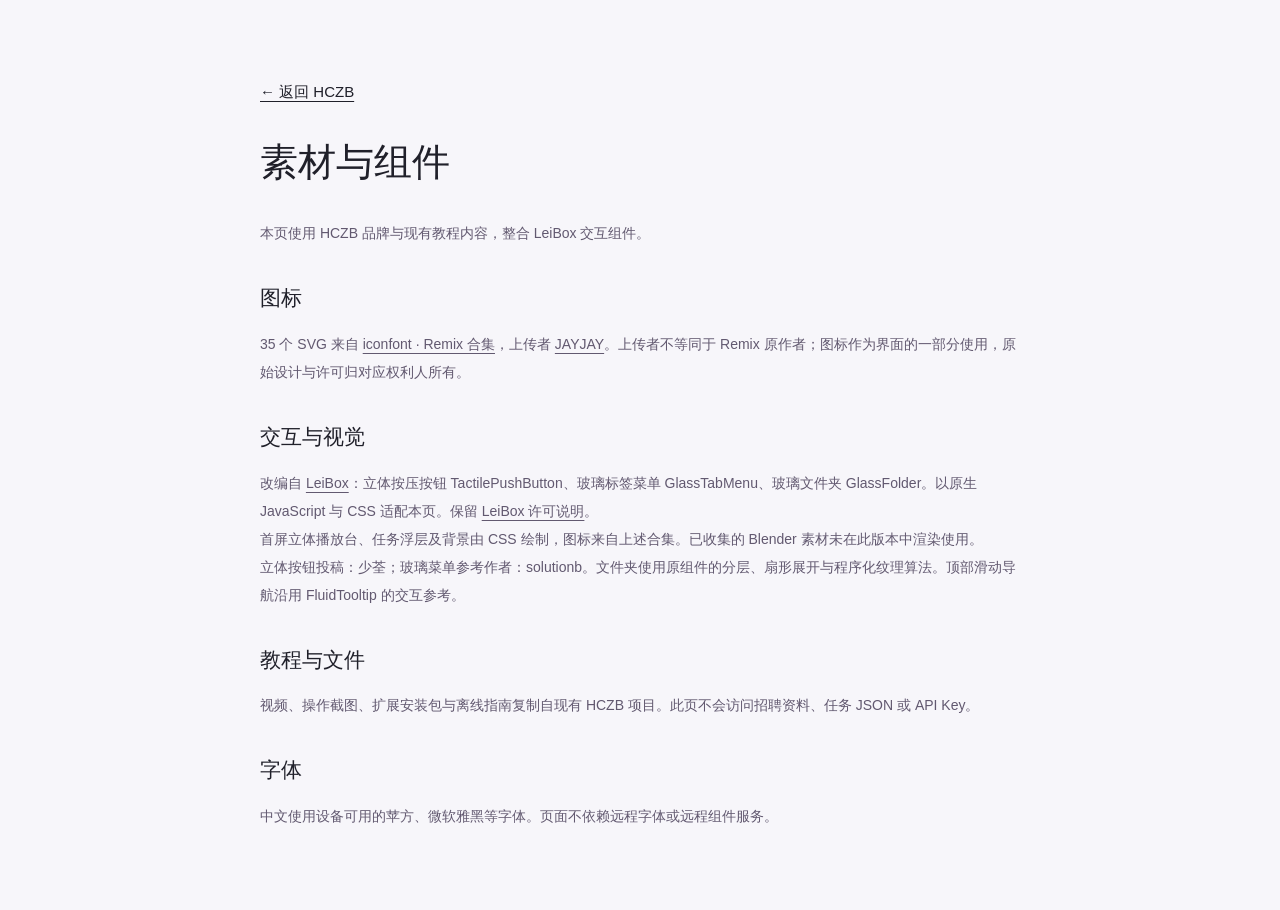
==== credits.html @ dc7f9986 "Prepare HCZB v1.11.0 website assets" ====
<!doctype html><html lang="zh-CN"><head><meta charset="UTF-8"><meta name="viewport" content="width=device-width,initial-scale=1"><title>素材与组件 · HCZB</title><style>.credits{max-width:760px;padding:80px 0}.credits h1{font-size:38px;margin:26px 0}.credits h2{font-size:21px;margin:34px 0 14px}.credits p,.credits li{font-size:14px;line-height:2;color:#625970}.credits a{text-decoration:underline;text-underline-offset:4px}.credits ul{padding-left:20px}</style><link rel="stylesheet" href="hczb-ee7df3ef2aad.css"></head><body><main class="wrap credits"><a href="index.html">← 返回 HCZB</a><h1>素材与组件</h1><p>本页使用 HCZB 品牌与现有教程内容，整合 LeiBox 交互组件。</p><h2>图标</h2><p>35 个 SVG 来自 <a href="https://www.iconfont.cn/collections/detail?cid=40425">iconfont · Remix 合集</a>，上传者 <a href="https://www.iconfont.cn/user/detail?uid=6152475&nid=8RVc7WVyLvCp">JAYJAY</a>。上传者不等同于 Remix 原作者；图标作为界面的一部分使用，原始设计与许可归对应权利人所有。</p><h2>交互与视觉</h2><p>改编自 <a href="https://leibox.pantoria.cn/">LeiBox</a>：立体按压按钮 TactilePushButton、玻璃标签菜单 GlassTabMenu、玻璃文件夹 GlassFolder。以原生 JavaScript 与 CSS 适配本页。保留 <a href="LEIBOX-LICENSE.txt">LeiBox 许可说明</a>。</p><p>首屏立体播放台、任务浮层及背景由 CSS 绘制，图标来自上述合集。已收集的 Blender 素材未在此版本中渲染使用。</p><p>立体按钮投稿：少荃；玻璃菜单参考作者：solutionb。文件夹使用原组件的分层、扇形展开与程序化纹理算法。顶部滑动导航沿用 FluidTooltip 的交互参考。</p><h2>教程与文件</h2><p>视频、操作截图、扩展安装包与离线指南复制自现有 HCZB 项目。此页不会访问招聘资料、任务 JSON 或 API Key。</p><h2>字体</h2><p>中文使用设备可用的苹方、微软雅黑等字体。页面不依赖远程字体或远程组件服务。</p></main></body></html>
---- hczb-ee7df3ef2aad.css ----
/* Shallow tactile buttons and sliding navigation adapted from LeiBox; see LEIBOX-LICENSE.txt. */
:root{--bg:#f7f6fa;--ink:#20202a;--muted:#777582;--purple:#7d70c6;--purple-deep:#6558ad;--line:#e6e4ee;--green:#2a8e79;--ease:cubic-bezier(.22,1,.36,1);font-family:"DM Sans","PingFang SC","Microsoft YaHei",sans-serif;color:var(--ink);font-synthesis:none;scroll-behavior:smooth;scroll-padding-top:110px}*{box-sizing:border-box}body{margin:0;background:var(--bg);font-size:15px;line-height:1.65;-webkit-font-smoothing:antialiased}button,a,input{-webkit-tap-highlight-color:transparent}button,input{font:inherit}button,a{touch-action:manipulation}button{cursor:pointer}a{color:inherit;text-decoration:none}button{color:inherit;border:0;background:none}button:disabled{opacity:.35;cursor:not-allowed}img{max-width:100%}button:focus-visible,a:focus-visible,input:focus-visible,[tabindex]:focus-visible,summary:focus-visible{outline:3px solid #8979db;outline-offset:5px;border-radius:8px}h1,h2,h3,p{margin:0}h1,h2,h3{font-weight:650}i[data-icon]{display:inline-flex;flex-shrink:0;width:20px;height:20px;align-items:center;justify-content:center;font-style:normal}i[data-icon] svg{display:block;width:100%;height:100%;fill:currentColor}svg [fill]:not([fill="none"]){fill:currentColor}[hidden]{display:none!important}.wrap{width:min(1160px,calc(100% - 80px));margin-inline:auto}.section{padding-block:100px}section[id]{scroll-margin-top:12px}.header{position:sticky;top:0;z-index:30;background:#f7f6fae8;backdrop-filter:blur(20px);border-bottom:1px solid #e7e5ef99}.nav-shell{width:min(1240px,calc(100% - 64px));margin:auto;height:88px;display:flex;align-items:center;justify-content:space-between;gap:28px}.brand{display:flex;align-items:center;gap:18px}.brand img{object-fit:contain;display:block}.brand-divider{height:21px;width:1px;background:#d6d3df}.brand-caption{font-size:12px;color:#777381;letter-spacing:1px}.nav{display:flex;align-items:center;padding:5px;gap:3px;position:relative;background:#eeecf3;border:1px solid #e9e7ef;border-radius:28px}.nav a{font-size:13px;position:relative;padding:9px 22px;color:#777280;z-index:1;transition:color .2s}.nav a.active,.nav a:hover{color:var(--ink)}.nav-pill{position:absolute;top:5px;height:calc(100% - 10px);left:5px;border-radius:25px;background:#fff;box-shadow:0 2px 6px #2320350b;transition:transform .35s var(--ease),width .35s var(--ease)}.button{display:inline-flex;align-items:center;justify-content:center;gap:10px;line-height:1.1;font-size:14px;font-weight:550;border-radius:12px;padding:15px 21px;transition:transform .25s var(--ease),box-shadow .25s,background .2s;border:1px solid #ffffff18;position:relative}.button-dark{background:linear-gradient(175deg,#2a2931,#18171e);color:#fff;box-shadow:0 3px 0 #0c0a13,0 8px 16px #18142010,inset 0 1px 0 #ffffff24}.button-dark:hover{transform:translateY(-2px);box-shadow:0 5px 0 #0c0a13,0 12px 22px #18142020,inset 0 1px 0 #ffffff24}.button-dark:active{transform:translateY(2px);box-shadow:0 0 0 #0c0a13,inset 0 1px 0 #ffffff24}.button i{width:17px;height:17px}.button-large{padding:19px 25px;min-width:172px;border-radius:13px}.button-arrow{font-weight:400;font-size:19px;margin-left:18px}.icon-button{width:44px;height:44px;display:inline-flex;align-items:center;justify-content:center;border-radius:11px;flex-shrink:0;transition:background .2s,transform .2s}.icon-button:hover{background:#7d70c610}.icon-button:active{transform:scale(.94)}.icon-button i{width:19px;height:19px}.menu-toggle{display:none}.eyebrow{display:flex;align-items:center;gap:10px;font-size:12px;color:#716c7d;letter-spacing:.5px}.green-dot,.purple-dot{display:inline-block;width:6px;height:6px;border-radius:50%;background:#429d83;box-shadow:0 0 0 4px #429d830c;flex-shrink:0}.purple-dot{background:#8b7ad1}.hero{display:grid;grid-template-columns: .95fr 1.2fr;gap:22px;align-items:center;min-height:650px;padding-block:70px 55px;position:relative}.hero-copy{z-index:2;animation:rise-in .85s var(--ease) both}.hero h1{font-size:clamp(48px,4.55vw,68px);line-height:1.26;letter-spacing:-2px;margin:24px 0 22px;font-weight:650}.hero h1>span{color:#77718e}.hero-lead{font-size:16px;color:#7a7685;line-height:1.95}.hero-actions{display:flex;align-items:center;gap:28px;margin-top:34px}.watch-link{display:inline-flex;align-items:center;gap:9px;font-size:13px;color:#5d576d;white-space:nowrap}.watch-icon{width:34px;height:34px;border-radius:50%;border:1px solid #d9d5e6;display:grid;place-items:center;transition:background .2s,transform .3s}.watch-icon i{width:16px;height:16px}.watch-link:hover .watch-icon{background:#e8e1fc;transform:scale(1.08)}.hero-meta{display:flex;gap:12px;align-items:center;margin-top:26px;color:#9993a2;font-size:11px}.hero-meta>span{display:flex;gap:5px;align-items:center}.hero-meta i{height:13px;width:13px;color:#9299a2}.hero-art{position:relative;height:520px;isolation:isolate;--rx:0deg;--ry:0deg;animation:art-enter 1.2s var(--ease) both}.art-aura{position:absolute;inset:20px -55px -20px -50px;background:radial-gradient(ellipse at 50% 50%,#c1bbf57a 0,#d3dafb60 35%,#e9dff62e 55%,transparent 72%);filter:blur(16px);z-index:-2}.art-orbit{position:absolute;border:1px solid #b7afd82e;border-radius:50%;width:490px;height:240px;transform:rotate(-22deg);top:180px;left:30px;z-index:-1}.orbit-two{transform:rotate(26deg);width:560px;height:320px;top:135px;left:0;border-color:#b7afd81c}.stage-scene{position:absolute;width:420px;height:380px;left:62px;top:92px;transform:perspective(900px) rotateX(var(--rx)) rotateY(var(--ry));transition:transform .6s var(--ease)}.stage-floor{position:absolute;width:285px;height:230px;left:60px;top:138px;transform:rotateX(57deg) rotateZ(-35deg);border-radius:26px;border:1px solid #ffffffcf;box-shadow:10px 17px 0 #c8c2e1,20px 33px 45px #7466aa24,inset 0 0 45px #fff9;background:linear-gradient(130deg,#f7f5ff,#e0dcf6 60%,#cac3ee)}.floor-back{top:158px;width:310px;height:245px;left:49px;opacity:.5;box-shadow:10px 17px 0 #c7c4e2,22px 42px 50px #7466aa21}.floor-mid{top:125px;width:260px;height:208px;left:73px;background:linear-gradient(130deg,#f7f5ff,#d4ccef);box-shadow:8px 14px 0 #bcb2e0,16px 26px 36px #75679b20}.floor-front{top:86px;left:115px;width:180px;height:160px;border-radius:22px;box-shadow:6px 11px 0 #b1a5dc,15px 20px 28px #75679b22}.glass-cube{position:absolute;left:125px;top:30px;width:160px;height:180px;transform:rotate(-7deg);animation:float-core 7s ease-in-out infinite;filter:drop-shadow(0 22px 18px #6a57b32e)}.cube-front{position:absolute;inset:20px 5px 10px 0;border-radius:25px;background:linear-gradient(135deg,#f0eaffef,#d9ceffcd 43%,#b6a5e9e0);border:1.5px solid #ffffffed;box-shadow:inset 2px 2px 4px #fff,inset -3px -4px 10px #8b75ca40,0 0 2px #7d65b9;display:grid;place-items:center;overflow:hidden;transition:transform .4s var(--ease)}.cube-front:hover{transform:translateY(-5px)}.cube-front i{width:77px;height:77px;color:#ffffff;filter:drop-shadow(1px 5px 0 #a394d6);transform:translateX(5px)}.cube-side{position:absolute;right:-12px;top:17px;width:38px;height:153px;background:linear-gradient(90deg,#a295d5,#dcd0f4);border-radius:10px 22px 20px 5px;transform:skewY(-28deg);border:1px solid #ddd3f3}.cube-top{position:absolute;top:3px;left:8px;width:154px;height:45px;transform:skewX(-31deg);background:linear-gradient(130deg,#fff,#dcd2ff);border-radius:18px 20px 0 0}.cube-shine{position:absolute;inset:-30%;background:linear-gradient(120deg,transparent 35%,#ffffff7a 43%,transparent 53%);transform:translateX(-120%);animation:sheen 8s ease-in-out infinite}.float-card{position:absolute;background:linear-gradient(125deg,#ffffffef,#ffffffbf);border:1px solid #fff;border-radius:16px;box-shadow:0 10px 35px #68618111,0 2px 3px #ffffff80,inset 0 1px 0 white;backdrop-filter:blur(15px);z-index:3;animation:float-card 8s ease-in-out infinite}.file-float{left:0;top:45px;width:285px;padding:15px 13px;display:flex;align-items:center;gap:10px;transform:rotate(-5deg);animation-delay:-2s}.tile-icon{display:grid;place-items:center;border-radius:12px;width:42px;height:42px;background:#eae7f7;color:#8272ba;flex-shrink:0}.tile-icon i{width:23px;height:23px}.tile-green{background:#e5f4ee;color:#398875}.tile-purple{background:#eee8fc;color:#8e7ac4}.float-card small{font-size:9px;color:#99919e;display:block;letter-spacing:.2px}.float-card strong{display:block;font-size:12px;font-weight:550;margin:2px 0 4px;white-space:nowrap}.file-ready{font-size:9px;color:#43927b;display:flex;align-items:center;gap:6px}.file-ready .green-dot{width:4px;height:4px}.file-badge{align-self:flex-start;margin-top:2px;margin-left:auto;color:#9d95a8;font-size:8px;letter-spacing:1px}.nodes-float{right:-12px;top:164px;width:226px;padding:17px 16px 10px;transform:rotate(4deg);animation-delay:-4s}.float-label{display:flex;justify-content:space-between;align-items:center;gap:8px;font-size:10px;margin-bottom:10px}.float-label>span:first-child{display:flex;align-items:center;gap:5px}.float-label i{width:13px;height:13px}.purple-label{font-size:8px;color:#9582c5;background:#f0eafb;border-radius:5px;padding:3px 5px}.node-line{display:flex;align-items:center;gap:9px;padding:9px 0;font-size:10px}.node-line b{font-size:8px;color:#9990ad;font-weight:400;width:22px;height:22px;border-radius:7px;background:#f3f0f7;display:grid;place-items:center}.node-line-title{font-size:10px;flex:1}.node-line-title small{font-size:8px;margin-top:1px}.node-line>i{width:13px;height:13px;color:#81ad9a}.node-line.current{background:#eeeafa;border-radius:9px;margin-inline:-6px;padding-inline:6px}.node-line.current b{background:#8e7ec8;color:#fff}.node-line.current .node-line-title{color:#6d5aab}.node-line.next{color:#aaa1b7;font-size:9px}.tiny-dot{width:4px;height:4px;border-radius:50%;background:#ccc5d9;margin-left:auto}.mini-equalizer{height:16px;display:flex;align-items:center;gap:2px;margin-right:3px}.mini-equalizer i{height:10px;width:2px;background:#a497d4;animation:equalizer .8s alternate infinite}.mini-equalizer i:nth-child(2){animation-delay:-.2s;height:15px}.mini-equalizer i:nth-child(3){animation-delay:-.5s}.schedule-float{left:35px;bottom:44px;width:245px;padding:14px 16px;display:flex;align-items:center;gap:12px;transform:rotate(-3deg);animation-delay:-1s}.schedule-float strong{font-size:19px;letter-spacing:.2px;margin:0}.schedule-float strong>span{font-size:10px;letter-spacing:0;color:#7d728a;font-weight:400;margin-left:6px}.schedule-check{margin-left:auto;color:#aa9acb}.schedule-check i{width:16px;height:16px}.art-caption{position:absolute;bottom:0;left:70px;right:40px;display:flex;align-items:center;justify-content:center;gap:15px;color:#aaa0b8;font-size:10px;letter-spacing:2px}.art-caption>span{height:1px;width:32px;background:#c8bfd680}.art-caption small{position:absolute;right:-28px;font-size:8px;letter-spacing:0;color:#aaa3b5}.stage-spark{position:absolute;font-family:serif;color:#b6a4e7;font-size:27px;text-shadow:0 2px 2px #fff}.spark-one{left:35px;top:110px;animation:float-core 6s ease-in-out infinite}.spark-two{right:15px;top:20px;font-size:37px;color:#cfbfea}.stage-dot{width:8px;height:8px;background:linear-gradient(140deg,white,#baa8ee);position:absolute;border-radius:50%;box-shadow:0 3px 7px #7863b22b}.dot-one{top:270px;left:20px}.dot-two{right:0;top:220px;width:13px;height:13px}.benefit-strip{display:flex;justify-content:space-between;align-items:center;border-block:1px solid var(--line);padding-block:25px;font-size:12px;color:#797381;gap:18px}.benefit-strip>span,.benefit-strip>a{display:flex;align-items:center;gap:9px}.benefit-strip i{width:17px;height:17px;color:#9890a6}.benefit-strip>a{font-size:11px;color:#92879f}.benefit-strip>a:hover{color:var(--purple-deep)}.section-heading{display:flex;justify-content:space-between;gap:30px;align-items:flex-end;margin-bottom:36px}.section-kicker{font-size:10px;letter-spacing:2px;color:#a49bad;margin-bottom:16px}.section-heading h2,.guide-intro h2,.faq-section h2,.closing h2{font-size:36px;line-height:1.4;letter-spacing:-.7px}.section-heading p{color:#918999;font-size:13px;line-height:1.9}.feature-grid{display:grid;grid-template-columns:1.18fr 1fr;gap:20px}.feature-card{border:1px solid #eeebf4;background:#fff;border-radius:22px;position:relative;overflow:hidden;padding:30px 32px;transition:box-shadow .4s,border-color .4s}.feature-card:hover{box-shadow:0 14px 40px #77638a09;border-color:#dcd4e9}.feature-primary{grid-row:span 2;background:radial-gradient(ellipse at 85% 110%,#e9e4fa8f,transparent 70%),#fff;padding:32px}.feature-top{display:flex;justify-content:space-between;align-items:center;margin-bottom:21px}.feature-top .tile-icon{width:34px;height:34px;border-radius:10px;background:#f4f1fa}.feature-top .tile-icon i{width:19px;height:19px}.caps{color:#b7afc1;font-size:8px;letter-spacing:2px}.feature-card h3{font-size:22px;letter-spacing:-.5px;margin-bottom:8px}.feature-card p{font-size:12px;color:#928a9c;line-height:1.9}.pipeline-demo{margin-top:36px;background:#ffffffd6;border:1px solid #e5e0ed;border-radius:13px;box-shadow:0 13px 24px #74638208;transform:rotate(-2deg);position:relative}.demo-window-head{height:37px;display:flex;align-items:center;justify-content:space-between;padding:0 13px;border-bottom:1px solid #efecf5;font-size:8px;color:#a49bad}.demo-window-head>span:first-child{display:flex;gap:4px}.demo-window-head>span:first-child i{width:4px;height:4px;background:#ded8e7;border-radius:50%}.demo-ready{display:flex;align-items:center;gap:3px;color:#6caa90}.demo-ready i{width:9px;height:9px}.pipeline-main{padding:25px 18px 25px;display:flex;align-items:center;justify-content:center;gap:12px}.excel-sheet{display:flex;flex-direction:column;align-items:center;width:118px;flex-shrink:0;border:1px solid #e6ece8;background:linear-gradient(145deg,#fff,#f0f6f2);border-radius:9px;padding:13px 12px 10px;box-shadow:0 8px 17px #65827309;position:relative}.excel-logo{background:#e2f0e8;padding:8px 9px;display:flex;border-radius:8px;color:#358c6c;margin-bottom:7px}.excel-logo i{width:23px;height:23px}.excel-sheet b{font-size:10px;font-weight:500}.sheet-grid{display:block;width:72px;height:31px;background:repeating-linear-gradient(0deg,transparent,transparent 8px,#e2e9e2 9px),repeating-linear-gradient(90deg,transparent,transparent 23px,#e2e9e2 24px);margin:6px 0}.excel-sheet small{font-size:7px;color:#a5b0a5}.pipeline-path{display:flex;align-items:center;gap:0;color:#bfb1d9;flex:1;max-width:55px}.pipeline-path span{height:1px;flex:1;background:#d9cbea}.pipeline-path i{width:13px;height:13px;animation:path-flow 2s infinite}.pipeline-results{display:grid;gap:10px;min-width:145px}.pipeline-results>div{border:1px solid #e9e3f1;border-radius:8px;display:flex;gap:8px;align-items:center;padding:11px 10px;background:linear-gradient(100deg,#fff,#faf8ff)}.pipeline-results span{font-size:8px;background:#f0eafa;color:#ae9bc9;border-radius:4px;padding:2px 4px}.pipeline-results b{font-size:9px;font-weight:500;color:#88808e}.pipeline-results i{width:11px;height:11px;color:#a699c1;margin-left:auto}.pipeline-footer{display:flex;justify-content:space-between;align-items:center;padding:12px 13px;border-top:1px solid #efecf5;color:#a49baa;font-size:8px}.pipeline-footer>span:first-child{display:flex;gap:5px;align-items:center}.pipeline-footer .green-dot{height:4px;width:4px}.feature-primary>.text-link{margin-top:30px}.text-link{display:inline-flex;align-items:center;gap:12px;font-size:12px;color:#8b7ba5;transition:color .2s}.text-link i{width:16px;height:16px;transition:transform .2s}.text-link:hover{color:#5e4e85}.text-link:hover i{transform:translateX(3px)}.feature-transfer{padding:25px 30px 20px;min-height:260px;background:radial-gradient(ellipse at 85% 120%,#ebe9ff80,transparent 70%),#fff}.feature-control{padding:25px 30px 24px;min-height:278px;background:radial-gradient(ellipse at 0% 120%,#eae6f96b,transparent 75%),#fff}.feature-transfer .feature-top,.feature-control .feature-top{margin-bottom:13px}.feature-transfer h3,.feature-control h3{font-size:20px}.transfer-demo{display:flex;align-items:center;justify-content:center;gap:17px;max-width:345px;margin:21px auto 0}.computer{position:relative;display:flex;flex-direction:column;align-items:center;gap:0;color:#ab9fc5}.computer>i{width:41px;height:41px}.computer small{font-size:8px;color:#a49aaf;white-space:nowrap}.json-file{padding:10px 9px 7px;background:linear-gradient(135deg,#eee9fc,#dfd6f4);border:1px solid #fff;border-radius:9px;color:#a493c9;box-shadow:3px 6px 0 #ece6f6;display:flex;flex-direction:column;align-items:center;transform:rotate(-9deg)}.json-file i{width:23px;height:23px}.json-file b{font-size:7px;letter-spacing:1px;margin-top:2px}.transfer-line{width:42px;height:1px;position:relative;background:#dbd3e9}.transfer-line:after{content:"";position:absolute;left:0;top:-1px;width:15px;height:2px;background:#ad9ed4;animation:travel 2.6s infinite}.control-demo{margin-top:20px;background:#fbfaff;border:1px solid #ece7f5;border-radius:12px;padding:13px 15px 10px}.control-demo-head{display:flex;align-items:center;justify-content:space-between}.control-demo-head>span{display:flex;align-items:center;gap:7px}.control-demo-head b{font-size:9px;font-weight:500;color:#9584b1}.control-demo-head .green-dot{width:4px;height:4px}.control-demo-head .icon-button{height:24px;width:28px;border:1px solid #e3ddef;border-radius:6px}.control-demo-head .icon-button i{width:11px;height:11px}.demo-track{margin:15px 8px 8px;position:relative;display:flex;justify-content:space-between;align-items:center;height:21px}.demo-track:before,.demo-track>span{content:"";position:absolute;left:0;right:0;top:10px;height:2px;background:#e7e0f3}.demo-track>span{right:auto;width:33.333%;background:#ac9cda;transition:width .4s var(--ease)}.demo-track button{position:relative;background:#f8f5fc;border:2px solid #e2daef;width:23px;height:23px;padding:0;border-radius:50%;font-size:7px;color:#c0b3d4;transition:all .3s}.demo-track button:before{content:"";position:absolute;inset:-8px;border-radius:50%}.demo-track button.active{background:#aa98d4;border-color:#aa98d4;color:#fff;box-shadow:0 0 0 4px #d9ceef4d}.control-demo>small{font-size:8px;color:#b5a7c7}.tutorial-section{background:linear-gradient(180deg,#eeebf5,#f1eef7 75%,#eeebf5);border-block:1px solid #eae6f2}.tutorial-section .section-heading{margin-bottom:45px}.theater{display:grid;grid-template-columns:1fr 340px 1fr;gap:55px;align-items:start;padding-top:8px}.scene-description{padding-top:34px;max-width:240px}.current-eyebrow{font-size:11px;color:#9f91b1;display:flex;align-items:center;gap:8px}.scene-numeral{font-variant-numeric:tabular-nums;line-height:1;margin:30px 0 24px;display:flex;gap:12px;align-items:baseline}.scene-numeral>span{font-size:82px;color:#b8acd1;font-weight:400;letter-spacing:-4px}.scene-numeral small{color:#bfb4cc;font-size:13px;letter-spacing:1px}.scene-description h3{font-size:24px;margin-bottom:14px;line-height:1.5}.scene-description p{font-size:13px;color:#93879e;line-height:1.9;min-height:72px}.scene-description>.text-link{margin-top:22px}.theater-note{display:flex;align-items:center;gap:11px;margin-top:70px;padding-top:20px;border-top:1px solid #dcd4e6;color:#b1a4c0;font-size:10px;line-height:1.8}.theater-note i{width:19px;height:19px}.film-spec{font-size:7px;color:#b9adc4;letter-spacing:1px;display:block;margin-top:30px}.video-shell{position:relative;width:340px;min-width:0;border-radius:20px;overflow:hidden;background:#1e202b;box-shadow:0 22px 55px #453c6c20,0 4px 10px #453c6c10;border:1px solid #fff7}.player-top{display:flex;justify-content:space-between;align-items:center;height:36px;padding:0 14px;color:#9795a5;font-size:8px}.player-top>span{display:flex;gap:6px;align-items:center}.player-top b{font-size:7px;font-weight:400;letter-spacing:1.2px}.player-top .green-dot{width:4px;height:4px}.video-frame{position:relative;aspect-ratio:9/16;width:100%;background:radial-gradient(ellipse at 65% 15%,#36444a,#141e26 65%,#142026);overflow:hidden}.video-frame video{display:block;width:100%;height:100%;object-fit:contain}.big-play{position:absolute;inset:0;display:flex;flex-direction:column;align-items:center;justify-content:center;gap:16px;background:linear-gradient(0deg,#10132135,#10132100);color:white}.big-play>i{width:66px;height:66px;border-radius:50%;background:#ffffff18;backdrop-filter:blur(15px);border:1px solid #fff4;padding:20px;box-shadow:0 5px 25px #0002;transition:background .25s,transform .25s}.big-play:hover>i{background:#ffffff30;transform:scale(1.06)}.big-play>span{font-size:10px;letter-spacing:2px}.video-controls{padding:11px 12px 8px;color:#b6b2c3;background:#22232d}.video-controls input{display:block;width:100%;height:3px;appearance:none;background:linear-gradient(to right,#b2a0e3 var(--progress,0%),#ffffff1a var(--progress,0%));border-radius:3px;cursor:pointer;margin:0 0 9px}.video-controls input::-webkit-slider-thumb{appearance:none;width:9px;height:9px;border-radius:50%;background:#d6caef;transition:scale .2s}.video-controls input:hover::-webkit-slider-thumb{scale:1.3}.control-row{display:flex;align-items:center;gap:3px}.video-controls .icon-button{height:32px;width:28px}.video-controls .icon-button:hover{background:#fff1}.video-controls .icon-button i{width:14px;height:14px}.time-label{font-size:8px;font-variant-numeric:tabular-nums;padding-left:5px;white-space:nowrap;color:#817e90}.time-label b{font-weight:400;color:#b6b2c3}.control-spacer{flex:1}.speed-button{font-size:10px;height:32px;padding:0 7px;min-width:34px}.video-error{position:absolute;inset:36px 0 75px;background:#22232df5;display:flex;flex-direction:column;align-items:center;justify-content:center;gap:15px;color:#eee;font-size:14px}.video-error a{font-size:12px;color:#c8b8ec}.video-shell:fullscreen{width:auto;max-width:none;border-radius:0;display:flex;flex-direction:column;align-items:center}.video-shell:fullscreen .video-frame{flex:1;min-height:0;width:auto;aspect-ratio:9/16}.video-shell:fullscreen .player-top,.video-shell:fullscreen .video-controls{width:min(100%,520px)}.chapter-panel{padding-top:24px;min-width:0}.chapter-panel-title{display:flex;justify-content:space-between;font-size:11px;color:#8e829d;padding:0 10px 16px;border-bottom:1px solid #ddd6e8;margin-bottom:9px}.chapter-panel-title small{font-size:7px;color:#b7abc2;letter-spacing:1px}.chapter{display:flex;align-items:center;text-align:left;gap:13px;padding:13px 12px;width:100%;border-radius:10px;color:#9b8ca9;margin-bottom:4px;transition:background .2s,color .2s}.chapter>span:first-child{font-size:10px;color:#b7abc3;min-width:17px;font-variant-numeric:tabular-nums}.chapter strong{font-size:11px;flex:1;font-weight:400;white-space:nowrap}.chapter small{font-size:9px;opacity:.7;font-variant-numeric:tabular-nums}.chapter.active{background:#e2dcef;color:#79629d;box-shadow:inset 0 1px 0 #fff5}.chapter.active>span:first-child{color:#9074b4}.chapter:hover{background:#e5dff0}.replay-button{display:flex;justify-content:center;align-items:center;gap:7px;width:100%;font-size:10px;color:#9c8cb0;border-top:1px solid #ddd6e8;padding-top:20px;margin-top:14px}.replay-button i{width:13px;height:13px}.guide-section{display:grid;grid-template-columns:240px 1fr;gap:65px}.guide-intro h2{font-size:38px}.guide-intro>p{font-size:13px;color:#a197ab;line-height:1.9;margin-top:18px}.guide-counter{display:flex;align-items:baseline;gap:10px;margin:40px 0 26px;font-variant-numeric:tabular-nums}.guide-counter>span{font-size:58px;color:#b7a7ce;line-height:1;letter-spacing:-2px}.guide-counter small{font-size:12px;color:#b6a9c3}.guide-main{min-width:0}.guide-tabs{padding:5px;display:flex;gap:3px;border:1px solid #e7e1ee;border-radius:12px;background:#eeeaf4;overflow:auto;scrollbar-width:thin;margin-bottom:22px}.guide-tabs button{white-space:nowrap;border-radius:8px;font-size:10px;padding:12px 13px;flex:1;color:#9a8daa;transition:background .3s,box-shadow .3s}.guide-tabs button[aria-selected=true]{background:#fff;color:#76608e;box-shadow:0 3px 7px #5b447b09}.guide-tabs button:hover{color:#665175}.guide-content{background:white;border:1px solid #ece7f1;border-radius:18px;padding:29px;min-height:570px}.guide-content h3{font-size:21px;line-height:1.5;max-width:550px;margin-top:12px}.guide-tag{display:flex;align-items:center;gap:8px;font-size:9px;color:#b09bc5}.guide-tag i{width:15px;height:15px}.guide-description{font-size:12px;color:#9c8da7;line-height:1.9;margin:12px 0 20px}.guide-body{display:grid;grid-template-columns:1fr 1.05fr;gap:25px;align-items:start}.guide-list{padding:0;margin:0;list-style:none;display:grid;gap:14px}.guide-list li{display:flex;gap:9px;font-size:11px;color:#897991;line-height:1.9}.guide-list li>span{min-width:18px;height:18px;background:#f4eef9;color:#b9a5cd;border-radius:50%;display:grid;place-items:center;font-size:8px;margin-top:2px}.guide-figure{margin:0;min-width:0;border:1px solid #ece5f3;border-radius:9px;overflow:hidden;background:#f9f7fc}.figure-head{padding:8px 10px;display:flex;justify-content:space-between;font-size:7px;color:#b7a9c3;border-bottom:1px solid #ebe4f2;letter-spacing:1px}.figure-head i{width:10px;height:10px}.photo-button{display:block;width:100%;padding:14px;position:relative;min-height:150px}.photo-button img{display:block;width:100%;max-height:230px;object-fit:contain;border-radius:4px;transition:transform .35s var(--ease)}.photo-button:hover img{transform:scale(1.02)}.photo-button>span{position:absolute;bottom:9px;right:9px;font-size:7px;background:#ffffffeb;padding:4px 8px;border-radius:5px;color:#a28cb5;display:flex;gap:4px;align-items:center;box-shadow:0 1px 4px #0001}.photo-button>span i{width:10px;height:10px}.guide-figure figcaption{padding:7px 10px;background:#f4eff8;font-size:7px;color:#ac9cb9}.guide-tip{font-size:10px;line-height:1.8;background:#f7f3fb;color:#a08cb2;padding:12px 14px;border-radius:9px;display:flex;gap:9px;margin-top:20px}.guide-tip i{width:14px;height:14px;margin-top:3px}.copy-row{display:flex;gap:9px;align-items:center;flex-wrap:wrap;margin-top:14px}.copy-button{display:flex;align-items:center;gap:8px;font-size:9px;border:1px solid #e8dfef;background:#fff;border-radius:7px;padding:8px 9px;color:#a08bb0;min-height:36px}.copy-button code{font:inherit}.copy-button i{width:12px;height:12px}.guide-watch{display:flex;align-items:center;gap:6px;font-size:10px;color:#9c80b5;padding:13px 0 0}.guide-watch i{width:13px;height:13px}.guide-pagination{display:flex;justify-content:space-between;align-items:center;margin-top:20px;color:#afa0bc;font-size:9px}.guide-pagination>div{display:flex;align-items:center;gap:8px}.guide-pagination .icon-button{width:36px;height:36px;border:1px solid #e7deef;background:#fff;border-radius:9px}.guide-pagination .icon-button i{width:13px;height:13px}.next-step{display:flex;align-items:center;gap:15px;border:1px solid #e7deef;background:#fff;padding:8px 14px;border-radius:9px;font-size:10px;height:36px}.next-step i{height:13px;width:13px}.faq-section{display:grid;grid-template-columns:330px 1fr;gap:70px;padding-top:40px;padding-bottom:110px}.faq-section h2{font-size:33px}.faq-section h2 span{color:#9988a8}.faq-section>div>p{font-size:12px;color:#ad9bb8;margin-top:18px}.faq-list{border-top:1px solid #e5dceb}.faq-item{border-bottom:1px solid #e5dceb}.faq-item summary{list-style:none;cursor:pointer;display:flex;align-items:center;gap:16px;padding:22px 0;font-size:12px;color:#8f7d9d;min-height:64px}.faq-item summary::-webkit-details-marker{display:none}.faq-number{color:#c6b7d1;font-size:9px}.faq-item summary>i{margin-left:auto;width:15px;height:15px;color:#b3a0c3;transition:transform .25s}.faq-item[open] summary>i{transform:rotate(180deg)}.faq-item p{font-size:12px;line-height:1.95;color:#a08ba9;padding:0 34px 22px}.faq-item[open] p{animation:rise-in .3s var(--ease)}.closing{display:grid;grid-template-columns:1fr 380px;gap:55px;position:relative;isolation:isolate;padding:60px 65px 65px;background:linear-gradient(120deg,#f0eaf6,#e9e4f3);border:1px solid #e7dff0;border-radius:24px;overflow:visible;margin-bottom:70px}.closing-glow{position:absolute;inset:0;border-radius:24px;background:radial-gradient(ellipse at 80% 80%,#d3c3ed6b,transparent 65%);z-index:-1}.closing h2{font-size:34px}.closing p{color:#a28daf;font-size:12px;margin:10px 0 25px}.closing>div>small{display:block;color:#b49fc3;font-size:9px;margin-top:18px}.download-toolbox{position:relative;align-self:center;justify-self:center}.folder-toggle{position:relative;width:270px;height:210px;display:block;perspective:700px}.folder-back{position:absolute;left:12px;top:25px;width:245px;height:165px;border-radius:18px;background:linear-gradient(140deg,#ddd3f2,#bca5dc);border:1px solid #ffffffab;box-shadow:0 20px 40px #9b7bbf30}.folder-back:before{content:"";position:absolute;left:-1px;top:-20px;width:110px;height:37px;border-radius:15px 20px 0 0;background:linear-gradient(140deg,#ded4f2,#ccb7e4);border:1px solid #ffffffab;border-bottom:0}.folder-paper{display:block;position:absolute;top:28px;left:30px;width:210px;height:145px;border-radius:9px;background:#f9f7fe;border:1px solid #fff;box-shadow:0 2px 6px #9c86b91a;transition:transform .55s var(--ease)}.paper-one{transform:rotate(-6deg)}.paper-two{transform:rotate(5deg);background:#ece5f6}.folder-front{position:absolute;inset:62px 0 10px;border-radius:18px;background:linear-gradient(120deg,#dcd1efbe,#c5b2e6da);border:1px solid #fff9;box-shadow:inset 0 1px 2px #fff9,0 10px 18px #9e85bf10;backdrop-filter:blur(8px);transform-origin:bottom;transition:transform .5s var(--ease);display:flex;flex-direction:column;align-items:flex-start;padding:25px;color:#8c70ad;text-align:left}.folder-front>i{width:25px;height:25px;margin-bottom:6px}.folder-front b{font-size:16px;font-weight:500}.folder-front small{font-size:8px;margin-top:2px;opacity:.7}.folder-round{position:absolute;right:15px;bottom:24px;width:34px;height:34px;background:#e9def8c9;border:1px solid #fff8;border-radius:50%;display:grid;place-items:center;box-shadow:0 4px 8px #a88bc028}.folder-round i{width:15px;height:15px;color:#a087bb}.folder-toggle:hover .paper-one,.folder-toggle[aria-expanded=true] .paper-one{transform:translateY(-22px) rotate(-8deg)}.folder-toggle:hover .paper-two,.folder-toggle[aria-expanded=true] .paper-two{transform:translateY(-32px) rotate(7deg)}.folder-toggle:hover .folder-front,.folder-toggle[aria-expanded=true] .folder-front{transform:rotateX(-18deg)}.toolbox-files{position:absolute;z-index:10;right:-15px;bottom:200px;width:285px;background:#fffffffa;border:1px solid #e8dff1;box-shadow:0 15px 50px #66507920;padding:6px;border-radius:14px;animation:rise-in .3s var(--ease)}.toolbox-files a{display:flex;align-items:center;gap:12px;padding:12px;border-radius:9px;color:#957baa;font-size:11px}.toolbox-files a:hover{background:#f4eef9}.toolbox-files a>span:first-of-type{flex:1}.toolbox-files small{display:block;color:#bba8c9;font-size:8px}.toolbox-files a>i{width:19px;height:19px}.footer{display:flex;justify-content:space-between;align-items:center;padding-bottom:38px;font-size:10px;color:#b09fbc}.footer .brand{gap:24px}.footer .brand>span{font-size:10px}.footer>div{display:flex;gap:25px;align-items:center}.footer a:hover{color:#6e557f}.to-top{height:32px;width:32px;border-radius:50%;border:1px solid #e6ddeb;display:grid;place-items:center}.to-top i{width:15px;height:15px}.toast{position:fixed;bottom:24px;left:50%;transform:translateX(-50%);display:flex;align-items:center;gap:12px;padding:9px 12px 9px 18px;border-radius:14px;background:#fff;box-shadow:0 10px 50px #392e5529;border:1px solid #e8def2;z-index:70;font-size:12px;color:#81708c;max-width:calc(100% - 32px);width:max-content}.toast>i{color:#69a58c;width:18px;height:18px}.toast .icon-button{height:32px;width:32px}.toast .icon-button i{height:14px;width:14px}.skip-link{position:fixed;top:-100px;left:20px;z-index:100;background:#fff;padding:12px;box-shadow:0 5px 20px #0002}.skip-link:focus{top:10px}dialog{border:1px solid #e5ddec;border-radius:18px;background:#f7f4fa;padding:48px 25px 20px;width:min(1100px,92vw);max-height:90vh;box-shadow:0 30px 90px #30254140}dialog::backdrop{background:#21162b80;backdrop-filter:blur(7px)}dialog>img{width:100%;max-height:72vh;object-fit:contain;display:block}dialog>p{text-align:center;font-size:12px;color:#a089b0;margin-top:12px}.dialog-close{position:absolute;right:6px;top:3px}.content-enter{animation:rise-in .35s var(--ease)}.pause-ambient *,body.reduced-motion *{animation-play-state:paused!important}
@keyframes rise-in{from{opacity:0;transform:translateY(16px)}to{opacity:1;transform:translateY(0)}}@keyframes art-enter{from{opacity:0;transform:translateY(26px) scale(.95)}to{opacity:1;transform:translateY(0) scale(1)}}@keyframes float-card{0%,100%{translate:0 0}50%{translate:0 -7px}}@keyframes float-core{0%,100%{translate:0 0}50%{translate:0 -10px}}@keyframes equalizer{to{height:4px}}@keyframes sheen{0%,65%{transform:translateX(-120%)}90%,100%{transform:translateX(120%)}}@keyframes path-flow{0%,100%{opacity:.4;translate:-2px 0}50%{opacity:1;translate:2px 0}}@keyframes travel{0%{translate:0 0;opacity:0}20%{opacity:1}90%{translate:32px 0;opacity:1}100%{translate:32px 0;opacity:0}}
@media(min-width:1500px){.hero{min-height:690px}.hero-art{scale:1.04}.hero h1{font-size:70px}}
@media(max-width:1150px){.wrap{width:calc(100% - 64px)}.hero{gap:0}.hero-art{transform:scale(.88);transform-origin:center right}.file-float{left:-18px}.nodes-float{right:-25px}.theater{grid-template-columns:1fr 320px 1fr;gap:28px}.video-shell{width:320px}.guide-section{grid-template-columns:210px 1fr;gap:32px}.guide-tabs button{padding:11px 9px}.guide-content{padding:23px}.guide-body{gap:16px}.feature-card{padding-inline:25px}.pipeline-results{min-width:125px}.pipeline-main{gap:7px;padding-inline:12px}.excel-sheet{width:100px}.faq-section{grid-template-columns:280px 1fr;gap:40px}.closing{padding:50px;grid-template-columns:1fr 300px}}
@media(max-width:940px){.brand-caption,.brand-divider{display:none}.nav-shell{height:78px}.nav a{padding:8px 16px}.hero{grid-template-columns:1fr 1fr;min-height:610px;padding-top:55px;padding-bottom:40px}.hero h1{font-size:51px}.hero-art{scale:.82;transform:none;width:540px;justify-self:end;margin-left:-110px}.hero-actions{gap:17px}.button-large{padding:17px 19px;min-width:145px}.button-arrow{margin-left:7px}.hero-lead{font-size:14px}.hero-meta{font-size:9px;gap:8px}.hero-actions .watch-link{font-size:11px;gap:6px}.benefit-strip>a{display:none}.benefit-strip{font-size:11px}.section{padding-block:75px}.feature-card h3{font-size:19px}.feature-card p{font-size:11px}.feature-primary{padding:24px 20px}.pipeline-main{flex-direction:column;gap:16px;padding:20px}.pipeline-path{display:none}.excel-sheet{width:160px;padding:10px}.sheet-grid{display:none}.excel-sheet small{margin-top:4px}.pipeline-results{width:100%;gap:7px}.pipeline-results>div{padding:8px}.pipeline-demo{margin-top:25px}.transfer-demo{gap:10px}.transfer-line{width:24px}.theater{grid-template-columns:1fr 320px;gap:35px}.scene-description{grid-column:1;grid-row:1;padding-top:15px}.video-shell{grid-column:2;grid-row:span 2}.chapter-panel{grid-column:1;grid-row:2;padding-top:0;margin-top:-15px}.chapter{padding:8px 10px}.theater-note,.film-spec{display:none}.scene-numeral{margin:18px 0}.scene-description p{min-height:0}.scene-description>.text-link{margin-top:14px}.chapter-panel-title{padding-bottom:12px}.guide-section{grid-template-columns:1fr;gap:25px}.guide-intro{display:grid;grid-template-columns:1fr 1fr;gap:5px 20px;align-items:center}.guide-intro .eyebrow{grid-column:1/-1}.guide-intro h2{font-size:32px}.guide-intro h2 br{display:none}.guide-intro>p{margin:0;font-size:12px}.guide-counter{display:none}.guide-intro>.text-link{margin-top:10px}.guide-tabs button{font-size:11px}.guide-content{min-height:460px}.guide-body{gap:25px}.guide-list li{font-size:12px}.guide-figure .photo-button{min-height:200px}.faq-section{grid-template-columns:240px 1fr;gap:30px;padding-top:20px}.closing{grid-template-columns:1fr 230px;gap:20px;padding:40px}.closing h2{font-size:29px}.folder-toggle{scale:.85;transform-origin:center}.footer .brand>span{display:none}.footer>div{gap:20px}}
@media(max-width:700px){:root{scroll-padding-top:90px}.wrap{width:calc(100% - 40px)}.section{padding-block:58px}.nav-shell{width:calc(100% - 36px);height:72px;gap:10px}.brand img{width:107px;height:34px}.nav-download{margin-left:auto;font-size:11px;padding:12px 14px;border-radius:9px;gap:8px}.nav-download i{width:14px;height:14px}.menu-toggle{display:flex;width:34px;height:36px}.nav{display:none;position:absolute;right:20px;top:80px;padding:7px;border-radius:14px;flex-direction:column;background:#fffffff5;box-shadow:0 10px 40px #3024431c;min-width:160px;align-items:stretch}.nav.open{display:flex}.nav a{font-size:13px;padding:12px 24px}.nav-pill{display:none}.nav a.active{background:#f0eaf8;border-radius:9px}.hero{display:flex;flex-direction:column;gap:0;padding-top:46px;padding-bottom:18px;min-height:0}.hero-copy{text-align:center;width:100%}.hero-copy>.eyebrow{justify-content:center;font-size:10px;gap:8px}.hero h1{font-size:49px;letter-spacing:-1px;line-height:1.24;margin:22px 0 18px}.hero-lead{font-size:13px;line-height:1.95}.hero-actions{justify-content:center;gap:24px;margin-top:26px}.hero-actions .button-large{font-size:13px;min-width:148px;padding:17px}.hero-actions .watch-link{font-size:11px}.hero-meta{justify-content:center;font-size:9px;gap:10px;margin-top:23px}.hero-art{height:400px;min-height:400px;width:510px;scale:.73;transform:none;transform-origin:center top;justify-self:auto;margin:35px -80px -105px;align-self:center}.art-aura{inset:0 0 0}.file-float{left:0}.nodes-float{right:-5px}.art-caption{bottom:-6px}.benefit-strip{padding:18px 0;gap:14px;font-size:9px;justify-content:center;flex-wrap:wrap}.benefit-strip>span{gap:5px}.benefit-strip i{width:13px;height:13px}.benefit-strip>span:last-of-type{display:none}.section-heading{display:block;margin-bottom:26px}.section-heading h2{font-size:28px;letter-spacing:-.6px}.section-heading p{font-size:11px;margin-top:12px}.section-kicker{font-size:8px;letter-spacing:1.6px;margin-bottom:12px}.feature-grid{grid-template-columns:1fr;gap:16px}.feature-primary{grid-row:auto;padding:25px 23px}.feature-top{margin-bottom:17px}.feature-card h3{font-size:20px}.feature-card p{font-size:12px}.feature-primary p br{display:none}.pipeline-demo{margin-top:27px;transform:rotate(-1.5deg)}.pipeline-main{flex-direction:row;padding:20px 12px;gap:10px}.excel-sheet{width:99px;flex-shrink:0}.sheet-grid{display:block;width:62px;height:23px}.pipeline-results{min-width:130px;width:auto;flex:1}.pipeline-results>div{gap:5px;padding:9px 7px}.pipeline-path{display:flex;max-width:25px}.pipeline-results b{font-size:8px}.excel-sheet small{font-size:6px}.feature-primary>.text-link{margin-top:24px}.feature-transfer,.feature-control{min-height:0;padding:25px 23px}.feature-transfer p,.feature-control p{font-size:11px}.transfer-demo{margin:22px auto 5px;gap:20px}.transfer-line{width:35px}.feature-control .control-demo{margin-top:22px}.control-demo{padding:16px}.demo-track{margin-block:20px 12px}.control-demo>small{font-size:9px}.control-demo-head b{font-size:10px}.demo-track button{width:26px;height:26px;font-size:8px}.demo-track:before,.demo-track>span{top:12px}.demo-track{height:26px}.tutorial-section .section-heading{display:flex;gap:12px;align-items:start;margin-bottom:30px}.tutorial-section .section-heading>.text-link{font-size:0;gap:0;margin-top:35px;padding:10px}.tutorial-section .section-heading>.text-link i{width:18px;height:18px}.theater{display:flex;flex-direction:column;align-items:center;gap:26px;padding-top:0}.scene-description{max-width:none;width:100%;display:grid;grid-template-columns:48px 1fr;gap:4px 13px;padding-top:0}.current-eyebrow{grid-column:1/-1;font-size:9px;margin-bottom:5px}.scene-numeral{grid-column:1;grid-row:2 / span 2;margin:0;align-items:flex-start}.scene-numeral>span{font-size:46px;letter-spacing:-2px}.scene-numeral small{display:none}.scene-description h3{font-size:18px;margin:0;align-self:center}.scene-description p{grid-column:2;font-size:10px;line-height:1.75}.scene-description>.text-link{grid-column:2;font-size:10px;margin-top:3px}.scene-description>.text-link i{width:13px;height:13px}.video-shell{width:min(100%,320px);align-self:center;border-radius:16px}.chapter-panel{width:100%;margin:0;padding:0}.chapter-panel-title{padding:0 2px 12px}.chapter-panel-title>small{font-size:8px}#chapters{display:grid;grid-template-columns:1fr 1fr;gap:4px}.chapter{padding:10px 8px;gap:8px;margin:0}.chapter strong{font-size:10px}.chapter small{font-size:8px}.chapter>span:first-child{font-size:8px;min-width:14px}.replay-button{padding-top:17px;margin-top:14px;font-size:11px}.guide-section{gap:22px}.guide-intro{display:block}.guide-intro h2{font-size:29px}.guide-intro>p{font-size:11px;margin-top:8px}.guide-intro>p br{display:none}.guide-intro>.text-link{display:none}.guide-tabs{margin-bottom:15px;gap:2px}.guide-tabs button{font-size:10px;flex:none;padding:10px 12px}.guide-content{padding:22px 18px;min-height:0;border-radius:14px}.guide-tag{font-size:8px}.guide-content h3{font-size:20px;line-height:1.5}.guide-description{font-size:11px;margin-bottom:18px}.guide-body{grid-template-columns:1fr;gap:22px}.guide-list li{font-size:11px;gap:9px}.guide-list{gap:12px}.guide-figure .photo-button{min-height:150px;max-height:280px}.guide-figure .photo-button img{max-height:240px}.guide-figure figcaption{font-size:8px}.guide-tip{font-size:10px}.copy-button{font-size:9px}.guide-pagination{font-size:8px;margin-top:15px}.guide-pagination>span{max-width:125px}.guide-pagination .icon-button{height:36px;width:36px}.guide-watch{font-size:11px;padding-top:15px}.faq-section{grid-template-columns:1fr;gap:24px;padding-top:5px}.faq-section h2{font-size:28px}.faq-section h2 br{display:none}.faq-section>div>p{font-size:11px;margin-top:9px}.faq-item summary{font-size:12px;padding-block:19px;gap:12px}.faq-item p{font-size:11px;padding-left:27px;padding-right:12px}.closing{grid-template-columns:1fr;text-align:center;gap:10px;padding:35px 22px 25px;border-radius:20px;margin-bottom:35px}.closing .eyebrow{justify-content:center}.closing h2{font-size:28px}.closing p{font-size:11px}.closing .button{font-size:12px;padding:17px 20px}.closing>div>small{font-size:8px}.download-toolbox{margin-top:0}.folder-toggle{scale:.8;margin:-13px auto -16px;transform-origin:center}.toolbox-files{bottom:155px;right:-5px;width:280px;text-align:left}.footer{padding-block:0 28px;gap:15px;align-items:center;flex-wrap:wrap}.footer .brand img{width:86px}.footer>div{gap:15px;font-size:9px}.footer>div>span{display:none}.to-top{height:28px;width:28px}.toast{font-size:11px;padding-left:13px;gap:8px;bottom:14px}.toast>span{max-width:240px}.toast .icon-button{width:25px}.hero-art{max-width:none}.hero{overflow:clip;overflow-clip-margin:12px}.video-shell .player-top{font-size:8px}}
@media(prefers-reduced-motion:reduce){:root{scroll-behavior:auto}*,*:before,*:after{animation:none!important;transition:none!important}.hero-art,.hero-copy{opacity:1}video{animation:none}.nav-pill{transition:none}}

/* Final readable detail layer. */
.chapter>span:nth-child(2){display:grid;gap:3px;flex:1;min-width:0}.chapter time{font-size:9px;font-variant-numeric:tabular-nums;color:#766d84}.guide-tabs button>span{font-size:8px;margin-right:5px;opacity:.65}.figure-head{justify-content:flex-start;gap:3px}.figure-head>span{width:4px;height:4px;border-radius:50%;background:#c8bed6;align-self:center}.figure-head>small{margin-left:auto}.nav-pill{will-change:transform}.section-kicker{color:#776b86}.hero-meta{color:#777080}.hero-lead{color:#67616f}.section-heading p{color:#706779}.feature-card p{color:#706779}.guide-description,.guide-list li{color:#706079}.guide-tip{color:#786389}.scene-description p{color:#746580}.faq-item p{color:#746580}.chapter{color:#776584}.chapter>span:first-child{color:#94839e}.guide-tabs button{color:#766383}.footer{color:#82718d}.footer .brand>span{color:#82718d}.feature-card .caps{color:#8a7a9c}.toolbox-files small{color:#887098}.control-demo.paused .demo-track>span{transition:none}
/* Reading sizes for the practical guide, kept separate from decorative labels. */
.guide-tabs button{font-size:12px;padding-inline:10px}.guide-list li{font-size:13px;line-height:1.85}.guide-description{font-size:13px}.guide-tip{font-size:12px}.guide-figure figcaption{font-size:10px}.copy-button{font-size:11px}.guide-watch{font-size:12px}.chapter strong{font-size:13px}.chapter small{font-size:10px}.scene-description p{font-size:14px}.faq-item p{font-size:13px}.faq-item summary{color:#51455c}.chapter.active{color:#634880}.chapter time{color:#6e5c7e}.feature-card p{font-size:13px}.guide-content{min-height:570px}.toolbox-files a{font-size:13px}.toolbox-files small{font-size:10px}
@media(max-width:940px){.guide-tabs button{font-size:11px}.guide-list li{font-size:12px}.chapter strong{font-size:12px}}
@media(max-width:700px){.guide-tabs button{font-size:12px;padding:12px}.guide-content h3{font-size:21px}.guide-list li{font-size:13px}.guide-description{font-size:13px}.guide-tip{font-size:12px}.guide-content{min-height:0}.chapter strong{font-size:12px}.chapter small{font-size:9px}.scene-description p{font-size:12px}.chapter time{font-size:9px}.faq-item p{font-size:13px}.faq-item summary{font-size:13px}.hero-lead{font-size:14px}.feature-card p{font-size:13px}.footer{font-size:11px}.hero-art .float-card small{color:#776d84}.float-card strong{color:#51475f}}

body.film-expanded{overflow:hidden}.video-shell.is-expanded{position:fixed;inset:0;width:100vw;height:100dvh;max-width:none;z-index:90;border-radius:0;display:flex;flex-direction:column;align-items:center;background:#151720}.video-shell.is-expanded .video-frame{flex:1;min-height:0;width:auto;max-width:100vw;aspect-ratio:9/16}.video-shell.is-expanded .player-top,.video-shell.is-expanded .video-controls{width:min(100%,520px);flex-shrink:0}

/* LeiBox GlassFolder and TactilePushButton adaptations. See LEIBOX-LICENSE.txt. */
.gf-root {
  --gf-px: 0;
  --gf-py: 0;
  --gf-ease: cubic-bezier(.2, .8, .2, 1);
  --gf-spring: cubic-bezier(.34, 1.36, .5, 1);
  --gf-hinge: 0deg;
  --gf-lift: 42px;
  --gf-spread: 0px;
  --gf-fan: 0deg;
  --gf-stack: 15px;
  --gf-ink: #141416;
  --gf-ink-soft: rgba(20, 20, 22, .55);
  position: relative;
  display: inline-block;
  flex: none;
  vertical-align: top;
  font-family: ui-sans-serif, system-ui, -apple-system, "SF Pro Text", "Segoe UI", Roboto, "Helvetica Neue", Arial, sans-serif;
  -webkit-font-smoothing: antialiased;
  -webkit-tap-highlight-color: transparent;
  isolation: isolate;
}
.gf-root[data-tone="dark"] { --gf-ink: #f5f5f7; --gf-ink-soft: rgba(245, 245, 247, .58); }
.gf-root:hover, .gf-root:focus-within { --gf-hinge: -11deg; --gf-lift: -34px; --gf-spread: 8px; --gf-fan: 1.4deg; --gf-stack: 10px; }
.gf-root[data-open] { --gf-hinge: -24deg; --gf-lift: -96px; --gf-spread: 40px; --gf-fan: 5deg; --gf-stack: 30px; }

.gf-stage {
  position: absolute;
  left: 0;
  top: 0;
  width: 340px;
  height: 272px;
  transform-origin: 0 0;
}
.gf-tilt {
  position: absolute;
  inset: 0;
  transform: perspective(1400px) rotateX(calc(var(--gf-py) * -3deg)) rotateY(calc(var(--gf-px) * 4deg));
  transition: transform .9s var(--gf-ease);
}

.gf-shadow {
  position: absolute;
  left: 18px;
  right: 18px;
  bottom: -6px;
  height: 60px;
  border-radius: 40px;
  background: rgba(16, 18, 24, .34);
  filter: blur(22px);
  transform: translateX(calc(var(--gf-px) * -8px));
  transition: transform .9s var(--gf-ease), opacity .9s var(--gf-ease);
}
.gf-root[data-tone="dark"] .gf-shadow { background: rgba(0, 0, 0, .62); }

.gf-back {
  position: absolute;
  inset: 0;
  overflow: hidden;
  background: linear-gradient(180deg, #f3f3f4 0%, #e3e3e6 100%);
}
.gf-root[data-tone="dark"] .gf-back { background: linear-gradient(180deg, #2a2a2e 0%, #121214 100%); }
.gf-art {
  position: absolute;
  left: -12px;
  top: -12px;
  max-width: none;
  object-fit: cover;
  transform: translate(calc(var(--gf-px) * -7px), calc(var(--gf-py) * -6px)) scale(1.02);
  transition: transform 1.1s var(--gf-ease), opacity 1.2s var(--gf-ease), filter 1.2s var(--gf-ease);
}
canvas.gf-art { opacity: 0; filter: blur(14px) saturate(.6); }
canvas.gf-art[data-ready] { opacity: 1; filter: none; }
.gf-back-sheen {
  position: absolute;
  inset: 0;
  background:
    linear-gradient(180deg, rgba(255, 255, 255, .22) 0%, rgba(255, 255, 255, 0) 22%),
    radial-gradient(120% 80% at 80% 0%, rgba(255, 255, 255, .16), rgba(255, 255, 255, 0) 60%);
  pointer-events: none;
}

.gf-rim {
  position: absolute;
  left: 0;
  top: 0;
  max-width: none;
  overflow: visible;
  pointer-events: none;
  fill: none;
}
.gf-back-rim { width: 340px; height: 272px; }
.gf-back-rim path { stroke: rgba(255, 255, 255, .45); stroke-width: 1; }
.gf-root[data-tone="dark"] .gf-back-rim path { stroke: rgba(255, 255, 255, .16); }

/* ---- files ---------------------------------------------------------------- */
.gf-files {
  position: absolute;
  inset: 0;
  z-index: 5;
  pointer-events: none;
  /* nothing hangs out of the bottom of the pocket, however tall the stack */
  clip-path: inset(-400px -400px 10px -400px);
}
.gf-sheet-slot { display: contents; }
.gf-sheet {
  all: unset;
  box-sizing: border-box;
  position: absolute;
  left: 34px;
  top: 96px;
  width: 272px;
  height: 184px;
  border-radius: 16px;
  overflow: hidden;
  cursor: pointer;
  pointer-events: auto;
  background: linear-gradient(180deg, #ffffff 0%, #f2f2f0 100%);
  box-shadow:
    inset 0 1px 0 rgba(255, 255, 255, .9),
    0 0 0 .5px rgba(0, 0, 0, .1),
    0 10px 26px -8px rgba(10, 12, 20, .28);
  transform-origin: 50% 100%;
  transform:
    translate(calc(var(--gf-jx) + var(--gf-slot) * var(--gf-spread)), calc(var(--gf-lift) + var(--gf-depth) * var(--gf-stack) * -1))
    rotate(calc(var(--gf-jr) + var(--gf-slot) * var(--gf-fan)));
  transition:
    transform .75s var(--gf-spring) calc(var(--gf-depth) * 40ms),
    box-shadow .4s var(--gf-ease),
    translate .9s var(--gf-ease),
    opacity .9s var(--gf-ease);
}
.gf-root[data-tone="dark"] .gf-sheet { background: linear-gradient(180deg, #2c2c30 0%, #1c1c1f 100%); box-shadow: inset 0 1px 0 rgba(255, 255, 255, .14), 0 0 0 .5px rgba(255, 255, 255, .08), 0 12px 28px -8px rgba(0, 0, 0, .7); }
.gf-sheet--art { background: #1a1a1d; }
.gf-root[data-open] .gf-sheet:hover,
.gf-root[data-open] .gf-sheet:focus-visible {
  transform:
    translate(calc(var(--gf-jx) + var(--gf-slot) * var(--gf-spread)), calc(var(--gf-lift) + var(--gf-depth) * var(--gf-stack) * -1 - 18px))
    rotate(calc(var(--gf-slot) * var(--gf-fan) * .6));
  box-shadow: inset 0 1px 0 rgba(255, 255, 255, .9), 0 0 0 .5px rgba(0, 0, 0, .1), 0 22px 40px -12px rgba(10, 12, 20, .42);
  transition-delay: 0s;
}
.gf-sheet:focus-visible { outline: 2px solid #4c8dff; outline-offset: 2px; }
.gf-sheet-art {
  position: absolute;
  left: 0;
  top: 0;
  width: 272px;
  height: 184px;
  max-width: none;
  object-fit: cover;
  transition: opacity .9s var(--gf-ease), filter .9s var(--gf-ease);
}
canvas.gf-sheet-art { opacity: 0; filter: blur(10px); }
canvas.gf-sheet-art[data-ready] { opacity: 1; filter: none; }
.gf-sheet--art::after {
  content: "";
  position: absolute;
  inset: 0;
  border-radius: inherit;
  background: linear-gradient(180deg, rgba(0, 0, 0, .42) 0%, rgba(0, 0, 0, 0) 34%);
  box-shadow: inset 0 0 0 1px rgba(255, 255, 255, .2);
  pointer-events: none;
}
.gf-sheet-head {
  position: absolute;
  left: 14px;
  right: 14px;
  top: 11px;
  z-index: 1;
  display: flex;
  align-items: baseline;
  justify-content: space-between;
  gap: 10px;
  white-space: nowrap;
}
.gf-sheet-name {
  overflow: hidden;
  text-overflow: ellipsis;
  font-size: 12.5px;
  font-weight: 560;
  letter-spacing: -.005em;
  color: #18181b;
}
.gf-sheet-meta {
  flex: none;
  font-family: ui-monospace, "SF Mono", SFMono-Regular, Menlo, Consolas, monospace;
  font-size: 10px;
  letter-spacing: .02em;
  color: rgba(24, 24, 27, .5);
}
.gf-root[data-tone="dark"] .gf-sheet-name, .gf-sheet--art .gf-sheet-name { color: #fafafa; }
.gf-root[data-tone="dark"] .gf-sheet-meta, .gf-sheet--art .gf-sheet-meta { color: rgba(250, 250, 250, .66); }
.gf-lines {
  position: absolute;
  left: 14px;
  right: 14px;
  top: 40px;
  display: flex;
  flex-direction: column;
  gap: 9px;
}
.gf-lines i {
  display: block;
  height: 5px;
  border-radius: 3px;
  background: rgba(24, 24, 27, .08);
}
.gf-lines i:first-child { height: 9px; margin-bottom: 4px; background: rgba(24, 24, 27, .14); }
.gf-root[data-tone="dark"] .gf-lines i { background: rgba(255, 255, 255, .08); }
.gf-root[data-tone="dark"] .gf-lines i:first-child { background: rgba(255, 255, 255, .16); }

.gf-sheet--drop { animation: gf-drop .85s var(--gf-ease) both; }
@keyframes gf-drop {
  0% { translate: 0 -190px; rotate: -9deg; opacity: 0; }
  35% { opacity: 1; }
  72% { translate: 0 10px; rotate: 1deg; }
  100% { translate: 0 0; rotate: 0deg; opacity: 1; }
}

/* ---- front glass ----------------------------------------------------------- */
.gf-front {
  position: absolute;
  left: 0;
  top: 74px;
  width: 340px;
  height: 198px;
  z-index: 10;
  -webkit-backdrop-filter: blur(22px) saturate(1.5);
  backdrop-filter: blur(22px) saturate(1.5);
  transform-origin: 50% 100%;
  transform: perspective(760px) rotateX(var(--gf-hinge));
  transition: transform .8s var(--gf-spring), translate 1s var(--gf-ease), opacity 1s var(--gf-ease);
}
.gf-front--bump { animation: gf-bump .7s var(--gf-ease) .38s both; }
@keyframes gf-bump {
  0% { scale: 1; }
  35% { scale: 1.018 .975; }
  70% { scale: .996 1.006; }
  100% { scale: 1; }
}
.gf-tint {
  position: absolute;
  inset: 0;
  background:
    linear-gradient(180deg, rgba(255, 255, 255, .16) 0%, rgba(255, 255, 255, .5) 42%, rgba(252, 252, 252, .93) 100%);
}
.gf-root[data-tone="dark"] .gf-tint {
  background: linear-gradient(180deg, rgba(18, 18, 20, .18) 0%, rgba(14, 14, 16, .62) 46%, rgba(8, 8, 10, .94) 100%);
}
.gf-spec {
  position: absolute;
  inset: 0;
  background: radial-gradient(260px 200px at calc(50% + var(--gf-px) * 46%) calc(30% + var(--gf-py) * 40%), rgba(255, 255, 255, .5), rgba(255, 255, 255, 0) 70%);
  mix-blend-mode: soft-light;
  opacity: .9;
  transition: background-position .6s var(--gf-ease);
  pointer-events: none;
}
.gf-root[data-tone="dark"] .gf-spec { mix-blend-mode: screen; opacity: .16; }
.gf-front-rim { width: 340px; height: 198px; }
.gf-front-rim path { stroke-width: 2.4; transition: stroke-width .3s var(--gf-ease); }
.gf-root[data-tone="dark"] .gf-front-rim { opacity: .55; }

.gf-hit {
  all: unset;
  position: absolute;
  inset: 0;
  z-index: 1;
  cursor: pointer;
}
.gf-hit:focus-visible ~ .gf-label .gf-title { text-decoration: underline; text-decoration-thickness: 1.5px; text-underline-offset: 4px; }
.gf-front:has(.gf-hit:focus-visible) .gf-front-rim path { stroke-width: 5; }

.gf-label {
  position: absolute;
  z-index: 2;
  display: flex;
  flex-direction: column;
  gap: 4px;
  max-width: 200px;
  pointer-events: none;
  color: var(--gf-ink);
}
.gf-root[data-place="bottom-left"] .gf-label { left: 28px; bottom: 32px; }
.gf-root[data-place="top-left"] .gf-label { left: 28px; top: 34px; }
.gf-root[data-place="top-right"] .gf-label { right: 32px; top: 52px; align-items: flex-start; }
.gf-title {
  font-size: 18px;
  font-weight: 500;
  line-height: 1.15;
  letter-spacing: -.012em;
  overflow: hidden;
  text-overflow: ellipsis;
  white-space: nowrap;
}
.gf-meta {
  font-family: ui-monospace, "SF Mono", SFMono-Regular, Menlo, Consolas, monospace;
  font-size: 12px;
  letter-spacing: .03em;
  color: var(--gf-ink-soft);
  white-space: nowrap;
  animation: gf-roll .5s var(--gf-ease) both;
}
@keyframes gf-roll {
  from { opacity: 0; translate: 0 7px; filter: blur(3px); }
  to { opacity: 1; translate: 0 0; filter: blur(0); }
}

/* ---- the key: + or ··· ------------------------------------------------------ */
.gf-key {
  all: unset;
  box-sizing: border-box;
  position: absolute;
  right: 22px;
  bottom: 22px;
  z-index: 12;
  width: 58px;
  height: 58px;
  border-radius: 18px;
  display: grid;
  place-items: center;
  cursor: pointer;
  transition: transform .35s var(--gf-spring), box-shadow .35s var(--gf-ease), background .35s var(--gf-ease);
}
.gf-key:hover { transform: translateY(-2px); }
.gf-key:active { transform: translateY(0) scale(.93); transition-duration: .12s; }
.gf-key:focus-visible { outline: 2px solid #4c8dff; outline-offset: 3px; }
.gf-key--add {
  color: #fff;
  background: radial-gradient(120% 90% at 50% 0%, #3a3a3f 0%, #121214 55%, #050506 100%);
  box-shadow:
    inset 0 1px 0 rgba(255, 255, 255, .22),
    inset 0 -3px 8px rgba(0, 0, 0, .7),
    0 0 0 1px rgba(0, 0, 0, .75),
    0 14px 22px -8px rgba(0, 0, 0, .55),
    0 3px 6px -2px rgba(0, 0, 0, .35);
}
.gf-root[data-tone="dark"] .gf-key--add {
  color: #111113;
  background: radial-gradient(120% 90% at 50% 0%, #ffffff 0%, #ececee 55%, #d2d2d6 100%);
  box-shadow: inset 0 1px 0 #fff, inset 0 -3px 8px rgba(0, 0, 0, .14), 0 0 0 1px rgba(0, 0, 0, .4), 0 14px 22px -8px rgba(0, 0, 0, .7);
}
.gf-key--more {
  color: #111113;
  background: linear-gradient(180deg, rgba(255, 255, 255, .92) 0%, rgba(226, 226, 230, .82) 100%);
  -webkit-backdrop-filter: blur(10px);
  backdrop-filter: blur(10px);
  box-shadow:
    inset 0 1px 0 #fff,
    inset 0 -2px 4px rgba(0, 0, 0, .06),
    0 0 0 1px rgba(0, 0, 0, .16),
    0 10px 18px -8px rgba(0, 0, 0, .3);
}
.gf-root[data-tone="dark"] .gf-key--more {
  color: #f5f5f7;
  background: linear-gradient(180deg, rgba(255, 255, 255, .16) 0%, rgba(255, 255, 255, .06) 100%);
  box-shadow: inset 0 1px 0 rgba(255, 255, 255, .22), 0 0 0 1px rgba(255, 255, 255, .1), 0 10px 18px -8px rgba(0, 0, 0, .6);
}
.gf-key--more[aria-expanded="true"] { transform: scale(.96); }
.gf-glyph { display: block; max-width: none; fill: none; stroke: currentColor; stroke-linecap: round; }
.gf-glyph--plus { width: 26px; height: 26px; stroke-width: 1.6; animation: gf-turn .6s var(--gf-spring); }
.gf-glyph--more { width: 30px; height: 12px; stroke-width: 1.7; }
@keyframes gf-turn { from { rotate: -90deg; } to { rotate: 0deg; } }



/*! Tactile Push Button · Community submission by 少荃 (Douyin: 宝龙体育优品小铺). */
.tactile-button {
  /* 外观参数：字号和内边距使用有效 CSS 尺寸，颜色使用有效 CSS 颜色值。 */
  --button-font-size: 48px; /* 按钮字号，也是 em 尺寸的缩放基准 */
  --button-padding-x: 1.5em; /* 文字左右两侧的留白 */
  --button-padding-y: 1em; /* 文字上下两侧的留白 */
  --button-surface-start: #e6e6e6; /* 按钮表面渐变的起始色，位于左上方向 */
  --button-surface-end: #b4b4b4; /* 按钮表面渐变的结束色，位于右下方向 */
  --button-text-start: #191919; /* 文字渐变的起始色 */
  --button-text-end: #4b4b4b; /* 文字渐变的结束色 */

  /*
   * 动画参数：两项缩放倍率均限制在 0.8～1.05，速度倍率限制在 0.25～3。
   * 使用参数时由 clamp() 将越界数值限制到最近的端点。
   * 速度为 1 时，阴影过渡为 300ms，裁剪与缩放过渡为 250ms。
   */
  --button-press-scale: 0.93; /* 按下时整个表面层的缩放倍率，包含文字 */
  --button-hover-text-scale: 0.975; /* 悬停时仅文字层的缩放倍率 */
  --button-motion-speed: 1; /* 动画速度倍率；数值越大，过渡时间越短 */

  /* 清除原生按钮外观，再设置本组件的字体、形状与指针样式。 */
  all: unset;
  font-size: var(--button-font-size);
  font-family: inherit;
  cursor: pointer;
  -webkit-tap-highlight-color: rgba(0, 0, 0, 0);
  position: relative;
  border-radius: 999vw;
  background-color: rgba(0, 0, 0, 0.75);
  box-shadow: -0.15em -0.15em 0.15em -0.075em rgba(5, 5, 5, 0.25),
    0.0375em 0.0375em 0.0675em 0 rgba(5, 5, 5, 0.1);
}

/*
 * 底座周围的柔化暗边：向四周扩展 0.15em，并用正片叠底融入页面背景。
 * 此层仅负责装饰，鼠标与触摸事件交由按钮接收。
 */
.tactile-button::after {
  pointer-events: none;
  content: "";
  position: absolute;
  z-index: 0;
  width: calc(100% + 0.3em);
  height: calc(100% + 0.3em);
  top: -0.15em;
  left: -0.15em;
  border-radius: inherit;
  background: linear-gradient(
    -135deg,
    rgba(5, 5, 5, 0.5),
    transparent 20%,
    transparent 100%
  );
  filter: blur(0.0125em);
  opacity: 0.25;
  mix-blend-mode: multiply;
}

/* 外层：用贴近底部的细阴影与右下方投影，表现按钮表面的抬起高度。 */
.tactile-button .button-outer {
  display: block;
  position: relative;
  z-index: 1;
  border-radius: inherit;
  transition: box-shadow calc(300ms / clamp(0.25, var(--button-motion-speed), 3)) ease;
  will-change: box-shadow;
  box-shadow: 0 0.05em 0.05em -0.01em rgba(5, 5, 5, 1),
    0 0.01em 0.01em -0.01em rgba(5, 5, 5, 0.5),
    0.15em 0.3em 0.1em -0.01em rgba(5, 5, 5, 0.25);
}

/* 悬停时将外层投影收至零，配合内层暗部形成下沉效果。 */
.tactile-button:hover .button-outer {
  box-shadow: 0 0 0 0 rgba(5, 5, 5, 1), 0 0 0 0 rgba(5, 5, 5, 0.5),
    0 0 0 0 rgba(5, 5, 5, 0.25);
}

/* 内层：承载表面渐变、文字留白、内阴影，以及按下时的整体缩放。 */
.tactile-button .button-inner {
  display: block;
  position: relative;
  z-index: 1;
  border-radius: inherit;
  padding: var(--button-padding-y) var(--button-padding-x);
  background-image: linear-gradient(
    135deg,
    var(--button-surface-start),
    var(--button-surface-end)
  );
  transition: box-shadow calc(300ms / clamp(0.25, var(--button-motion-speed), 3)) ease, clip-path calc(250ms / clamp(0.25, var(--button-motion-speed), 3)) ease,
    background-image calc(250ms / clamp(0.25, var(--button-motion-speed), 3)) ease, transform calc(250ms / clamp(0.25, var(--button-motion-speed), 3)) ease;
  will-change: box-shadow, clip-path, background-image, transform;
  overflow: clip;
  /* 初始裁剪沿胶囊外缘展开；悬停时从四边向内收缩。 */
  clip-path: inset(0 0 0 0 round 999vw);
  /*
   * 七层内阴影共同构成表面质感；悬停前后保持相同的层数、顺序和 inset 类型，
   * 让浏览器逐层计算阴影过渡。初始尺寸为零的层用于衔接悬停时出现的暗部。
   */
  box-shadow:
        /* 第一层：左上近缘暗部的初始零尺寸 */ 0 0 0 0 inset rgba(5, 5, 5, 0.1),
    /* 第二层：右下边缘的细窄暗部 */ -0.05em -0.05em 0.05em 0 inset rgba(5, 5, 5, 0.25),
    /* 第三层：左上宽暗部的初始零尺寸 */ 0 0 0 0 inset rgba(5, 5, 5, 0.1),
    /* 第四层：沿内缘扩散的柔和亮边 */ 0 0 0.05em 0.2em inset rgba(255, 255, 255, 0.25),
    /* 第五层：左上边缘的明亮高光 */ 0.025em 0.05em 0.1em 0 inset rgba(255, 255, 255, 1),
    /* 第六层：左上区域的柔和补光 */ 0.12em 0.12em 0.12em inset rgba(255, 255, 255, 0.25),
    /* 第七层：右下区域的宽暗部 */ -0.075em -0.25em 0.25em 0.1em inset rgba(5, 5, 5, 0.25);
}

/* 悬停时四边各向内裁剪 1～2px，同时调整内阴影，露出深色底座。 */
.tactile-button:hover .button-inner {
  clip-path: inset(
    clamp(1px, 0.0625em, 2px) clamp(1px, 0.0625em, 2px)
    clamp(1px, 0.0625em, 2px) clamp(1px, 0.0625em, 2px) round 999vw
  );

  box-shadow:
    /* 第一层：增强左上近缘暗部 */ 0.1em 0.15em 0.05em 0 inset rgba(5, 5, 5, 0.75),
    /* 第二层：调整右下细暗边的偏移与宽度 */ -0.025em -0.03em 0.05em 0.025em inset rgba(5, 5, 5, 0.5),
    /* 第三层：展开左上宽暗部，形成凹陷感 */ 0.25em 0.25em 0.2em 0 inset rgba(5, 5, 5, 0.5),
    /* 第四层：扩大内缘亮边并降低不透明度 */ 0 0 0.05em 0.5em inset rgba(255, 255, 255, 0.15),
    /* 第五层：将左上明亮高光收至零 */ 0 0 0 0 inset rgba(255, 255, 255, 1),
    /* 第六层：保留左上柔和补光 */ 0.12em 0.12em 0.12em inset rgba(255, 255, 255, 0.25),
    /* 第七层：收紧右下宽暗部 */ -0.075em -0.12em 0.2em 0.1em inset rgba(5, 5, 5, 0.25);
}

/* 文字层：居中显示多行内容，并将渐变背景裁剪成文字形状。 */
.tactile-button .button-inner .button-label {
  /* 保留文本中的换行与空格；可在最内层 span 中直接换行或插入 <br>。 */
  white-space: pre-wrap;
  text-align: center;
  position: relative;
  z-index: 4;
  font-family: inherit;
  letter-spacing: -0.05em;
  font-weight: 500;
  /* 将字色设为透明，使下方的文字渐变可见。 */
  color: rgba(0, 0, 0, 0);
  background-image: linear-gradient(
    135deg,
    var(--button-text-start),
    var(--button-text-end)
  );
  -webkit-background-clip: text;
  background-clip: text;
  transition: transform calc(250ms / clamp(0.25, var(--button-motion-speed), 3)) ease;
  display: block;
  will-change: transform;
  text-shadow: rgba(0, 0, 0, 0.1) 0 0 0.1em;
  -webkit-user-select: none;
  -moz-user-select: none;
  -ms-user-select: none;
  user-select: none;
}

/* 悬停时缩放文字，表面层继续由内阴影和裁剪表现下沉。 */
.tactile-button:hover .button-inner .button-label {
  transform: scale(clamp(0.8, var(--button-hover-text-scale), 1.05));
}

/*
 * 激活期间缩放整个表面层，默认倍率为 0.93。
 * 鼠标同时处于悬停状态时，文字层还会叠加自身的悬停缩放。
 */
.tactile-button:active .button-inner {
  transform: scale(clamp(0.8, var(--button-press-scale), 1.05));
}

/* 显示键盘操作所需的焦点轮廓，便于定位当前按钮。 */
.tactile-button:focus-visible {
  outline: 3px solid #23785c;
  outline-offset: 0.2em;
}

/* 系统启用“减少动态效果”时，状态样式立即切换，关闭过渡动画。 */
@media (prefers-reduced-motion: reduce) {
  .tactile-button .button-outer,
  .tactile-button .button-inner,
  .tactile-button .button-inner .button-label {
    transition: none;
  }
}
  
/* HCZB palette and layout overrides for the embedded LeiBox components. */
.tactile-button.button-dark{--button-font-size:14px;--button-padding-x:21px;--button-padding-y:15px;--button-surface-start:#33313c;--button-surface-end:#1a1920;--button-motion-speed:1.35;--button-press-scale:.95;box-sizing:border-box;padding:0;display:inline-block;min-width:0;border:0;border-radius:13px;background:#18151e;color:#fff;line-height:1.1;transform:none;box-shadow:0 2px 0 #15121b,0 5px 12px #21172b16;vertical-align:middle;flex-shrink:0}
.tactile-button.button-dark:hover,.tactile-button.button-dark:active{transform:none;background:#18151e;box-shadow:0 2px 0 #15121b,0 5px 12px #21172b16}
.tactile-button .button-outer{border-radius:inherit;box-shadow:0 .05em .05em -.01em #050505,0 .01em .01em -.01em #05050580,.15em .3em .35em -.01em #05050522}
.tactile-button .button-inner{border-radius:inherit;clip-path:inset(0 round 13px);box-shadow:0 0 0 0 inset #0505051a,-.05em -.05em .05em 0 inset #05050540,0 0 0 0 inset #0505051a,0 0 .05em .1em inset #ffffff0d,.025em .05em .1em 0 inset #ffffff45,.12em .12em .12em inset #ffffff0a,-.075em -.25em .25em .1em inset #05050530}
.tactile-button:hover .button-inner{clip-path:inset(1px round 13px)}
.tactile-button .button-inner .button-label{display:flex;align-items:center;justify-content:center;gap:10px;color:#fff;background:none;-webkit-text-fill-color:currentColor;letter-spacing:0;line-height:1.2;font-weight:550;white-space:nowrap;text-shadow:none}
.tactile-button.button-large{--button-padding-x:25px;--button-padding-y:19px;min-width:172px}.tactile-button.nav-download{--button-font-size:13px}.tactile-button:focus-visible{outline-color:#8979db}
.nav{background:linear-gradient(135deg,#ede9f4cf,#e9e7f1a6);box-shadow:inset 0 1px #fff9,inset 0 0 10px #fff3,0 5px 20px #66547a05;backdrop-filter:blur(18px)}.nav-pill{border:1px solid #fff;box-shadow:inset 0 1px #fff,0 3px 10px #79629316;background:linear-gradient(135deg,#fff,#f9f7fd);transition:transform .48s cubic-bezier(.34,1.36,.5,1),width .48s cubic-bezier(.34,1.36,.5,1)}
.glass-guide-menu{display:flex;align-items:start;gap:10px;position:relative;margin-bottom:22px;min-width:0}
.lg-panel{--opening:0;position:relative;flex:1;min-width:0;height:calc(54px + 206px * var(--opening));border:1px solid #d7cee6;border-radius:25px;background:linear-gradient(135deg,#ffffffc9,#e9e3f0b3);box-shadow:inset 0 1px #fff,inset 0 0 16px #fff5,0 9px 26px -14px #6c54852e;backdrop-filter:blur(24px) saturate(1.1);overflow:hidden}
.lg-shortcuts{position:absolute;inset:5px;display:flex;align-items:center;gap:4px;height:42px;opacity:clamp(0,calc(1 - var(--opening)*3),1);transform:scale(calc(1 - var(--opening)*.1));transform-origin:top center}
.lg-shortcuts button{display:flex;align-items:center;justify-content:center;gap:8px;flex:1;min-width:0;white-space:nowrap;font-size:12px;height:42px;border-radius:22px;color:#766186;border:1px solid transparent;padding:0 8px;transition:background .2s,box-shadow .2s}.lg-shortcuts i{width:17px;height:17px}
.lg-shortcuts [aria-selected=true]{color:#5d4380;background:linear-gradient(140deg,#fff,#f3eef9);border-color:#fff;box-shadow:inset 0 1px #fff,0 3px 10px #79629312}.lg-shortcuts button:hover{background:#fff9;color:#5d4380}
.lg-menu{position:absolute;inset:12px;display:grid;grid-template-columns:repeat(3,minmax(0,1fr));grid-template-rows:repeat(2,1fr);gap:9px;opacity:clamp(0,calc((var(--opening) - .28)*1.5),1);transform:translateY(calc((1 - var(--opening))*15px)) scale(calc(.95 + var(--opening)*.05));transform-origin:center top}
.lg-action{display:flex;position:relative;flex-direction:column;align-items:center;justify-content:center;gap:5px;min-width:0;border:1px solid #dad0e92e;border-radius:16px;background:linear-gradient(140deg,#ede7f469,#e7e0f130);box-shadow:inset 0 1px #fffa;color:#6c557e;transition:background .2s,border-color .2s,transform .25s}.lg-action:hover{background:#fff9;border-color:#b7a2cf;transform:translateY(-2px)}.lg-action[aria-pressed=true]{background:#e8ddf8a6;border-color:#bba5d4}.lg-action-icon{color:#9a80b7;margin-bottom:3px}.lg-action-icon i{width:23px;height:23px}.lg-action b{font-size:12px;font-weight:550}.lg-action small{font-size:9px;color:#857191}.lg-check{position:absolute;right:8px;top:8px;color:#8367a7}.lg-check i{width:14px;height:14px}
.lg-toggle{display:flex;align-items:center;justify-content:center;gap:8px;height:54px;padding:0 16px;flex:none;border:1px solid #d6cbe4;border-radius:25px;background:linear-gradient(140deg,#fff,#eee8f6);box-shadow:inset 0 1px #fff,0 6px 13px #7a5b9410;color:#776087;font-size:12px}.lg-toggle b{font-weight:500}.lg-toggle>span{display:flex;transition:transform .5s cubic-bezier(.34,1.36,.5,1)}.lg-toggle i{width:18px;height:18px}.glass-guide-menu[data-open=true] .lg-toggle>span{transform:rotate(90deg)}.lg-toggle:hover{background:#fff}
.download-toolbox{width:340px;justify-self:center;margin:0;position:relative;min-width:0;text-align:left}.gf-root{width:340px;height:272px;font-family:inherit;--gf-ink:#5d4676;--gf-ink-soft:#7d678e}.gf-root .gf-shadow{background:#654a7a26;filter:blur(22px)}.gf-root .gf-back{background:linear-gradient(135deg,#eee7f8,#cdc1e4)}.gf-root .gf-art{width:364px;height:296px}.gf-root .gf-tint{background:linear-gradient(180deg,#fff3,#e7dff480 42%,#e2d7eeed)}.gf-root .gf-front-rim path{stroke:#ffffffe6;stroke-width:2}.gf-root .gf-back-rim path{stroke:#ffffffc9}.gf-root .gf-sheet{background:linear-gradient(180deg,#fff,#f4eff8);box-shadow:inset 0 1px #fff,0 0 0 .5px #856b9b21,0 10px 26px -8px #6d53813b}.gf-root .gf-sheet-name{color:#5c4671;font-size:13px}.gf-root .gf-sheet-meta{font-size:9px;color:#9683a4}.gf-root .gf-lines{top:60px;left:82px;right:28px;gap:9px}.gf-root .gf-lines i{background:#d9cde43d;height:4px}.gf-root .gf-lines i:first-child{height:6px;background:#d9cde499}.gf-sheet-symbol{position:absolute;top:54px;left:24px;color:#b29ac9}.gf-sheet-symbol i{width:35px;height:35px}.gf-root .gf-key--more{width:48px;height:48px;border-radius:15px;bottom:25px;color:#9472b0;background:linear-gradient(140deg,#ffffffeb,#eadff3d1);box-shadow:inset 0 1px #fff,0 0 0 1px #fff5,0 8px 14px #7b5a9920}.gf-root .gf-key i{width:22px;height:22px}.gf-root .gf-title{font-size:19px;letter-spacing:.01em}.gf-root .gf-meta{font-family:inherit;font-size:10px;letter-spacing:.05em}.gf-root:not([data-open]) .gf-sheet{pointer-events:none}.gf-root .gf-sheet-head{min-height:34px;align-items:center;top:7px;padding:0 1px;border-radius:6px}.gf-root .gf-sheet-head:focus-visible{outline:2px solid #8979db;outline-offset:1px}.gf-root .gf-sheet:has(a:focus-visible){translate:0 -10px}.gf-root .gf-hit:focus-visible{outline:0}.gf-root .gf-hit:focus-visible~.gf-label .gf-title{text-decoration:underline}.gf-root .gf-front:has(.gf-hit:focus-visible) .gf-front-rim path{stroke-width:5}.gf-root .gf-key:focus-visible{outline-color:#8979db}.folder-instruction{text-align:center;font-size:11px;color:#8a749b;margin:14px 0 0}.closing{overflow:visible;isolation:isolate}.closing-glow{border-radius:inherit;overflow:hidden}.closing:has(.gf-root[data-open]){z-index:2}.closing>div>small{margin-top:16px}.closing .download-toolbox{padding-top:22px}.gf-files{isolation:isolate}
@media(max-width:1150px){.closing{grid-template-columns:1fr 300px}.download-toolbox{width:300px}.gf-root{scale:.88;transform-origin:left bottom;margin-right:-40px;margin-bottom:-32px}.lg-shortcuts button{font-size:11px;gap:6px}.lg-shortcuts i{width:15px;height:15px}.lg-toggle{padding:0 14px}}
@media(max-width:940px){.closing{grid-template-columns:1fr 230px}.download-toolbox{width:230px}.gf-root{scale:.69;margin-right:-110px;margin-bottom:-84px}.folder-instruction{font-size:9px}.lg-action b{font-size:11px}.lg-shortcuts button{font-size:12px}}
@media(max-width:700px){.tactile-button.button-large{--button-font-size:13px;--button-padding-x:19px;--button-padding-y:17px;min-width:148px}.tactile-button.nav-download{--button-font-size:11px;--button-padding-x:14px;--button-padding-y:12px;border-radius:9px;margin-left:auto}.nav-download .button-inner{border-radius:9px;clip-path:inset(0 round 9px)}.nav-download:hover .button-inner{clip-path:inset(1px round 9px)}.hero-actions .tactile-button.button-large{padding:0}.closing .tactile-button.button-large{padding:0;--button-font-size:12px}.glass-guide-menu{gap:7px;margin-bottom:17px}.lg-panel{height:calc(50px + 200px * var(--opening));border-radius:24px}.lg-shortcuts{height:38px;gap:0}.lg-shortcuts button{font-size:10px;padding:0 4px;height:38px;gap:4px}.lg-shortcuts i{width:13px;height:13px}.lg-toggle{width:48px;height:50px;padding:0;gap:0}.lg-toggle b{display:none}.lg-menu{inset:9px;gap:6px}.lg-action b{font-size:10px}.lg-action small{font-size:8px}.lg-action-icon i{width:21px;height:21px}.lg-action{border-radius:14px}.closing{grid-template-columns:1fr;gap:38px;padding-bottom:30px}.download-toolbox{width:272px;max-width:100%;justify-self:center;margin:0 auto;text-align:left}.gf-root{scale:.8;margin-right:-68px;margin-bottom:-54px}.folder-instruction{font-size:10px;margin-top:19px}.closing .download-toolbox{padding-top:15px}.closing:has(.gf-root[data-open]){row-gap:85px}.closing{transition:row-gap .5s cubic-bezier(.22,1,.36,1)}}
@media(prefers-reduced-motion:reduce){.gf-tilt{transform:none!important}.gf-root *,.lg-panel *,.nav-pill,.tactile-button *,.closing{transition:none!important;animation:none!important}}
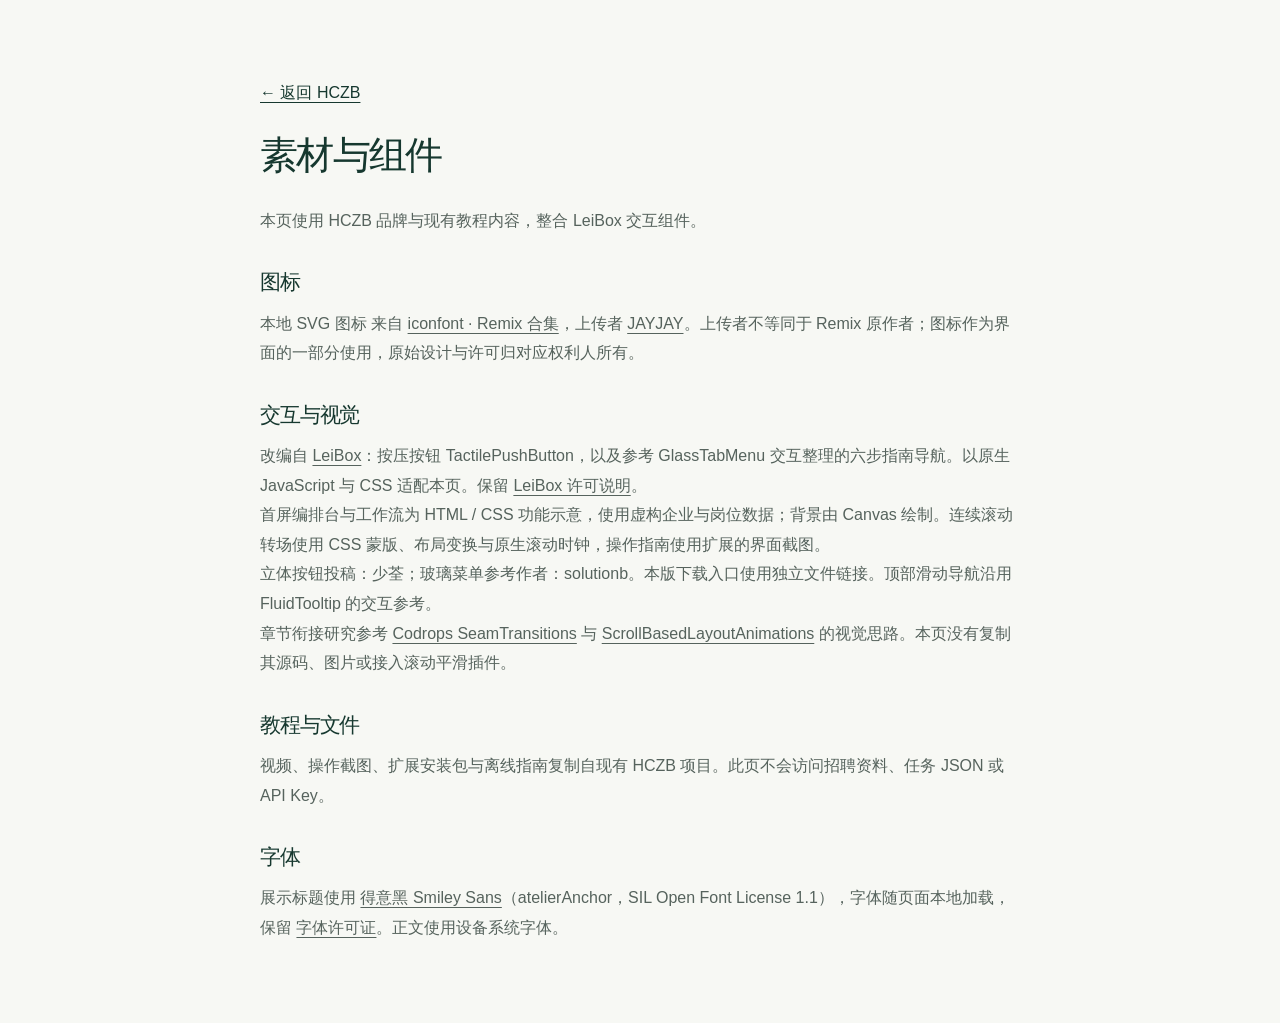
==== commit 6fc802bc: "Publish HCZB guide v1.11.1" ====
--- a/credits.html
+++ b/credits.html
@@ -1 +1 @@
-<!doctype html><html lang="zh-CN"><head><meta charset="UTF-8"><meta name="viewport" content="width=device-width,initial-scale=1"><title>素材与组件 · HCZB</title><style>.credits{max-width:760px;padding:80px 0}.credits h1{font-size:38px;margin:26px 0}.credits h2{font-size:21px;margin:34px 0 14px}.credits p,.credits li{font-size:14px;line-height:2;color:#625970}.credits a{text-decoration:underline;text-underline-offset:4px}.credits ul{padding-left:20px}</style><link rel="stylesheet" href="hczb-ee7df3ef2aad.css"></head><body><main class="wrap credits"><a href="index.html">← 返回 HCZB</a><h1>素材与组件</h1><p>本页使用 HCZB 品牌与现有教程内容，整合 LeiBox 交互组件。</p><h2>图标</h2><p>35 个 SVG 来自 <a href="https://www.iconfont.cn/collections/detail?cid=40425">iconfont · Remix 合集</a>，上传者 <a href="https://www.iconfont.cn/user/detail?uid=6152475&nid=8RVc7WVyLvCp">JAYJAY</a>。上传者不等同于 Remix 原作者；图标作为界面的一部分使用，原始设计与许可归对应权利人所有。</p><h2>交互与视觉</h2><p>改编自 <a href="https://leibox.pantoria.cn/">LeiBox</a>：立体按压按钮 TactilePushButton、玻璃标签菜单 GlassTabMenu、玻璃文件夹 GlassFolder。以原生 JavaScript 与 CSS 适配本页。保留 <a href="LEIBOX-LICENSE.txt">LeiBox 许可说明</a>。</p><p>首屏立体播放台、任务浮层及背景由 CSS 绘制，图标来自上述合集。已收集的 Blender 素材未在此版本中渲染使用。</p><p>立体按钮投稿：少荃；玻璃菜单参考作者：solutionb。文件夹使用原组件的分层、扇形展开与程序化纹理算法。顶部滑动导航沿用 FluidTooltip 的交互参考。</p><h2>教程与文件</h2><p>视频、操作截图、扩展安装包与离线指南复制自现有 HCZB 项目。此页不会访问招聘资料、任务 JSON 或 API Key。</p><h2>字体</h2><p>中文使用设备可用的苹方、微软雅黑等字体。页面不依赖远程字体或远程组件服务。</p></main></body></html>
+<!doctype html><html lang="zh-CN"><head><meta charset="UTF-8"><meta name="viewport" content="width=device-width,initial-scale=1"><title>素材与组件 · HCZB</title><style>.credits{max-width:760px;padding:80px 0}.credits h1{font-size:38px;margin:26px 0}.credits h2{font-size:21px;margin:34px 0 14px}.credits p,.credits li{font-size:16px;line-height:1.85;color:#56635d}.credits a{text-decoration:underline;text-underline-offset:4px}.credits ul{padding-left:20px}</style><link rel="stylesheet" href="hczb-a3cb4e9ac393.css"></head><body><main class="wrap credits"><a href="index.html">← 返回 HCZB</a><h1>素材与组件</h1><p>本页使用 HCZB 品牌与现有教程内容，整合 LeiBox 交互组件。</p><h2>图标</h2><p>本地 SVG 图标 来自 <a href="https://www.iconfont.cn/collections/detail?cid=40425">iconfont · Remix 合集</a>，上传者 <a href="https://www.iconfont.cn/user/detail?uid=6152475&nid=8RVc7WVyLvCp">JAYJAY</a>。上传者不等同于 Remix 原作者；图标作为界面的一部分使用，原始设计与许可归对应权利人所有。</p><h2>交互与视觉</h2><p>改编自 <a href="https://leibox.pantoria.cn/">LeiBox</a>：按压按钮 TactilePushButton，以及参考 GlassTabMenu 交互整理的六步指南导航。以原生 JavaScript 与 CSS 适配本页。保留 <a href="LEIBOX-LICENSE.txt">LeiBox 许可说明</a>。</p><p>首屏编排台与工作流为 HTML / CSS 功能示意，使用虚构企业与岗位数据；背景由 Canvas 绘制。连续滚动转场使用 CSS 蒙版、布局变换与原生滚动时钟，操作指南使用扩展的界面截图。</p><p>立体按钮投稿：少荃；玻璃菜单参考作者：solutionb。本版下载入口使用独立文件链接。顶部滑动导航沿用 FluidTooltip 的交互参考。</p><p>章节衔接研究参考 <a href="https://github.com/codrops/SeamTransitions">Codrops SeamTransitions</a> 与 <a href="https://github.com/codrops/ScrollBasedLayoutAnimations">ScrollBasedLayoutAnimations</a> 的视觉思路。本页没有复制其源码、图片或接入滚动平滑插件。</p><h2>教程与文件</h2><p>视频、操作截图、扩展安装包与离线指南复制自现有 HCZB 项目。此页不会访问招聘资料、任务 JSON 或 API Key。</p><h2>字体</h2><p>展示标题使用 <a href="https://github.com/atelier-anchor/smiley-sans">得意黑 Smiley Sans</a>（atelierAnchor，SIL Open Font License 1.1），字体随页面本地加载，保留 <a href="SmileySans-OFL.txt">字体许可证</a>。正文使用设备系统字体。</p></main></body></html>
--- a/hczb-a3cb4e9ac393.css
+++ b/hczb-a3cb4e9ac393.css
@@ -0,0 +1,258 @@
+/* HCZB — one readable, light system. */
+:root{color-scheme:light;--bg:#f6f7f5;--surface:#fff;--ink:#18231f;--muted:#56635d;--accent:#176b58;--accent-dark:#105342;--selected:#e7f1ec;--line:#dce3dd;--soft:#eef1ec;--radius:12px;--ease:cubic-bezier(.22,1,.36,1);font-family:Inter,-apple-system,BlinkMacSystemFont,"Segoe UI","PingFang SC","Microsoft YaHei",sans-serif;color:var(--ink);font-synthesis:none}
+*{box-sizing:border-box}html{scroll-behavior:smooth;scroll-padding-top:108px}body{margin:0;background:var(--bg);font-size:16px;line-height:1.65;-webkit-font-smoothing:antialiased}button,input{font:inherit}button,a,input{-webkit-tap-highlight-color:transparent}button{cursor:pointer}button{color:inherit}a{color:inherit;text-decoration:none}button{border:0}button:disabled{opacity:.4;cursor:default}img,video{display:block;max-width:100%}h1,h2,h3,p,figure{margin:0}h1,h2,h3{font-weight:650;line-height:1.25;letter-spacing:-.045em}h2{font-size:clamp(32px,3.2vw,44px)}h3{font-size:23px}p{color:var(--muted)}small{font-size:13px}b,strong{font-weight:600}i[data-icon]{display:inline-flex;align-items:center;justify-content:center;width:20px;height:20px;flex-shrink:0;font-style:normal}i[data-icon] svg{width:100%;height:100%;fill:currentColor}a,button,input{outline-offset:5px}a:focus-visible,button:focus-visible,input:focus-visible,[tabindex]:focus-visible{outline:3px solid #2a8a6f}::selection{background:#c5e4d5;color:#142a20}[hidden]{display:none!important}.wrap,.nav-shell{width:min(1240px,calc(100% - 96px));margin-inline:auto}.section{padding-block:104px}.section-heading{display:flex;justify-content:space-between;align-items:flex-end;gap:32px;margin-bottom:48px}.section-heading p{max-width:330px}.eyebrow{display:flex;align-items:center;gap:9px;color:var(--accent);font-size:14px;font-weight:550;letter-spacing:.02em;margin-bottom:22px}.section-kicker{font-size:13px;letter-spacing:.06em;margin-bottom:16px}.green-dot,.purple-dot{display:inline-block;flex-shrink:0;width:7px;height:7px;border-radius:50%;background:var(--accent)}.text-link{display:inline-flex;align-items:center;gap:10px;font-size:15px;font-weight:550;color:var(--accent);min-height:40px}.text-link i{transition:transform .2s var(--ease);width:18px;height:18px}.text-link:hover i{transform:translateX(4px)}.text-link:hover{text-decoration:underline;text-underline-offset:5px}.icon-button{display:inline-flex;align-items:center;justify-content:center;width:42px;height:42px;border:1px solid transparent;border-radius:9px;background:transparent;transition:background .18s,transform .18s}.icon-button:hover{background:var(--soft)}.icon-button:active{transform:scale(.94)}.button{display:inline-flex;align-items:center;justify-content:center;gap:12px;padding:13px 20px;border:1px solid var(--line);border-radius:10px;font-size:15px;font-weight:550;line-height:1.4;background:var(--surface)}.button-dark{background:var(--accent);color:#fff;border-color:var(--accent)}.button-large{padding:17px 24px}.skip-link{position:fixed;top:8px;left:12px;padding:10px 16px;z-index:100;background:white;transform:translateY(-150%);border:2px solid var(--accent);border-radius:8px}.skip-link:focus{transform:translateY(0)}
+/* Shared edges and a quiet moving navigation highlight. */
+.header{height:88px;position:sticky;top:0;z-index:25;background:#f6f7f5ed;backdrop-filter:blur(18px);border-bottom:1px solid #dce3dd80}.nav-shell{display:flex;align-items:center;height:100%;gap:28px}.brand{display:flex;align-items:center;gap:17px;flex-shrink:0}.brand img{width:112px;height:auto}.brand-divider{height:23px;width:1px;background:var(--line)}.brand-caption{color:var(--muted);font-size:14px}.nav{position:relative;display:flex;gap:4px;margin-left:auto;border:1px solid var(--line);padding:4px;background:#fff8;border-radius:12px;isolation:isolate}.nav a{font-size:14px;padding:8px 16px;z-index:1;position:relative;border-radius:8px;color:var(--muted)}.nav a.active{color:var(--ink)}.nav-pill{height:calc(100% - 8px);position:absolute;left:0;top:4px;border-radius:8px;background:var(--selected);transition:width .25s var(--ease),transform .3s var(--ease);z-index:0}.menu-toggle{display:none}
+/* Hero is the product, not a decorative play button. */
+.hero{min-height:680px;display:grid;grid-template-columns:.84fr 1.35fr;gap:60px;align-items:center;padding-block:68px 80px}.hero-copy{animation:arrive .7s var(--ease) both}.hero h1{font-size:clamp(42px,4vw,58px);line-height:1.18;letter-spacing:-.065em}.hero h1 span{color:var(--accent)}.hero-lead{font-size:17px;line-height:1.85;max-width:380px;margin-top:25px}.hero-actions{display:flex;align-items:center;gap:23px;flex-wrap:wrap;margin-top:32px}.hero-meta{margin-top:22px;font-size:13px;color:var(--muted);display:flex;flex-wrap:wrap;gap:10px}.workspace{min-width:0;overflow:hidden;border-radius:16px;background:var(--surface);border:1px solid #cdd8d0;box-shadow:0 25px 65px -35px #1b462e55,0 3px 8px #1b462e07;animation:arrive .85s .1s var(--ease) both}.workspace-chrome{height:46px;display:flex;align-items:center;gap:16px;padding:0 18px;border-bottom:1px solid var(--line);background:#f9fbf9;font-size:13px;color:var(--muted)}.window-dots{display:flex;gap:5px}.window-dots i{width:7px;height:7px;border:1px solid #b8c6bc;border-radius:50%}.preview-label{margin-left:auto;font-size:13px}.workspace-body{display:flex;min-height:390px}.workspace-sidebar{width:116px;flex-shrink:0;display:flex;flex-direction:column;gap:8px;background:#f8faf7;border-right:1px solid var(--line);padding:22px 10px 16px;font-size:13px;color:var(--muted)}.workspace-sidebar>img{margin:0 0 18px 12px}.workspace-sidebar>span{display:flex;align-items:center;gap:7px;padding:9px 8px;border-radius:7px;white-space:nowrap}.workspace-sidebar i{width:16px;height:16px}.workspace-sidebar .sidebar-active{color:var(--accent);background:var(--selected);font-weight:550}.sidebar-bottom{margin-top:auto;font-size:13px;display:flex;align-items:center;gap:6px;padding:0 8px}.workspace-main{flex:1;padding:24px;min-width:0}.workspace-title{display:flex;justify-content:space-between;align-items:center;gap:10px}.workspace-title small{color:var(--muted)}.workspace-title h2{font-size:21px;margin-top:4px;letter-spacing:-.02em}.status-tag{display:inline-flex;align-items:center;gap:5px;background:var(--selected);color:var(--accent);font-size:13px;border-radius:6px;padding:4px 8px;white-space:nowrap}.status-tag i{width:15px;height:15px}.workspace-stats{display:grid;grid-template-columns:1fr 1fr 1fr;margin:24px 0;border-block:1px solid var(--line);padding:15px 0}.workspace-stats>div{display:flex;flex-direction:column;padding-left:16px;border-right:1px solid var(--line)}.workspace-stats>div:first-child{padding-left:0}.workspace-stats>div:last-child{border:0}.workspace-stats b{font-size:24px;line-height:1.3;letter-spacing:-.03em}.workspace-stats b small{font-size:13px;letter-spacing:0;font-weight:400}.workspace-stats span{font-size:13px;color:var(--muted);margin-top:3px}.table-title{display:flex;justify-content:space-between;align-items:center;font-size:14px;margin-bottom:12px}.table-title>span{font-size:13px;color:var(--muted)}.table-row{display:grid;grid-template-columns:1.2fr 1.1fr .75fr;gap:10px;padding:11px 8px;font-size:13px;align-items:center;border-radius:5px}.table-row>span{min-width:0;white-space:nowrap}.table-row em{font-style:normal;font-size:13px;color:var(--muted);margin-right:9px;font-variant-numeric:tabular-nums}.table-row>strong{text-align:right;font-size:13px;color:var(--accent)}.table-head{color:var(--muted);padding-block:0 8px}.table-head>span:last-child{text-align:right}.table-row.selected{background:var(--selected)}.workspace-plan{margin-top:18px;border:1px solid var(--line);border-radius:9px;padding:10px;display:flex;gap:10px;align-items:center}.plan-icon{background:var(--soft);width:36px;height:36px;border-radius:7px;display:grid;place-items:center;color:var(--accent)}.workspace-plan>div{display:flex;flex-direction:column}.workspace-plan b{font-size:13px}.workspace-plan>div>span{font-size:13px;color:var(--muted)}.workspace-plan>a{display:grid;place-items:center;width:36px;height:36px;margin-left:auto;border-radius:6px;color:var(--accent)}.workspace-plan>a:hover{background:var(--selected)}.workspace-footer{display:flex;align-items:center;justify-content:space-between;border-top:1px solid var(--line);padding:12px 18px;color:var(--muted);font-size:13px;gap:12px}.workspace-footer>span,.workspace-footer>a{display:flex;align-items:center;gap:6px}.workspace-footer i{width:15px;height:15px}.workspace-footer>a{color:var(--accent)}.benefit-strip{display:flex;gap:28px;align-items:center;justify-content:space-between;padding:24px 0;border-block:1px solid var(--line);font-size:14px;color:var(--muted)}.benefit-strip>span,.benefit-strip>a{display:flex;align-items:center;gap:10px}.benefit-strip i{color:var(--accent);width:19px;height:19px}.benefit-strip>a{font-weight:550;color:var(--accent)}
+/* Two clear preparation routes, not three generic feature cards. */
+.preparation-paths{display:grid;grid-template-columns:1fr 1fr;border-top:1px solid var(--line);border-bottom:1px solid var(--line)}.preparation-path{display:flex;gap:24px;padding:38px 40px 38px 0}.preparation-path+.preparation-path{border-left:1px solid var(--line);padding-left:40px;padding-right:0}.path-number{font-size:48px;color:#b8c7bd;font-weight:400;line-height:1}.path-content{flex:1;min-width:0}.file-type{display:flex;gap:7px;align-items:center;font-size:13px;letter-spacing:.08em;color:var(--accent);margin-bottom:18px}.file-type i{width:18px;height:18px}.path-content h3{margin-bottom:14px}.path-content p{max-width:420px;font-size:16px}.path-steps{list-style:none;margin:28px 0 22px;padding:0;display:flex;flex-wrap:wrap;gap:8px;font-size:13px;color:var(--ink)}.path-steps li{display:flex;align-items:center;gap:8px}.path-steps li+li::before{content:'→';color:var(--accent)}.path-content>small{display:block;color:var(--muted);margin-top:8px}
+/* One purposeful interactive moment. */
+.live-section{background:#eaf0e9;border-block:1px solid #dae4d9}.live-layout{display:grid;grid-template-columns:.8fr 1.3fr;gap:80px;align-items:center}.live-copy h2{font-size:40px}.live-copy p{margin:22px 0;max-width:350px;font-size:16px;line-height:1.9}.control-demo{border:1px solid #c9d7ca;border-radius:16px;background:#fff;box-shadow:0 18px 40px -32px #21402c66;padding:28px;min-width:0}.demo-header{display:flex;align-items:center;justify-content:space-between;font-size:13px;color:var(--muted);padding-bottom:20px;border-bottom:1px solid var(--line);gap:10px}.demo-label{display:flex;align-items:center;gap:8px}.demo-label i{width:16px;height:16px}.demo-header>span:last-child{color:var(--accent)}.control-demo-head{display:flex;align-items:center;justify-content:space-between;gap:12px;margin-top:22px}.control-demo-head>div{display:flex;align-items:center;gap:8px;min-width:0}.control-demo-head b{font-size:18px;font-weight:550;letter-spacing:-.02em}.demo-pause{display:flex;align-items:center;justify-content:center;gap:6px;padding:8px 12px;border:1px solid var(--line);border-radius:8px;background:#fff;font-size:14px;white-space:nowrap;transition:background .18s,transform .18s}.demo-pause:hover{background:var(--soft)}.demo-pause:active{transform:scale(.96)}.demo-pause i{width:17px;height:17px}.demo-track{position:relative;display:flex;justify-content:space-between;margin:32px 14px 28px;isolation:isolate}.demo-track:before{content:'';position:absolute;left:0;right:0;height:2px;top:20px;background:var(--line);z-index:-2}.demo-track>span{position:absolute;left:0;height:2px;top:20px;background:var(--accent);z-index:-1;transition:width .45s var(--ease)}.demo-track>button{border:0;background:none;padding:0;display:flex;flex-direction:column;align-items:center;gap:10px;font-size:13px;color:var(--muted)}.demo-track>button b{display:grid;place-items:center;width:42px;height:42px;border-radius:50%;border:1px solid var(--line);background:#fff;font-size:14px;transition:color .2s,background .2s,box-shadow .2s,transform .2s}.demo-track>button:hover b{border-color:var(--accent);transform:translateY(-2px)}.demo-track>button.active b{color:#fff;background:var(--accent);border-color:var(--accent);box-shadow:0 0 0 5px #e5eee7}.demo-track>button.active{color:var(--accent)}.demo-detail{display:flex;justify-content:space-between;align-items:center;gap:16px;background:#f6f8f5;padding:15px 16px;border-radius:9px}.demo-detail>div{display:flex;flex-direction:column;gap:3px}.demo-detail small{color:var(--muted)}.demo-detail strong{font-size:15px;font-weight:550}.demo-feedback{display:flex;align-items:flex-start;gap:7px;font-size:13px;min-height:24px;margin-top:17px}.demo-feedback i{color:var(--accent);width:16px;height:16px;margin-top:3px}.paused .control-demo-head .green-dot{background:#7b806d}.paused #demo-status{background:#eeeede;color:#595e42}
+/* Keep the real film and make its controls readable. */
+.tutorial-section{background:var(--surface);border-bottom:1px solid var(--line)}.theater{display:grid;grid-template-columns:1fr 340px 1fr;gap:42px;align-items:center}.scene-description{align-self:stretch;display:flex;flex-direction:column;justify-content:center;padding-right:8px}.current-eyebrow{font-size:13px;display:flex;align-items:center;gap:8px;color:var(--muted)}.scene-numeral{display:flex;gap:10px;align-items:baseline;margin:25px 0}.scene-numeral>span{font-size:70px;line-height:1;color:var(--accent);font-weight:400;letter-spacing:-.06em;font-variant-numeric:tabular-nums}.scene-numeral>small{color:var(--muted)}.scene-description h3{font-size:26px;margin-bottom:15px}.scene-description p{line-height:1.8;font-size:16px}.scene-description .text-link{margin-top:16px}.theater-note{margin-top:44px;display:flex;gap:12px;align-items:flex-start;font-size:14px;color:var(--muted)}.theater-note i{margin-top:3px}.film-spec{margin-top:26px;font-size:13px;color:var(--muted)}.video-shell{position:relative;background:#11251f;color:#fff;border-radius:16px;padding:13px;min-width:0;box-shadow:0 24px 45px -30px #153c3266}.player-top{display:flex;align-items:center;justify-content:space-between;padding:0 2px 12px;font-size:13px;color:#d9e5df;gap:8px}.player-top>span{display:flex;align-items:center;gap:6px}.player-top .green-dot{background:#85c1a4}.player-top b{font-size:13px;font-weight:400}.video-frame{position:relative;overflow:hidden;border-radius:7px;aspect-ratio:9/16;background:#091018}.video-frame video{width:100%;height:100%;object-fit:contain}.big-play{position:absolute;inset:0;margin:auto;width:114px;height:114px;display:flex;align-items:center;justify-content:center;flex-direction:column;gap:7px;background:#fffffff2;color:var(--ink);border-radius:50%;box-shadow:0 5px 30px #0004;transition:transform .2s,background .2s;font-size:14px}.big-play i{width:30px;height:30px;margin-left:4px}.big-play:hover{transform:scale(1.05);background:white}.big-play:active{transform:scale(.97)}.video-controls{padding-top:10px}#seek{--progress:0%;display:block;width:100%;height:18px;appearance:none;background:transparent;margin:0;cursor:pointer}#seek::-webkit-slider-runnable-track{height:3px;border-radius:3px;background:linear-gradient(to right,#9bd6b6 var(--progress),#698476 var(--progress))}#seek::-webkit-slider-thumb{appearance:none;width:12px;height:12px;border-radius:50%;background:#fff;margin-top:-4.5px}#seek::-moz-range-track{background:#698476;height:3px}#seek::-moz-range-thumb{background:#fff;width:12px;height:12px;border:0;border-radius:50%}.control-row{display:flex;align-items:center;gap:3px}.control-row .icon-button{width:33px;height:35px;color:#fff}.control-row .icon-button:hover{background:#ffffff20}.control-row i{width:18px;height:18px}.time-label{font-size:13px;font-variant-numeric:tabular-nums;white-space:nowrap;margin-left:3px}.time-label b{font-weight:450}.time-label>span{color:#c9d7cf}.control-spacer{flex:1}.speed-button{color:#fff;background:none;font-size:13px;padding:8px 5px;min-width:38px;border-radius:6px}.speed-button:hover{background:#ffffff20}.video-error{position:absolute;inset:45px 13px 70px;background:#fff;color:var(--ink);display:flex;flex-direction:column;align-items:center;justify-content:center;gap:16px;border-radius:8px}.video-error p{color:var(--ink)}.video-error>a{color:var(--accent);font-size:14px}.chapter-panel{align-self:stretch;display:flex;flex-direction:column;justify-content:center}.chapter-panel-title{display:flex;justify-content:space-between;align-items:center;font-size:15px;margin-bottom:15px;padding-bottom:16px;border-bottom:1px solid var(--line)}.chapter-panel-title small{color:var(--muted)}.chapter{display:flex;align-items:center;gap:12px;width:100%;background:none;text-align:left;border-radius:8px;padding:10px;font-size:14px;transition:background .18s}.chapter:hover{background:var(--soft)}.chapter.active{background:var(--selected);color:var(--accent)}.chapter>span:first-child{font-size:13px;font-variant-numeric:tabular-nums;color:var(--muted);width:21px}.chapter>span:nth-child(2){display:flex;flex-direction:column;gap:2px;flex:1;min-width:0}.chapter strong{font-size:14px;font-weight:550}.chapter small{font-size:13px;color:var(--muted)}.chapter time{font-size:13px;color:var(--muted);font-variant-numeric:tabular-nums}.replay-button{display:flex;align-items:center;justify-content:center;gap:7px;padding:10px;border:1px solid var(--line);border-radius:8px;font-size:14px;background:white;margin-top:18px;color:var(--accent)}.replay-button:hover{background:var(--selected)}.replay-button i{width:17px;height:17px}.video-shell:fullscreen,.video-shell.is-expanded{position:fixed;inset:0;width:100%;height:100dvh;z-index:100;background:#091510;border-radius:0;display:flex;flex-direction:column;align-items:center;justify-content:center;padding:18px;box-shadow:none}.video-shell:fullscreen .video-frame,.video-shell.is-expanded .video-frame{height:calc(100dvh - 140px);width:auto;max-width:100%;flex-shrink:1}.video-shell:fullscreen .player-top,.video-shell.is-expanded .player-top,.video-shell:fullscreen .video-controls,.video-shell.is-expanded .video-controls{width:min(650px,100%)}body.film-expanded{overflow:hidden}
+/* Six visible steps, substantial screenshot and keyboard-friendly tabs. */
+.guide-intro{position:relative;margin-bottom:42px;display:grid;grid-template-columns:1fr 1fr;gap:12px 40px;align-items:end}.guide-intro>.eyebrow{grid-column:1/-1;margin-bottom:0}.guide-intro h2{grid-row:2/4}.guide-intro h2 br{display:none}.guide-intro>p{font-size:16px}.guide-intro>.text-link{justify-self:start}.guide-counter{position:absolute;right:0;bottom:8px;color:var(--muted);display:flex;align-items:baseline;gap:7px}.guide-counter>span{font-size:24px;color:var(--accent);font-variant-numeric:tabular-nums}.guide-main{display:grid;grid-template-columns:225px minmax(0,1fr);gap:0 32px;align-items:start}.guide-tabs{grid-column:1;grid-row:1/3;display:flex;flex-direction:column;gap:8px;position:sticky;top:115px}.guide-tabs>button{position:relative;display:flex;align-items:center;gap:10px;border:1px solid transparent;background:transparent;min-height:56px;border-radius:9px;padding:10px 12px;text-align:left;font-size:14px;color:var(--muted);transition:background .2s,color .2s,transform .18s,border-color .2s}.guide-tabs>button:hover{background:#eaf0e9}.guide-tabs>button:active{transform:scale(.98)}.guide-tabs>button[aria-selected="true"]{background:var(--surface);color:var(--accent);border-color:#cbd9ce;box-shadow:0 2px 5px #1c3a2507}.guide-tabs .step-index{font-size:13px;color:var(--muted);font-variant-numeric:tabular-nums}.guide-tabs i{width:17px;height:17px}.guide-tabs i:last-child{margin-left:auto;width:15px;height:15px;opacity:0}.guide-tabs>button[aria-selected="true"] i:last-child{opacity:1}.guide-content{grid-column:2;min-width:0;padding:32px;border:1px solid var(--line);border-radius:14px;background:white}.guide-content h3{font-size:27px;margin:12px 0 15px;letter-spacing:-.035em}.guide-tag{font-size:13px;color:var(--accent);letter-spacing:.04em}.guide-description{font-size:16px;line-height:1.85}.guide-body{display:grid;grid-template-columns:1fr 1.06fr;gap:26px;margin-top:27px;align-items:start}.guide-list{list-style:none;margin:0;padding:0;display:flex;flex-direction:column;gap:19px}.guide-list>li{display:flex;gap:10px;align-items:flex-start}.guide-list>li>span{display:grid;place-items:center;flex-shrink:0;width:24px;height:24px;border-radius:6px;background:var(--selected);color:var(--accent);font-size:13px;margin-top:2px}.guide-list p{font-size:16px;line-height:1.75;color:var(--ink)}.guide-figure{min-width:0;border:1px solid var(--line);border-radius:9px;overflow:hidden;background:#f7f9f6}.figure-head{display:flex;gap:4px;align-items:center;padding:9px 11px;border-bottom:1px solid var(--line)}.figure-head>span{width:5px;height:5px;background:#b7c5ba;border-radius:50%}.figure-head>small{margin-left:auto;font-size:13px;color:var(--muted)}.photo-button{width:100%;position:relative;padding:0;background:var(--soft);display:block;overflow:hidden;cursor:zoom-in}.photo-button img{width:100%;height:290px;object-fit:contain;padding:10px}.photo-button>span{position:absolute;bottom:9px;right:9px;display:flex;gap:5px;align-items:center;background:#fffffff5;padding:6px 9px;border:1px solid var(--line);border-radius:6px;font-size:13px;color:var(--accent);box-shadow:0 2px 8px #0001}.photo-button i{width:15px;height:15px}.guide-figure figcaption{padding:11px;font-size:13px;color:var(--muted);border-top:1px solid var(--line);line-height:1.6}.copy-row{display:flex;flex-wrap:wrap;gap:9px;margin-top:24px}.copy-button{display:flex;align-items:center;gap:10px;background:#f4f7f3;border:1px solid var(--line);padding:8px 12px;border-radius:7px;max-width:100%;font-size:13px}.copy-button code{font:inherit;overflow-wrap:anywhere}.copy-button:hover{border-color:var(--accent)}.copy-button i{width:16px;height:16px;color:var(--accent)}.guide-tip{display:flex;align-items:flex-start;gap:10px;margin-top:24px;padding:14px 16px;border-radius:8px;background:#f3f5ef;border:1px solid #e2e7d9}.guide-tip>i{width:18px;height:18px;margin-top:4px;color:#52683c}.guide-tip p{font-size:14px;line-height:1.8;color:#46583e}.guide-watch{display:flex;align-items:center;gap:8px;background:none;padding:12px 0 0;margin-top:10px;font-size:14px;color:var(--accent)}.guide-watch span{color:var(--muted);font-size:13px}.guide-watch i{width:17px;height:17px}.guide-watch i:last-child{margin-left:8px}.guide-watch:hover{text-decoration:underline;text-underline-offset:4px}.guide-pagination{grid-column:2;display:flex;justify-content:space-between;align-items:center;gap:12px;margin-top:20px;font-size:13px;color:var(--muted)}.guide-pagination>div{display:flex;gap:10px;align-items:center}.guide-pagination .icon-button{border-color:var(--line);background:white}.next-step{display:flex;align-items:center;gap:8px;background:#fff;border:1px solid var(--line);padding:10px 14px;font-size:14px;border-radius:8px;white-space:nowrap}.next-step:hover:not(:disabled){background:var(--selected)}.next-step i{width:17px;height:17px}.content-enter{animation:arrive .3s var(--ease) both}
+/* FAQs can grow. Downloads are real, non-overlapping links. */
+.faq-section{display:grid;grid-template-columns:.75fr 1.25fr;gap:80px;border-top:1px solid var(--line)}.faq-section>div:first-child>p{margin-top:20px}.faq-list{border-top:1px solid var(--line)}.faq-item{border-bottom:1px solid var(--line)}.faq-item summary{list-style:none;display:flex;align-items:center;gap:16px;cursor:pointer;padding:23px 0;font-size:16px;line-height:1.5}.faq-item summary::-webkit-details-marker{display:none}.faq-number{color:var(--muted);font-size:13px;font-variant-numeric:tabular-nums}.faq-item summary>span:nth-child(2){flex:1}.faq-item summary>i{color:var(--muted);transition:transform .2s}.faq-item[open] summary>i{transform:rotate(180deg)}.faq-item[open] summary{color:var(--accent)}.faq-item>p{padding:0 26px 24px 34px;font-size:16px;line-height:1.85}.closing{padding:58px 0 76px;border-top:1px solid var(--line)}.download-heading{display:flex;align-items:flex-end;justify-content:space-between;gap:25px;margin-bottom:36px}.download-heading h2{font-size:36px}.download-heading p{font-size:15px}.download-list{display:grid;grid-template-columns:repeat(3,1fr);gap:16px}.download-entry{position:relative;display:flex;align-items:flex-start;gap:15px;border:1px solid var(--line);border-radius:12px;background:#fff;padding:25px 22px;transition:border-color .2s,box-shadow .2s,transform .2s;min-width:0}.download-entry:hover{transform:translateY(-3px);border-color:#91b4a0;box-shadow:0 8px 22px -15px #1f573b55}.download-entry:active{transform:translateY(0)}.download-icon{width:40px;height:40px;flex-shrink:0;background:var(--selected);color:var(--accent);border-radius:9px;display:grid;place-items:center}.download-entry>div{min-width:0}.download-entry h3{font-size:18px;letter-spacing:-.02em}.download-entry p{font-size:14px;margin-top:6px}.download-entry small{display:block;color:var(--muted);font-size:13px;margin-top:9px}.download-entry>i{margin-left:auto;align-self:center;width:18px;height:18px;color:var(--accent)}.footer{display:flex;align-items:center;justify-content:space-between;border-top:1px solid var(--line);padding-block:30px;gap:25px}.footer .brand{gap:20px}.footer .brand img{width:92px}.footer .brand>span{font-size:13px;color:var(--muted)}.footer>div{display:flex;align-items:center;gap:24px;font-size:13px;color:var(--muted)}.footer a:hover{color:var(--accent)}.to-top{width:36px;height:36px;display:grid;place-items:center;border:1px solid var(--line);border-radius:8px}
+/* Dialog, toast and motion preferences. */
+#image-dialog{max-width:min(1100px,calc(100vw - 48px));max-height:92dvh;border:1px solid var(--line);border-radius:14px;padding:50px 20px 18px;box-shadow:0 20px 80px #06180c55;background:var(--surface);color:var(--ink)}#image-dialog::backdrop{background:#10281db3;backdrop-filter:blur(5px)}#dialog-image{margin:auto;max-height:calc(92dvh - 110px);width:auto;object-fit:contain;border-radius:6px}#dialog-caption{font-size:14px;text-align:center;padding-top:14px}.dialog-close{position:absolute;top:6px;right:8px}.toast{position:fixed;bottom:24px;left:50%;transform:translateX(-50%);z-index:110;display:flex;align-items:center;gap:10px;max-width:calc(100vw - 32px);width:max-content;border:1px solid #b8d1be;background:#fff;color:var(--ink);box-shadow:0 8px 30px #12332020;border-radius:11px;padding:10px 12px 10px 18px;font-size:14px}.toast>i{color:var(--accent)}.toast .icon-button{width:30px;height:30px;flex-shrink:0}.toast .icon-button i{width:17px;height:17px}@keyframes arrive{from{opacity:0;transform:translateY(15px)}to{opacity:1;transform:translateY(0)}}
+@media(min-width:1500px){.hero{min-height:730px;gap:80px}.hero h1{font-size:60px}.workspace-main{padding:28px}.workspace-body{min-height:420px}}
+@media(max-width:1150px){.wrap,.nav-shell{width:calc(100% - 64px)}.hero{gap:30px;grid-template-columns:.85fr 1.3fr;min-height:630px}.hero h1{font-size:44px}.hero-actions{gap:15px}.hero-actions>.text-link{font-size:14px}.workspace-sidebar{width:54px;padding:20px 8px}.workspace-sidebar>img{margin:0 auto 18px;width:28px;height:28px}.workspace-sidebar>span{justify-content:center;padding:10px 5px}.workspace-sidebar>span>span,.sidebar-bottom{display:none}.workspace-main{padding:20px}.live-layout{gap:40px;grid-template-columns:.8fr 1.2fr}.live-copy h2{font-size:34px}.control-demo{padding:22px}.theater{grid-template-columns:1fr 320px 1fr;gap:24px}.chapter{gap:8px;padding:9px 7px}.chapter small{display:none}.chapter-panel-title small{display:none}.scene-description h3{font-size:23px}.guide-main{grid-template-columns:195px minmax(0,1fr);gap:0 22px}.guide-tabs>button{padding:10px;gap:8px}.guide-tabs>button>i:first-of-type{display:none}.guide-content{padding:26px}.guide-body{grid-template-columns:1fr;gap:24px}.photo-button img{height:310px}.faq-section{gap:45px}.download-entry{padding:22px 18px;gap:12px}.download-entry>i{display:none}.download-heading h2{font-size:32px}.footer .brand>span{display:none}}
+@media(max-width:940px){.nav-shell{gap:20px}.brand-caption,.brand-divider{display:none}.hero{grid-template-columns:1fr 1.25fr;gap:28px;min-height:600px;padding-block:58px}.hero h1{font-size:38px}.hero-lead{font-size:16px}.hero-meta{gap:7px}.workspace-sidebar{display:none}.workspace-main{padding:18px}.workspace-chrome{gap:10px;padding:0 13px}.preview-label{display:none}.workspace-title h2{font-size:19px}.workspace-title>.status-tag{font-size:13px;padding:3px 6px}.workspace-table .table-title>span{display:none}.table-row{gap:6px;padding:10px 4px;grid-template-columns:1.2fr 1fr .65fr}.table-row em{margin-right:5px}.workspace-footer{padding:12px;font-size:13px}.workspace-footer>a{display:none}.hero-actions{align-items:flex-start;flex-direction:column;gap:12px}.hero-actions .button-large{--button-padding-y:15px}.benefit-strip{gap:18px;flex-wrap:wrap}.benefit-strip>span{font-size:13px}.benefit-strip>a{font-size:13px}.section{padding-block:80px}.section-heading{margin-bottom:34px}.section-heading p{font-size:15px}.preparation-path{gap:15px;padding:30px 26px 30px 0}.preparation-path+.preparation-path{padding-left:26px}.path-number{font-size:36px}.path-content h3{font-size:21px}.live-layout{grid-template-columns:1fr;gap:35px}.live-copy{display:grid;grid-template-columns:1fr 1fr;gap:8px 30px}.live-copy>.eyebrow{grid-column:1/-1}.live-copy>h2{grid-row:2/4}.live-copy p{margin:0;max-width:none}.live-copy .text-link{justify-self:start}.control-demo{max-width:none;padding:28px}.theater{grid-template-columns:1fr 330px;gap:35px}.chapter-panel{grid-column:1/-1;display:block}.chapter-panel-title small{display:inline}#chapters{display:grid;grid-template-columns:repeat(3,1fr);gap:7px}.chapter small{display:block}.replay-button{width:auto;margin-left:auto;padding-inline:20px}.guide-intro{grid-template-columns:1fr;gap:16px}.guide-intro h2{grid-row:auto}.guide-intro h2 br{display:none}.guide-counter{bottom:10px}.guide-tabs{top:108px}.guide-main{grid-template-columns:180px minmax(0,1fr);gap:0 20px}.guide-tabs>button{font-size:13px;gap:9px}.guide-tabs>button>i:last-child{display:none}.guide-content{padding:25px}.guide-content h3{font-size:24px}.guide-list p{font-size:16px}.guide-pagination>span{display:none}.guide-pagination{justify-content:flex-end}.faq-section{grid-template-columns:1fr;gap:30px}.faq-section h2 br{display:none}.download-list{grid-template-columns:1fr}.download-entry{padding:22px}.download-entry>i{display:inline-flex}.download-heading{align-items:flex-start;flex-direction:column;gap:12px}.download-entry small{margin-top:5px}.footer>div{gap:18px}.section-heading .text-link{font-size:14px}}
+@media(max-width:700px){html{scroll-padding-top:88px}.wrap,.nav-shell{width:calc(100% - 40px)}.header{height:72px}.nav-shell{gap:14px}.brand img{width:101px}.nav-download{margin-left:auto}.nav-download .button-label>span{display:none}.nav-download .button-label i{width:19px;height:19px}.nav-download.tactile-button{--button-padding-x:11px;--button-padding-y:10px}.menu-toggle{display:inline-flex;border-color:var(--line);width:38px;height:38px}.nav{display:none;position:absolute;top:calc(100% + 8px);left:20px;right:20px;margin:0;padding:8px;background:#fff;border:1px solid var(--line);box-shadow:0 15px 35px #1a3c2520;flex-direction:column;gap:4px;border-radius:10px}.nav.open{display:flex}.nav a{padding:11px 14px;font-size:15px}.nav-pill{display:none}.nav a.active{background:var(--selected)}.hero{display:flex;flex-direction:column;align-items:stretch;gap:40px;padding-block:48px 40px;min-height:0}.hero-copy{max-width:none}.eyebrow{margin-bottom:18px}.hero h1{font-size:clamp(38px,7.8vw,52px);line-height:1.2;letter-spacing:-.055em}.hero h1 br{display:block}.hero-lead{max-width:490px;line-height:1.85;margin-top:20px;font-size:16px}.hero-actions{flex-direction:row;align-items:center;gap:20px;margin-top:25px}.hero-actions>.text-link{font-size:14px}.hero-meta{font-size:13px;margin-top:19px;gap:8px}.workspace{border-radius:12px}.workspace-body{min-height:0}.workspace-chrome{height:40px;padding:0 14px;font-size:13px}.window-dots{gap:4px}.workspace-main{padding:21px}.workspace-title h2{font-size:21px}.workspace-stats{margin:20px 0;padding:13px 0}.workspace-stats b{font-size:23px}.table-title{margin-bottom:12px}.table-row{font-size:13px;padding:11px 6px;grid-template-columns:1.15fr 1.1fr .65fr}.table-row em{margin-right:8px}.workspace-plan{margin-top:16px}.workspace-footer{padding:12px 16px}.workspace-footer>a{display:flex}.workspace-footer>a i{display:none}.benefit-strip{display:grid;grid-template-columns:1fr 1fr;gap:18px 10px;padding-block:22px}.benefit-strip>span,.benefit-strip>a{font-size:13px;gap:8px}.benefit-strip i{width:17px;height:17px}.section{padding-block:64px}.section-heading{display:block;margin-bottom:30px}.section-heading>p{margin-top:18px;font-size:16px}.section-heading>.text-link{margin-top:16px}.section-kicker{font-size:13px;margin-bottom:13px}h2{font-size:32px;line-height:1.3;letter-spacing:-.045em}.preparation-paths{grid-template-columns:1fr}.preparation-path,.preparation-path+.preparation-path{padding:30px 0;gap:20px;border-left:0}.preparation-path+.preparation-path{border-top:1px solid var(--line)}.path-number{font-size:36px}.file-type{margin-bottom:12px}.path-content h3{font-size:22px}.path-content p{line-height:1.85;font-size:16px}.path-steps{margin:22px 0 16px;gap:7px;font-size:13px}.path-steps li{gap:7px}.path-content>small{font-size:13px;line-height:1.7}.live-copy{display:block}.live-copy h2{font-size:32px}.live-copy p{margin:20px 0 15px;font-size:16px}.live-layout{gap:27px}.control-demo{padding:20px 16px;border-radius:12px}.demo-header{gap:8px;padding-bottom:16px;align-items:flex-start}.demo-label{font-size:13px;gap:5px}.demo-label i{display:none}.demo-header>span:last-child{font-size:13px;white-space:nowrap}.control-demo-head{margin-top:18px;gap:7px}.control-demo-head b{font-size:17px}.demo-pause{font-size:13px;padding:7px 9px;gap:4px}.demo-pause i{width:15px;height:15px}.demo-track{margin:27px 8px 24px}.demo-track>button b{width:38px;height:38px;font-size:13px}.demo-track>button{font-size:13px;gap:10px}.demo-track:before,.demo-track>span{top:18px}.demo-detail{padding:13px 12px;gap:8px;align-items:flex-start;flex-direction:column}.demo-detail strong{font-size:15px}.demo-detail>.status-tag{padding:3px 7px}.demo-feedback{font-size:13px;line-height:1.7;min-height:44px;margin-top:14px}.theater{display:flex;flex-direction:column;gap:28px;align-items:stretch}.scene-description{display:grid;grid-template-columns:55px 1fr;column-gap:18px;padding:0}.current-eyebrow{grid-column:1/-1;margin-bottom:15px}.scene-numeral{grid-column:1;grid-row:2/4;flex-direction:column;align-items:flex-start;gap:3px;margin:0}.scene-numeral>span{font-size:48px}.scene-description h3{grid-column:2;font-size:24px;margin:0 0 8px}.scene-description p{grid-column:2;font-size:16px}.scene-description .text-link{grid-column:2;margin-top:8px;font-size:14px}.theater-note,.film-spec{display:none}.video-shell{width:min(100%,350px);align-self:center;border-radius:13px;padding:12px}.chapter-panel{align-self:stretch}#chapters{grid-template-columns:1fr 1fr;gap:5px}.chapter{padding:11px 8px;gap:9px;border:1px solid var(--line)}.chapter strong{font-size:14px}.chapter>span:first-child{width:18px}.chapter small{display:none}.chapter time{margin-left:auto}.chapter-panel-title{font-size:15px}.replay-button{width:100%;font-size:14px}.guide-intro{margin-bottom:28px;gap:12px;display:block}.guide-intro h2{font-size:32px;margin-top:13px}.guide-intro h2 br{display:block}.guide-intro>p{margin-top:15px;font-size:16px}.guide-intro>.text-link{margin-top:6px}.guide-counter{display:none}.guide-main{display:flex;flex-direction:column;gap:20px}.guide-tabs{position:static;display:grid;grid-template-columns:1fr 1fr;gap:7px;width:100%}.guide-tabs>button{padding:10px;min-height:49px;font-size:14px;gap:8px;border-color:var(--line);background:#f3f6f1;line-height:1.4}.guide-tabs .step-index{font-size:13px}.guide-tabs>button[aria-selected="true"]{background:var(--selected);border-color:#99b7a3;box-shadow:none}.guide-content{width:100%;padding:23px 20px;min-height:0;border-radius:10px}.guide-content h3{font-size:24px;line-height:1.35;margin:11px 0 14px}.guide-description{font-size:16px;line-height:1.85}.guide-body{margin-top:22px;gap:24px}.guide-list{gap:17px}.guide-list p{font-size:16px}.photo-button img{height:290px;padding:8px}.guide-tip{padding:13px 12px;margin-top:21px;gap:8px}.guide-tip p{font-size:14px}.guide-watch{font-size:14px;gap:6px}.guide-watch i:last-child{display:none}.guide-pagination{width:100%;margin-top:0;justify-content:space-between}.guide-pagination>span{display:block;font-size:13px;max-width:110px}.guide-pagination>div{gap:8px}.next-step{font-size:13px;padding:10px 11px}.copy-button{font-size:13px;padding:8px 10px}.faq-section{gap:28px}.faq-section h2{font-size:32px}.faq-section h2 br{display:none}.faq-section>div:first-child>p{font-size:16px;margin-top:14px}.faq-item summary{font-size:16px;padding-block:21px;gap:11px}.faq-item summary>i{width:18px;height:18px}.faq-item>p{padding:0 0 22px 27px;font-size:16px}.closing{padding:48px 0 54px}.download-heading h2{font-size:30px}.download-heading p{font-size:16px}.download-heading{margin-bottom:25px;gap:14px}.download-list{gap:12px}.download-entry{padding:21px 18px;gap:14px}.download-entry h3{font-size:18px}.download-entry p{font-size:14px}.download-entry small{font-size:13px}.download-entry>i{width:18px;height:18px}.footer{align-items:flex-start;gap:22px;flex-direction:column;padding-block:27px}.footer>div{width:100%;justify-content:space-between;gap:12px;font-size:13px}.footer .brand>span{display:block;font-size:13px}.footer .brand{gap:18px}.footer .brand img{width:83px}.to-top{width:30px;height:30px}.toast{bottom:14px;padding:10px 10px 10px 14px;font-size:13px;gap:8px}.toast>span{max-width:240px}#image-dialog{max-width:calc(100vw - 24px);padding:48px 12px 14px}#dialog-caption{font-size:13px}}
+@media(max-width:360px){.wrap,.nav-shell{width:calc(100% - 32px)}.hero h1{font-size:36px}.hero-actions{gap:15px}.hero-actions .button-large{--button-padding-x:18px}.hero-actions>.text-link{font-size:13px}.hero-meta{font-size:13px;gap:6px}.workspace-main{padding:16px}.workspace-chrome{font-size:13px;gap:8px}.workspace-title h2{font-size:19px}.workspace-stats b{font-size:21px}.table-row{gap:4px;grid-template-columns:1.18fr 1fr .6fr;padding-inline:3px}.table-row em{display:none}.workspace-footer>a{display:none}.path-number{font-size:30px}.preparation-path{gap:13px}.path-steps{flex-direction:column;gap:6px}.path-steps li+li:before{content:'↓';width:12px}.path-steps li:first-child{padding-left:19px}.demo-track{margin-inline:0}.demo-track>button{font-size:13px}.control-demo-head b{font-size:16px}.control-demo{padding:18px 12px}.demo-pause{padding:7px}.demo-header>span:last-child{font-size:13px}.guide-tabs>button{font-size:13px;padding:9px 8px;gap:7px}.guide-content{padding:21px 16px}.guide-content h3{font-size:23px}#chapters{grid-template-columns:1fr}.chapter small{display:block}.chapter time{font-size:13px}.footer .brand>span{font-size:13px}.footer>div{gap:8px}.footer>div>span{font-size:13px}.download-entry{padding:19px 15px;gap:12px}.download-entry>i{display:none}}
+@media(prefers-reduced-motion:reduce){html{scroll-behavior:auto}*,*:before,*:after{animation:none!important;transition:none!important;scroll-behavior:auto!important}}
+
+/* LeiBox TactilePushButton adaptation. See LEIBOX-LICENSE.txt. */
+/*! Tactile Push Button · Community submission by 少荃 (Douyin: 宝龙体育优品小铺). */
+.tactile-button {
+  /* 外观参数：字号和内边距使用有效 CSS 尺寸，颜色使用有效 CSS 颜色值。 */
+  --button-font-size: 48px; /* 按钮字号，也是 em 尺寸的缩放基准 */
+  --button-padding-x: 1.5em; /* 文字左右两侧的留白 */
+  --button-padding-y: 1em; /* 文字上下两侧的留白 */
+  --button-surface-start: #e6e6e6; /* 按钮表面渐变的起始色，位于左上方向 */
+  --button-surface-end: #b4b4b4; /* 按钮表面渐变的结束色，位于右下方向 */
+  --button-text-start: #191919; /* 文字渐变的起始色 */
+  --button-text-end: #4b4b4b; /* 文字渐变的结束色 */
+
+  /*
+   * 动画参数：两项缩放倍率均限制在 0.8～1.05，速度倍率限制在 0.25～3。
+   * 使用参数时由 clamp() 将越界数值限制到最近的端点。
+   * 速度为 1 时，阴影过渡为 300ms，裁剪与缩放过渡为 250ms。
+   */
+  --button-press-scale: 0.93; /* 按下时整个表面层的缩放倍率，包含文字 */
+  --button-hover-text-scale: 0.975; /* 悬停时仅文字层的缩放倍率 */
+  --button-motion-speed: 1; /* 动画速度倍率；数值越大，过渡时间越短 */
+
+  /* 清除原生按钮外观，再设置本组件的字体、形状与指针样式。 */
+  all: unset;
+  font-size: var(--button-font-size);
+  font-family: inherit;
+  cursor: pointer;
+  -webkit-tap-highlight-color: rgba(0, 0, 0, 0);
+  position: relative;
+  border-radius: 999vw;
+  background-color: rgba(0, 0, 0, 0.75);
+  box-shadow: -0.15em -0.15em 0.15em -0.075em rgba(5, 5, 5, 0.25),
+    0.0375em 0.0375em 0.0675em 0 rgba(5, 5, 5, 0.1);
+}
+
+/*
+ * 底座周围的柔化暗边：向四周扩展 0.15em，并用正片叠底融入页面背景。
+ * 此层仅负责装饰，鼠标与触摸事件交由按钮接收。
+ */
+.tactile-button::after {
+  pointer-events: none;
+  content: "";
+  position: absolute;
+  z-index: 0;
+  width: calc(100% + 0.3em);
+  height: calc(100% + 0.3em);
+  top: -0.15em;
+  left: -0.15em;
+  border-radius: inherit;
+  background: linear-gradient(
+    -135deg,
+    rgba(5, 5, 5, 0.5),
+    transparent 20%,
+    transparent 100%
+  );
+  filter: blur(0.0125em);
+  opacity: 0.25;
+  mix-blend-mode: multiply;
+}
+
+/* 外层：用贴近底部的细阴影与右下方投影，表现按钮表面的抬起高度。 */
+.tactile-button .button-outer {
+  display: block;
+  position: relative;
+  z-index: 1;
+  border-radius: inherit;
+  transition: box-shadow calc(300ms / clamp(0.25, var(--button-motion-speed), 3)) ease;
+  will-change: box-shadow;
+  box-shadow: 0 0.05em 0.05em -0.01em rgba(5, 5, 5, 1),
+    0 0.01em 0.01em -0.01em rgba(5, 5, 5, 0.5),
+    0.15em 0.3em 0.1em -0.01em rgba(5, 5, 5, 0.25);
+}
+
+/* 悬停时将外层投影收至零，配合内层暗部形成下沉效果。 */
+.tactile-button:hover .button-outer {
+  box-shadow: 0 0 0 0 rgba(5, 5, 5, 1), 0 0 0 0 rgba(5, 5, 5, 0.5),
+    0 0 0 0 rgba(5, 5, 5, 0.25);
+}
+
+/* 内层：承载表面渐变、文字留白、内阴影，以及按下时的整体缩放。 */
+.tactile-button .button-inner {
+  display: block;
+  position: relative;
+  z-index: 1;
+  border-radius: inherit;
+  padding: var(--button-padding-y) var(--button-padding-x);
+  background-image: linear-gradient(
+    135deg,
+    var(--button-surface-start),
+    var(--button-surface-end)
+  );
+  transition: box-shadow calc(300ms / clamp(0.25, var(--button-motion-speed), 3)) ease, clip-path calc(250ms / clamp(0.25, var(--button-motion-speed), 3)) ease,
+    background-image calc(250ms / clamp(0.25, var(--button-motion-speed), 3)) ease, transform calc(250ms / clamp(0.25, var(--button-motion-speed), 3)) ease;
+  will-change: box-shadow, clip-path, background-image, transform;
+  overflow: clip;
+  /* 初始裁剪沿胶囊外缘展开；悬停时从四边向内收缩。 */
+  clip-path: inset(0 0 0 0 round 999vw);
+  /*
+   * 七层内阴影共同构成表面质感；悬停前后保持相同的层数、顺序和 inset 类型，
+   * 让浏览器逐层计算阴影过渡。初始尺寸为零的层用于衔接悬停时出现的暗部。
+   */
+  box-shadow:
+        /* 第一层：左上近缘暗部的初始零尺寸 */ 0 0 0 0 inset rgba(5, 5, 5, 0.1),
+    /* 第二层：右下边缘的细窄暗部 */ -0.05em -0.05em 0.05em 0 inset rgba(5, 5, 5, 0.25),
+    /* 第三层：左上宽暗部的初始零尺寸 */ 0 0 0 0 inset rgba(5, 5, 5, 0.1),
+    /* 第四层：沿内缘扩散的柔和亮边 */ 0 0 0.05em 0.2em inset rgba(255, 255, 255, 0.25),
+    /* 第五层：左上边缘的明亮高光 */ 0.025em 0.05em 0.1em 0 inset rgba(255, 255, 255, 1),
+    /* 第六层：左上区域的柔和补光 */ 0.12em 0.12em 0.12em inset rgba(255, 255, 255, 0.25),
+    /* 第七层：右下区域的宽暗部 */ -0.075em -0.25em 0.25em 0.1em inset rgba(5, 5, 5, 0.25);
+}
+
+/* 悬停时四边各向内裁剪 1～2px，同时调整内阴影，露出深色底座。 */
+.tactile-button:hover .button-inner {
+  clip-path: inset(
+    clamp(1px, 0.0625em, 2px) clamp(1px, 0.0625em, 2px)
+    clamp(1px, 0.0625em, 2px) clamp(1px, 0.0625em, 2px) round 999vw
+  );
+
+  box-shadow:
+    /* 第一层：增强左上近缘暗部 */ 0.1em 0.15em 0.05em 0 inset rgba(5, 5, 5, 0.75),
+    /* 第二层：调整右下细暗边的偏移与宽度 */ -0.025em -0.03em 0.05em 0.025em inset rgba(5, 5, 5, 0.5),
+    /* 第三层：展开左上宽暗部，形成凹陷感 */ 0.25em 0.25em 0.2em 0 inset rgba(5, 5, 5, 0.5),
+    /* 第四层：扩大内缘亮边并降低不透明度 */ 0 0 0.05em 0.5em inset rgba(255, 255, 255, 0.15),
+    /* 第五层：将左上明亮高光收至零 */ 0 0 0 0 inset rgba(255, 255, 255, 1),
+    /* 第六层：保留左上柔和补光 */ 0.12em 0.12em 0.12em inset rgba(255, 255, 255, 0.25),
+    /* 第七层：收紧右下宽暗部 */ -0.075em -0.12em 0.2em 0.1em inset rgba(5, 5, 5, 0.25);
+}
+
+/* 文字层：居中显示多行内容，并将渐变背景裁剪成文字形状。 */
+.tactile-button .button-inner .button-label {
+  /* 保留文本中的换行与空格；可在最内层 span 中直接换行或插入 <br>。 */
+  white-space: pre-wrap;
+  text-align: center;
+  position: relative;
+  z-index: 4;
+  font-family: inherit;
+  letter-spacing: -0.05em;
+  font-weight: 500;
+  /* 将字色设为透明，使下方的文字渐变可见。 */
+  color: rgba(0, 0, 0, 0);
+  background-image: linear-gradient(
+    135deg,
+    var(--button-text-start),
+    var(--button-text-end)
+  );
+  -webkit-background-clip: text;
+  background-clip: text;
+  transition: transform calc(250ms / clamp(0.25, var(--button-motion-speed), 3)) ease;
+  display: block;
+  will-change: transform;
+  text-shadow: rgba(0, 0, 0, 0.1) 0 0 0.1em;
+  -webkit-user-select: none;
+  -moz-user-select: none;
+  -ms-user-select: none;
+  user-select: none;
+}
+
+/* 悬停时缩放文字，表面层继续由内阴影和裁剪表现下沉。 */
+.tactile-button:hover .button-inner .button-label {
+  transform: scale(clamp(0.8, var(--button-hover-text-scale), 1.05));
+}
+
+/*
+ * 激活期间缩放整个表面层，默认倍率为 0.93。
+ * 鼠标同时处于悬停状态时，文字层还会叠加自身的悬停缩放。
+ */
+.tactile-button:active .button-inner {
+  transform: scale(clamp(0.8, var(--button-press-scale), 1.05));
+}
+
+/* 显示键盘操作所需的焦点轮廓，便于定位当前按钮。 */
+.tactile-button:focus-visible {
+  outline: 3px solid #23785c;
+  outline-offset: 0.2em;
+}
+
+/* 系统启用“减少动态效果”时，状态样式立即切换，关闭过渡动画。 */
+@media (prefers-reduced-motion: reduce) {
+  .tactile-button .button-outer,
+  .tactile-button .button-inner,
+  .tactile-button .button-inner .button-label {
+    transition: none;
+  }
+}
+  
+/* HCZB adaptation of LeiBox TactilePushButton. Selection tabs live in style.css. */
+.tactile-button.button-dark{--button-font-size:15px;--button-padding-x:21px;--button-padding-y:14px;--button-surface-start:#217961;--button-surface-end:#17624f;--button-motion-speed:1.4;--button-press-scale:.97;box-sizing:border-box;padding:0;display:inline-block;min-width:0;border:0;border-radius:10px;background:#0c4637;color:#fff;line-height:1.2;transform:none;box-shadow:0 2px 0 #104b3a,0 3px 8px #153d2420;vertical-align:middle;flex-shrink:0}
+.tactile-button.button-large{--button-padding-x:23px;--button-padding-y:17px}
+.tactile-button.button-dark:after{display:none}
+.tactile-button.button-dark .button-outer{border-radius:inherit;box-shadow:none}
+.tactile-button.button-dark .button-inner{border-radius:inherit;clip-path:none;box-shadow:inset 0 1px #ffffff25,inset 0 -1px #0002;transition:transform .22s cubic-bezier(.2,.8,.2,1),box-shadow .22s}
+.tactile-button.button-dark .button-label{display:flex;align-items:center;justify-content:center;gap:11px;color:white;background:none;text-shadow:none;letter-spacing:0;font-size:var(--button-font-size);font-weight:550;white-space:normal;transform:none}
+.tactile-button.button-dark:hover .button-inner{clip-path:none;box-shadow:inset 0 1px #ffffff25,inset 0 -2px #0002;transform:translateY(-1px)}
+.tactile-button.button-dark:hover .button-label{transform:none}
+.tactile-button.button-dark:active .button-inner{transform:translateY(1px) scale(var(--button-press-scale))}
+.tactile-button.button-dark:focus-visible{outline:3px solid #2a8a6f;outline-offset:5px}
+@media(prefers-reduced-motion:reduce){.tactile-button *{transition:none!important}}
+
+/* HCZB — one continuous product story. Scroll is native; scenes are progressive enhancements. */
+:root{--bg:#f7f8f4;--ink:#16382f;--muted:#63766c;--accent:#176b58;--selected:#e6f0e7;--line:#dce4db;--soft:#edf2e9;--ease:cubic-bezier(.2,.8,.2,1)}
+html{scroll-padding-top:110px}body{background:var(--bg)}main{overflow:clip}.wrap{width:min(1200px,calc(100% - 96px))}.section{padding-block:130px}h2{font-size:clamp(38px,4.3vw,60px);font-weight:550;line-height:1.2;letter-spacing:-.055em}h2>span{color:#72917f}.eyebrow{font-size:12px;letter-spacing:.09em;font-weight:550}.eyebrow-line{display:inline-block;height:1px;width:25px;background:currentColor;vertical-align:middle;margin-right:10px}.text-link{font-size:14px}.section-number{display:none}
+.header{height:auto;position:fixed;inset:18px 0 auto;background:none;border:0;backdrop-filter:none;pointer-events:none;transition:transform .4s var(--ease)}.nav-shell{width:min(1040px,calc(100% - 56px));height:68px;padding:0 18px 0 24px;border:1px solid #fff9;border-radius:18px;background:#fffffff0;backdrop-filter:blur(24px);box-shadow:0 8px 36px #1947350b,0 1px 1px #143a2b08;pointer-events:auto}.brand img{width:103px;height:auto}.header .nav{background:transparent;border:0;gap:3px;padding:0}.nav>a{padding:9px 15px;font-size:13px;color:#64746a}.nav>a.active{color:#174b36}.nav-pill{background:#edf3e9;top:0;height:100%;border-radius:8px}.nav-download{min-height:41px;font-size:13px;padding-inline:17px;border-radius:10px}.nav-download i{width:16px}.menu-toggle{display:none}.button{border-radius:11px}.button-dark{background:#1e503c;color:#fff;border-color:#1e503c}.button-dark:hover{background:#143c2c}.button-large{min-height:54px;padding-inline:25px;gap:16px}.button:hover{transform:translateY(-2px)}.button:active{transform:translateY(1px) scale(.98)}
+.product-hero{position:relative;isolation:isolate;padding-top:160px;overflow:hidden;background:linear-gradient(#f7f8f4 4%,#ecf1e5 58%,#f7f8f4 100%)}.hero-atmosphere{position:absolute;inset:0;z-index:-1;pointer-events:none;background:radial-gradient(ellipse 55% 28% at 50% 61%,#b2dbc074,transparent),radial-gradient(ellipse 35% 34% at 80% 35%,#d9ead36b,transparent)}.ambient-canvas{width:100%;height:100%;opacity:.7}.hero-heading{text-align:center;position:relative}.hero-badge{display:inline-flex;align-items:center;gap:9px;border:1px solid #c8d8c8;border-radius:30px;padding:5px 6px 5px 13px;font-size:12px;background:#ffffff80;color:#46654e;animation:hero-soft .9s both}.badge-version{background:#e2eddf;border-radius:20px;padding:2px 8px;font-size:10px;letter-spacing:.03em;margin-left:5px}.green-dot{width:6px;height:6px;flex-shrink:0;background:#3d8d65;box-shadow:none}.hero-heading h1{font-size:clamp(58px,6.3vw,88px);font-weight:550;line-height:1.12;letter-spacing:-.065em;margin-top:28px}.title-mask{display:block;overflow:hidden;padding-bottom:.08em;margin-bottom:-.08em}.title-mask>span{display:block;animation:title-in 1.1s var(--ease) both}.title-mask:nth-child(2)>span{animation-delay:.1s;color:#3c7458}.hero-lead{font-size:17px;line-height:1.9;margin:26px auto 0;color:#667b6d;animation:hero-soft .9s .2s both}.hero-actions{display:flex;align-items:center;justify-content:center;gap:30px;margin-top:29px;animation:hero-soft .9s .3s both}.hero-watch{display:flex;align-items:center;gap:10px;font-size:14px;font-weight:550}.hero-watch>span{width:34px;height:34px;border:1px solid #b3c8b7;border-radius:50%;display:grid;place-items:center;transition:background .3s,transform .3s}.hero-watch>span i{width:15px;height:15px;margin-left:2px}.hero-watch:hover>span{background:#d9e9d7;transform:scale(1.08)}.hero-meta{justify-content:center;gap:0;font-size:11px;margin-top:22px;letter-spacing:.03em;color:#6d8072;animation:hero-soft .9s .4s both}.hero-meta>span{margin-inline:11px;color:#a1b09f}.hero-device-wrap{margin-top:65px;max-width:1060px;perspective:1600px;position:relative;padding-bottom:25px}.device-label{display:flex;justify-content:space-between;font-size:11px;letter-spacing:.04em;color:#6a8270;padding:0 9px 16px}.device-label>span:first-child{display:flex;align-items:center;gap:8px}.hero-device{transform:translateY(var(--device-y,0px)) rotateX(var(--device-rotate,10deg)) scale(var(--device-scale,.95));transform-origin:center 30%;will-change:transform}.workspace{animation:none;border-radius:14px;border:1px solid #d5ded3;box-shadow:0 40px 90px -30px #2347312b,0 5px 14px #21422c0a;background:#fff;position:relative}.workspace:before{content:'';position:absolute;inset:0;border:1px solid #fff;pointer-events:none;border-radius:inherit}.workspace-chrome{height:43px;background:#fcfdfb;font-size:11px;padding-inline:20px}.workspace-chrome .preview-label{font-size:10px;background:#edf2e9;color:#6a7d6b}.workspace-body{min-height:420px}.workspace-sidebar{width:175px;padding:28px 15px;background:#f7faf4;font-size:12px}.workspace-sidebar>span{padding:10px;gap:10px}.workspace-sidebar>img{margin:0 0 30px 10px}.workspace-main{padding:28px 35px}.workspace-title h2{font-size:23px;letter-spacing:-.035em}.workspace-title small{font-size:11px}.workspace-stats{margin-block:23px;padding-block:17px}.workspace-stats b{font-weight:550;font-size:29px}.workspace-stats span{font-size:11px}.table-title{font-size:12px}.table-row{font-size:12px;padding-block:12px}.workspace-footer{font-size:11px;padding-block:14px}.workspace-plan{margin-top:22px}.hero-bottom{display:flex;align-items:center;justify-content:space-between;padding-block:38px 50px;color:#8a9d8b;font-size:10px;letter-spacing:.13em}.hero-bottom>a{display:flex;align-items:center;gap:8px;color:#5f7866;font-size:12px;letter-spacing:0}.hero-bottom>a i{width:17px;height:17px}
+.workflow-section{height:240svh;min-height:1500px;position:relative;background:var(--bg)}.workflow-sticky{position:sticky;top:0;min-height:100svh;display:grid;grid-template-columns:.85fr 1.15fr;gap:85px;align-items:center;padding-block:130px 80px}.workflow-intro{font-size:15px;line-height:1.9;color:var(--muted);margin-top:24px}.workflow-copy h2{margin-top:21px}.workflow-steps{list-style:none;padding:0;margin:34px 0 0}.workflow-steps>li{display:flex;align-items:flex-start;gap:17px;padding-block:17px;color:#9baa9b;transition:color .35s,opacity .35s;opacity:.72}.workflow-steps>li>span{font-size:11px;border:1px solid #cdd9cb;border-radius:50%;width:26px;height:26px;display:grid;place-items:center;margin-top:2px;transition:background .35s,border-color .35s,color .35s}.workflow-steps h3{font-size:16px;letter-spacing:-.02em;font-weight:550}.workflow-steps p{font-size:12px;line-height:1.7;margin-top:6px}.workflow-steps>li.active{color:#234c36;opacity:1}.workflow-steps>li.active>span{background:#27573f;color:#fff;border-color:#27573f}.workflow-position{height:2px;background:#e0e8dd;width:150px;margin-top:23px}.flow-progress{display:block;height:100%;width:var(--flow-fill,0%);background:#4b8864}
+.flow-visual{border:1px solid #d9e2d5;border-radius:16px;background:#fff;box-shadow:0 35px 80px -30px #375c3421;position:relative;min-width:0;transform:translateY(var(--flow-lift,0px));overflow:hidden}.flow-window-bar{height:53px;border-bottom:1px solid #e4eae0;display:flex;align-items:center;padding:0 20px;gap:15px;font-size:9px;letter-spacing:.07em;color:#879480;background:#fcfdfb}.flow-step-count{margin-left:auto;color:#427654;font-variant-numeric:tabular-nums}.flow-panels{height:400px;position:relative;overflow:hidden}.flow-panel{position:absolute;inset:0;padding:38px 30px;transition:none;background:#fff;display:flex;flex-direction:column;justify-content:center}.flow-panel:not(:first-child){opacity:0;visibility:hidden}.source-file{display:flex;align-items:center;gap:13px;margin-bottom:25px}.source-file-icon{width:48px;height:54px;background:#e6f3e8;border:1px solid #c9dfca;border-radius:8px;color:#327447;display:grid;place-items:center}.source-file-icon i{width:25px;height:25px}.source-file strong{display:block;font-size:16px;font-weight:550}.source-file div>span{font-size:11px;color:#80917e;display:block;margin-top:2px}.source-file>i:last-child{margin-left:auto;color:#6d9a66;width:21px}.source-grid{border:1px solid #dfe6da;border-radius:8px;overflow:hidden;font-size:12px;color:#5f715c}.source-grid>div{display:grid;grid-template-columns:1.1fr 1.2fr .6fr;gap:10px;padding:13px 16px;border-bottom:1px solid #edf1e8}.source-grid>div:first-child{background:#f0f5ec;font-size:11px;color:#82907a}.source-grid>div:last-child{border:0}.source-grid b{font-weight:500}.source-grid>div>span:last-child{color:#366a45}.flow-note{font-size:11px;color:#8b9984;display:flex;align-items:center;gap:8px;margin-top:20px}.flow-note .green-dot{width:5px;height:5px}.flow-panel-heading{display:flex;align-items:center;gap:13px;margin-bottom:24px}.flow-orbit{display:grid;place-items:center;width:53px;height:53px;background:#f1f6ed;border:1px solid #d7e4d0;border-radius:50%;box-shadow:0 0 0 6px #f5f8f2}.flow-panel-heading small{font-size:11px;color:#7d9277}.flow-panel-heading h3{font-size:20px;margin-top:3px;font-weight:550}.flow-panel-heading .status-tag{margin-left:auto;font-size:10px}.arrange-list{display:grid;gap:10px}.arrange-list>div{display:flex;gap:13px;align-items:center;padding:13px 14px;border:1px solid #e3e9dc;border-radius:7px;background:#fafcf7;font-size:12px}.arrange-list>div>span:first-child{font-size:10px;color:#97a18b}.arrange-list strong{font-weight:500}.arrange-list>div>span:nth-last-child(2){margin-left:auto;font-size:10px;color:#839179;font-variant-numeric:tabular-nums}.arrange-list i{width:15px;height:15px;color:#679958}.flow-ready{align-items:center;text-align:center;background:radial-gradient(ellipse at 50% 30%,#edf5e5,white 65%)}.ready-orb{display:grid;place-items:center;width:64px;height:64px;border-radius:50%;color:#4d7c3d;background:#e7f2d9;box-shadow:0 0 0 13px #eff6e8,0 0 0 25px #f5f9f0;margin-bottom:30px}.ready-orb i{width:29px;height:29px}.ready-caption{font-size:11px;color:#8c9b7b}.flow-ready h3{font-size:26px;font-weight:550;margin-top:9px}.ready-facts{display:flex;width:100%;justify-content:center;margin-top:28px}.ready-facts>span{font-size:10px;color:#8d9b81;padding-inline:22px;border-right:1px solid #e1e8d9}.ready-facts>span:last-child{border:0}.ready-facts b{display:block;font-size:21px;font-weight:500;color:#456435;margin-bottom:4px}.ready-timeline{height:15px;width:78%;margin-block:23px 16px;position:relative;display:flex;align-items:center;justify-content:space-between}.ready-timeline>span{height:2px;position:absolute;inset:auto 0;background:#c7dbb6}.ready-timeline i{position:relative;width:7px;height:7px;border-radius:50%;background:#76a056;box-shadow:0 0 0 4px #edf4e5}.ready-saved{font-size:10px;color:#91a17f;display:flex;align-items:center;gap:6px}.ready-saved i{width:13px;height:13px}.flow-window-footer{height:49px;border-top:1px solid #e4eae0;display:flex;align-items:center;justify-content:space-between;padding:0 20px;font-size:10px;color:#85937d}.flow-stage-status{display:flex;align-items:center;gap:6px}.flow-stage-status .green-dot{width:5px;height:5px}
+.handoff-section{min-height:950px;padding-block:150px}.handoff-heading{text-align:center}.handoff-heading h2{margin-top:20px}.handoff-heading>p:not(.eyebrow){color:var(--muted);font-size:15px;margin-top:24px}.handoff-heading .text-link{margin-top:20px}.handoff-visual{display:flex;align-items:center;justify-content:center;margin:90px auto 25px;max-width:1050px;perspective:1600px}.handoff-computer{width:340px;flex-shrink:0;transform:rotateY(9deg);position:relative}.computer-execute{transform:rotateY(-9deg)}.mini-screen{padding:21px;border:6px solid #eff3e9;outline:1px solid #d9e1d0;border-radius:13px;background:#fff;box-shadow:0 15px 50px -25px #2b4b2526;min-height:225px}.mini-screen>span{display:flex;align-items:center;gap:7px;font-size:10px;color:#89967d;padding-bottom:17px;border-bottom:1px solid #edf0e7}.mini-screen>span i{width:14px;height:14px}.mini-task{padding:25px 15px 22px;display:grid;grid-template-columns:27px 1fr;gap:6px 10px;align-items:center}.mini-task>i{grid-row:1/3;width:26px;height:26px;color:#719657}.mini-task strong{font-size:13px;font-weight:500}.mini-task small{font-size:9px;color:#91a080}.mini-screen-line{height:3px;border-radius:5px;background:linear-gradient(90deg,#83ac67 65%,#ecf0e7 65%);margin:7px 15px 0}.computer-base{display:block;position:relative;margin:6px -23px 0;height:9px;background:linear-gradient(#d7dfcd,#eaf0df);border-radius:2px 2px 40% 40%;box-shadow:0 15px 20px #36512a0b}.computer-base:before{content:'';position:absolute;inset:0 43% 5px;border-radius:0 0 5px 5px;background:#c5d0bb}.handoff-path{display:flex;align-items:center;flex:1;position:relative;min-width:90px;margin:0 -6px;z-index:2;transform:translateY(-10px)}.handoff-path>span{flex:1;height:1px;background:repeating-linear-gradient(90deg,#95b47c 0 4px,transparent 4px 9px)}.handoff-file{width:72px;height:85px;background:#f8fced;box-shadow:0 10px 28px #3b612519;border:1px solid #d1dfbd;border-radius:9px;display:grid;place-content:center;text-align:center;gap:6px;color:#64913f;transform:translateY(var(--handoff-y,0px)) rotate(var(--handoff-rotation,-7deg))}.handoff-file i{width:28px;height:28px;margin:auto}.handoff-file b{font-size:11px;font-weight:500;letter-spacing:.07em}
+.live-section{background:#edf2e8;border:0;position:relative;padding-block:145px;overflow:hidden}.live-section:before{content:'';position:absolute;width:700px;height:700px;top:-220px;right:-200px;border-radius:50%;background:radial-gradient(circle,#d6e8c980,transparent 65%);pointer-events:none}.live-layout{grid-template-columns:.8fr 1.2fr;gap:80px;position:relative}.live-copy h2{font-size:clamp(38px,4vw,55px);margin-top:22px}.live-copy p{font-size:14px;line-height:1.9;color:#75856c;max-width:340px;margin-top:25px}.live-copy>.text-link{margin-top:23px}.control-demo{border:1px solid #d2dfc8;border-radius:14px;box-shadow:0 25px 55px -25px #47623425;background:#fcfef9;padding:26px;transform:translateY(var(--control-y,0px));transition:box-shadow .4s}.control-demo:hover{box-shadow:0 30px 65px -25px #47623436}.demo-header{font-size:10px;color:#8b9b7f}.demo-label i{width:14px;height:14px}.control-demo-head b{font-size:17px;font-weight:550}.demo-pause{font-size:11px;background:#f2f6ed;border-color:#dbe5d0;border-radius:7px;min-height:36px}.demo-track{margin-block:33px 26px}.demo-track>button{font-size:11px}.demo-track>button b{width:43px;height:43px;font-size:12px;background:#f9fcf5;border-color:#ccdcbf;font-weight:500}.demo-track>button.active b{background:#497c39;border-color:#497c39;box-shadow:0 0 0 5px #e2edd9}.demo-track:before,.demo-track>span{top:21px}.demo-track>span{background:#80a961}.demo-detail{background:#f0f5e9;border-radius:8px;padding:15px}.demo-detail strong{font-size:14px;font-weight:500}.demo-detail small{font-size:10px}.demo-detail .status-tag{font-size:10px}.demo-feedback{font-size:10px;margin-top:16px}.statement-section{height:150svh;min-height:950px;position:relative;background:#f7f8f4}.statement-section>.wrap{position:sticky;top:0;min-height:100svh;display:flex;flex-direction:column;justify-content:center;padding-block:130px 100px}.statement-section .eyebrow{color:#8ea080;letter-spacing:.13em;margin-bottom:35px}.scroll-statement{font-size:clamp(40px,5.4vw,76px);font-weight:550;letter-spacing:-.065em;line-height:1.45;color:#244b33}.scroll-statement .light-char{color:rgb(31 77 43 / var(--char-opacity,1));transition:color .12s}.scroll-statement>span:last-child{color:inherit}
+.tutorial-section{background:#edf1e7;padding-block:125px}.section-heading h2{font-size:clamp(32px,3.7vw,49px);margin-top:18px}.section-heading{align-items:flex-end;margin-bottom:55px}.section-heading>.text-link{font-size:12px}.theater{grid-template-columns:1fr 325px 1fr;gap:65px}.scene-description{align-self:center}.current-eyebrow{font-size:11px}.purple-dot{background:#729455}.scene-numeral{margin-top:27px}.scene-numeral>span{font-size:90px;font-weight:400;letter-spacing:-.07em;color:#3d6130}.scene-numeral small{font-size:12px;color:#9aaa8b}.scene-description h3{font-size:26px;font-weight:500}.scene-description>p{font-size:13px;line-height:1.9;color:#7a8b6b;max-width:250px}.scene-description .text-link{font-size:12px}.theater-note{font-size:11px;line-height:1.7;color:#8b9d7b}.film-spec{font-size:9px;color:#9aaa8c}.video-shell{border-radius:13px;border-color:#c6d5ba;box-shadow:0 25px 65px -25px #29471f33}.chapter-panel{border-top:1px solid #cddbc2;padding-top:13px}.chapter-panel-title{font-size:11px}.chapter{border-radius:6px;padding-block:12px}.chapter strong{font-size:13px;font-weight:500}.chapter small{font-size:10px}.chapter time{font-size:10px}.chapter.active{background:#dce8cd}.chapter>span:first-child{font-size:10px}.chapter-panel-title small{font-size:9px}.replay-button{font-size:12px}.guide-section{padding-block:135px;display:grid;grid-template-columns:.65fr 1.35fr;gap:70px;align-items:start}.guide-intro{display:block}.guide-intro h2{font-size:47px;margin-top:22px}.guide-intro>p{font-size:13px;max-width:245px;line-height:1.8;margin-top:23px;color:#829077}.guide-counter{margin-top:40px}.guide-counter>span{font-size:62px;font-weight:400;color:#5c7d44}.guide-intro .text-link{font-size:12px;margin-top:26px}.guide-main{display:block;min-width:0}.guide-tabs{position:static;display:grid;grid-template-columns:repeat(3,1fr);gap:6px}.guide-content{margin-top:15px}.guide-pagination{justify-content:space-between}.guide-tabs>button{font-size:11px;border-radius:7px;padding-inline:9px}.guide-content{border-radius:10px;min-height:0;padding:28px}.guide-content h3{font-size:25px}.guide-content p,.guide-content li{font-size:13px}.guide-body{display:block}.guide-copy{margin-bottom:24px}.guide-figure{max-width:none}.guide-figure img{max-height:340px;object-fit:contain}.guide-pagination{font-size:11px}.faq-section{grid-template-columns:.65fr 1.35fr;gap:70px;padding-block:90px 130px;border-top:1px solid var(--line)}.faq-section h2{font-size:44px;margin-top:22px}.faq-section>div>p{font-size:13px;color:#829077}.faq-list summary{font-size:14px;font-weight:500;padding-block:23px}.faq-list details p{font-size:13px}.closing{padding-block:110px 95px;border:0;position:relative}.closing:before{content:'';position:absolute;inset:0 calc((1200px - 100vw)/2);z-index:-1;background:radial-gradient(ellipse at 50% 100%,#d9e9ce88,transparent 70%)}.download-heading{align-items:flex-end}.download-heading h2{font-size:64px;font-weight:500;line-height:1.15;margin-top:24px}.download-heading>p{font-size:13px;color:#829077}.download-list{display:grid;grid-template-columns:1fr 1fr 1fr;gap:20px;margin-top:58px}.download-entry{padding:24px;display:block;background:#fff9;border:1px solid #d6e1cc;border-radius:11px;position:relative}.download-entry:hover{background:#fff;box-shadow:0 16px 35px -20px #3b5f2440;transform:translateY(-4px)}.download-icon{width:42px;height:42px;border-radius:9px;background:#e7efdd;margin-bottom:27px}.download-entry h3{font-size:20px;letter-spacing:-.035em;font-weight:500}.download-entry p{font-size:12px;margin-top:6px}.download-entry small{font-size:10px;margin-top:10px}.download-entry>i{position:absolute;right:23px;top:30px;width:19px;height:19px;color:#7a9067}.footer{padding-block:30px;border-color:#d5dfce}.footer .brand>span{font-size:11px;color:#8c9a80}.footer>div{font-size:11px;gap:23px}
+/* Reveal families use different framing, rather than the same fade on every row. */
+.motion-ready [data-reveal="words"]{opacity:0;transform:translateY(30px);filter:blur(7px);transition:opacity .85s,transform 1.1s var(--ease),filter 1.1s}.motion-ready [data-reveal="words"].is-revealed{opacity:1;transform:none;filter:none}.motion-ready [data-reveal="scene"]{opacity:0;transform:translateY(50px) scale(.94);transition:opacity .8s,transform 1.3s var(--ease)}.motion-ready [data-reveal="scene"].is-revealed{opacity:1;transform:none}.motion-ready [data-reveal="panel"]{clip-path:inset(6% 0 12% round 18px);opacity:0;transform:translateY(35px);transition:clip-path 1.2s var(--ease),transform 1.2s var(--ease),opacity .8s}.motion-ready [data-reveal="panel"].is-revealed{clip-path:inset(0 round 0);opacity:1;transform:none}
+@keyframes title-in{from{transform:translateY(110%);filter:blur(6px);opacity:0}to{transform:none;filter:none;opacity:1}}@keyframes hero-soft{from{opacity:0;transform:translateY(14px)}to{opacity:1;transform:none}}
+@media(min-width:1700px){.product-hero{padding-top:180px}.hero-device-wrap{margin-top:80px}.hero-heading h1{font-size:93px}.workflow-sticky{gap:110px}.flow-panels{height:450px}.flow-panel{padding:40px}.handoff-section{min-height:100svh;display:flex;flex-direction:column;justify-content:center}.live-section{min-height:85svh;display:flex;align-items:center}}
+@media(max-width:1100px){.wrap{width:calc(100% - 64px)}.nav-shell{width:calc(100% - 56px)}.nav>a{padding-inline:11px}.hero-heading h1{font-size:74px}.workspace-sidebar{width:125px}.workspace-main{padding:25px}.workflow-sticky{gap:40px}.workflow-copy h2{font-size:43px}.flow-panel{padding:27px 22px}.flow-window-bar{font-size:8px;gap:10px}.arrange-list>div{gap:9px;padding-inline:10px;font-size:11px}.ready-facts>span{padding-inline:16px}.handoff-computer{width:285px}.handoff-visual{margin-top:70px}.live-layout{gap:40px}.control-demo{padding:22px}.control-demo-head b{font-size:15px}.theater{grid-template-columns:1fr 300px 1fr;gap:30px}.scene-description h3{font-size:24px}.guide-section,.faq-section{gap:40px;grid-template-columns:.65fr 1.35fr}.guide-intro h2{font-size:39px}.guide-tabs>button{font-size:10px;padding-inline:7px}.download-entry{padding:22px}.download-entry h3{font-size:19px}}
+@media(max-width:800px){.wrap{width:calc(100% - 48px)}.header{inset:12px 0 auto}.nav-shell{width:calc(100% - 32px);height:62px;padding-inline:18px;border-radius:15px}.header .nav{display:none;position:absolute;top:76px;left:16px;right:16px;height:auto;padding:17px;background:#fffffff5;border:1px solid #d5e1cf;border-radius:14px;box-shadow:0 20px 50px #25472f12;flex-direction:column;align-items:stretch}.header .nav.open{display:flex}.nav>a{padding:14px 17px;min-height:48px}.nav-pill{display:none}.nav>a.active{background:#edf3e7;border-radius:8px}.menu-toggle{display:grid;min-height:40px;width:40px;height:40px;margin-left:8px}.nav-download{margin-left:auto;min-height:37px;padding-inline:12px;font-size:12px}.brand img{width:88px}.product-hero{padding-top:135px}.hero-heading h1{font-size:66px}.hero-lead{font-size:15px}.hero-device-wrap{margin-top:55px}.workspace-sidebar{width:54px;padding-inline:7px}.workspace-sidebar>span>span,.sidebar-bottom{display:none}.workspace-sidebar>img{margin-inline:auto}.workspace-sidebar>span{justify-content:center;padding-inline:5px}.workspace-body{min-height:0}.workspace-main{padding:24px}.hero-bottom{padding-block:25px 40px}.workflow-section{height:220svh;min-height:1550px}.workflow-sticky{grid-template-columns:1fr;gap:24px;padding-block:110px 45px;align-content:center;min-height:100svh}.workflow-copy h2{font-size:42px;margin-top:15px}.workflow-intro{display:none}.workflow-steps{display:flex;gap:17px;margin-top:20px}.workflow-steps>li{flex:1;gap:9px;padding-block:5px}.workflow-steps>li>span{width:23px;height:23px;flex-shrink:0;font-size:9px}.workflow-steps h3{font-size:12px;margin-top:4px;white-space:nowrap}.workflow-steps p{display:none}.workflow-position{display:none}.flow-visual{max-width:600px;width:100%;justify-self:center}.flow-panels{height:340px}.flow-panel{padding:24px 30px}.flow-window-bar{height:42px;font-size:9px}.flow-window-footer{height:39px}.source-file{margin-bottom:18px}.source-grid>div{padding-block:10px}.flow-note{margin-top:15px}.flow-panel-heading{margin-bottom:16px}.arrange-list{gap:8px}.arrange-list>div{padding-block:10px}.ready-orb{width:49px;height:49px;margin-bottom:20px;box-shadow:0 0 0 9px #eff6e8,0 0 0 18px #f5f9f0}.ready-orb i{width:25px;height:25px}.ready-facts{margin-top:17px}.ready-timeline{margin-block:17px 13px}.handoff-section{min-height:850px;padding-block:110px}.handoff-heading h2{font-size:44px}.handoff-heading>p:not(.eyebrow){font-size:13px}.handoff-computer{width:240px}.mini-screen{padding:16px;min-height:195px}.mini-task{padding-inline:4px;gap:5px}.mini-task strong{font-size:11px}.mini-task small{font-size:8px}.mini-task>i{width:22px}.computer-base{margin-inline:-15px}.handoff-path{min-width:80px}.handoff-file{width:52px;height:65px}.handoff-file i{width:24px;height:24px}.live-section{padding-block:100px}.live-layout{display:block}.live-copy{display:block}.live-copy h2{font-size:44px}.live-copy p{max-width:480px;margin-top:22px}.live-copy .text-link{margin-top:18px}.control-demo{margin-top:40px;padding:25px}.control-demo-head b{font-size:19px}.statement-section{min-height:900px;height:140svh}.scroll-statement{font-size:54px}.statement-section .eyebrow{font-size:10px}.tutorial-section{padding-block:95px}.section-heading{display:block;margin-bottom:40px}.section-heading h2{font-size:39px}.section-heading .text-link{margin-top:18px}.theater{grid-template-columns:1fr 310px;gap:35px}.chapter-panel{grid-column:1/-1;display:block}.chapter-panel #chapters{display:grid;grid-template-columns:repeat(3,1fr);gap:8px}.chapter-panel-title{margin-bottom:12px}.chapter{padding:10px}.chapter small{display:none}.chapter time{display:none}.chapter strong{font-size:11px}.scene-description{display:block}.theater-note{margin-top:40px}.guide-section{display:block;padding-block:100px}.guide-intro{display:grid;grid-template-columns:1fr 1fr;gap:10px}.guide-intro>.eyebrow{grid-column:1/-1}.guide-intro h2{grid-row:2/4;font-size:42px;margin-top:12px}.guide-intro>p{margin-top:20px;max-width:none}.guide-intro>.text-link{margin-top:0;align-self:end}.guide-counter{display:none}.guide-main{margin-top:35px}.guide-tabs>button{font-size:12px;padding:10px 15px}.guide-body{display:grid;grid-template-columns:1fr 1fr}.guide-copy{margin-bottom:0}.guide-content{padding:28px}.faq-section{padding-block:85px;grid-template-columns:1fr;gap:35px}.faq-section>div>p{margin-top:17px}.faq-section h2{font-size:40px}.closing{padding-block:90px 70px}.download-heading h2{font-size:52px}.download-list{gap:13px;margin-top:40px}.download-entry{padding:20px 17px}.download-entry h3{font-size:17px}.download-entry p{font-size:11px}.download-entry small{font-size:9px}.download-entry>i{right:17px;width:16px}.footer .brand>span{display:none}.footer>div{gap:17px}.closing:before{inset:0 -24px}}
+@media(max-width:600px){.wrap{width:calc(100% - 40px)}.header{inset:10px 0 auto}.nav-shell{width:calc(100% - 24px);height:58px;padding-inline:14px;border-radius:13px}.nav-download{font-size:10px;min-height:34px;padding-inline:11px}.nav-download i{display:none}.menu-toggle{margin-left:6px}.brand img{width:81px}.product-hero{padding-top:120px}.hero-badge{font-size:9px;padding:4px 5px 4px 9px;gap:6px}.badge-version{font-size:8px;margin-left:2px;padding:2px 6px}.hero-heading h1{font-size:clamp(40px,9.8vw,60px);line-height:1.2;margin-top:24px;letter-spacing:-.065em}.hero-lead{font-size:12px;line-height:1.9;margin-top:23px;white-space:normal}.hero-actions{gap:21px;margin-top:25px;flex-direction:row;align-items:center}.button-large{font-size:12px;min-height:47px;padding-inline:17px;gap:11px}.button-large i{width:15px}.hero-watch{font-size:11px;gap:7px;white-space:nowrap}.hero-watch>span{width:28px;height:28px}.hero-watch>span i{width:12px}.hero-meta{font-size:8px;margin-top:18px;letter-spacing:0}.hero-meta>span{margin-inline:5px}.hero-device-wrap{margin-top:43px;width:calc(100% - 28px);padding-bottom:0}.device-label{font-size:8px;padding:0 4px 11px}.device-label>span:last-child{display:none}.workspace{border-radius:9px;box-shadow:0 22px 45px -18px #23473130}.workspace-chrome{height:31px;padding-inline:11px;font-size:8px;gap:9px}.window-dots{gap:4px}.window-dots i{width:5px;height:5px}.workspace-chrome .preview-label{font-size:7px}.workspace-sidebar{display:none}.workspace-main{padding:17px}.workspace-title small{font-size:9px}.workspace-title h2{font-size:17px;margin-top:2px}.workspace-title>.status-tag{font-size:8px;padding:3px 6px}.workspace-title>.status-tag i{width:11px}.workspace-stats{margin-block:16px;padding-block:12px}.workspace-stats b{font-size:23px}.workspace-stats b small{font-size:9px}.workspace-stats span{font-size:9px}.table-title{font-size:10px}.table-title>span{display:none}.table-row{font-size:9px;padding-block:9px;grid-template-columns:1.1fr 1fr .55fr}.table-row em{font-size:8px;margin-right:7px}.workspace-plan{padding:8px;gap:7px;margin-top:15px}.workspace-plan b{font-size:10px}.workspace-plan>div>span{font-size:8px}.plan-icon{width:28px;height:28px}.plan-icon i{width:15px}.workspace-plan>a{height:28px;width:28px}.workspace-footer{font-size:8px;padding:10px 14px}.workspace-footer i{width:12px}.workspace-footer>a{display:flex}.workspace-footer>a i{display:none}.hero-bottom{font-size:7px;letter-spacing:.07em;padding-block:27px 35px}.hero-bottom>a{font-size:9px;gap:4px}.hero-bottom>a i{width:12px}.workflow-section{height:210svh;min-height:1390px}.workflow-sticky{width:calc(100% - 36px);padding-block:96px 35px;gap:25px;min-height:100svh;align-content:center}.workflow-copy .eyebrow{font-size:9px}.workflow-copy h2{font-size:34px;margin-top:14px}.workflow-steps{gap:8px;margin-top:20px;justify-content:space-between}.workflow-steps>li{gap:6px;flex:none}.workflow-steps>li>span{font-size:8px;width:19px;height:19px}.workflow-steps h3{font-size:10px;margin-top:3px;letter-spacing:-.03em}.flow-panels{height:320px}.flow-window-bar{font-size:7px;height:35px;padding-inline:12px;gap:8px}.flow-window-bar .window-dots{display:none}.flow-window-footer{height:35px;padding-inline:12px;font-size:8px}.flow-panel{padding:21px 17px}.source-file{gap:10px;margin-bottom:17px}.source-file-icon{width:36px;height:43px;border-radius:6px}.source-file-icon i{width:22px}.source-file strong{font-size:12px}.source-file div>span{font-size:8px}.source-file>i:last-child{width:17px}.source-grid{font-size:9px}.source-grid>div{padding:10px;gap:6px}.source-grid>div:first-child{font-size:8px}.flow-note{font-size:8px;margin-top:17px}.flow-panel-heading{gap:11px;margin-bottom:19px}.flow-orbit{width:38px;height:38px;box-shadow:0 0 0 4px #f5f8f2}.flow-orbit img{width:22px;height:22px}.flow-panel-heading small{font-size:8px}.flow-panel-heading h3{font-size:17px}.flow-panel-heading .status-tag{font-size:8px;padding:4px 6px}.arrange-list{gap:9px}.arrange-list>div{font-size:10px;gap:9px;padding:11px 10px}.arrange-list>div>span:first-child,.arrange-list>div>span:nth-last-child(2){font-size:8px}.arrange-list i{width:12px;height:12px}.ready-caption{font-size:9px}.flow-ready h3{font-size:23px}.ready-facts>span{font-size:8px;padding-inline:18px}.ready-facts b{font-size:19px}.ready-saved{font-size:8px}.handoff-section{min-height:740px;padding-block:85px}.handoff-heading .eyebrow{font-size:9px}.handoff-heading h2{font-size:32px;line-height:1.3;margin-top:20px}.handoff-heading>p:not(.eyebrow){font-size:12px;margin-top:22px}.handoff-heading .text-link{font-size:12px}.handoff-visual{margin-top:65px;display:grid;grid-template-columns:1fr;gap:0;max-width:270px}.handoff-computer{width:200px;justify-self:start;transform:rotateY(13deg) rotateZ(-3deg)}.computer-execute{justify-self:end;margin-top:-16px;transform:rotateY(-13deg) rotateZ(3deg);z-index:2}.mini-screen{min-height:130px;padding:11px;border-width:4px;border-radius:9px}.mini-screen>span{font-size:8px;padding-bottom:9px}.mini-screen>span i{width:11px;height:11px}.mini-task{padding:15px 2px 9px;grid-template-columns:20px 1fr;gap:2px 6px}.mini-task strong{font-size:10px}.mini-task small{font-size:7px}.mini-task>i{width:17px;height:17px}.mini-screen-line{margin:6px 5px 0;height:2px}.computer-base{height:6px;margin-inline:-11px;margin-top:4px}.handoff-path{position:absolute;left:60%;top:42%;width:53px;min-width:0;transform:rotate(13deg);margin:0}.handoff-path>span{display:none}.handoff-file{width:45px;height:55px;border-radius:6px}.handoff-file i{width:20px;height:20px}.handoff-file b{font-size:9px}.live-section{padding-block:85px}.live-copy .eyebrow{font-size:9px}.live-copy h2{font-size:36px;margin-top:19px}.live-copy p{font-size:12px;line-height:1.9;margin-top:23px}.live-copy>.text-link{font-size:12px;margin-top:18px}.control-demo{padding:17px 14px;margin-top:35px;border-radius:11px}.demo-header{font-size:8px;padding-bottom:13px}.demo-label{gap:5px}.demo-label i{width:11px;height:11px}.control-demo-head{gap:9px;margin-top:18px}.control-demo-head b{font-size:13px}.demo-pause{font-size:9px;padding:6px 9px;min-height:32px;gap:4px}.demo-pause i{width:12px;height:12px}.demo-track{margin:27px 8px 22px}.demo-track>button{font-size:9px}.demo-track>button b{width:34px;height:34px;font-size:10px}.demo-track:before,.demo-track>span{top:17px}.demo-track>button span{margin-top:10px}.demo-detail{padding:12px;gap:10px}.demo-detail strong{font-size:11px}.demo-detail small{font-size:8px}.demo-detail .status-tag{font-size:8px;padding:4px 6px}.demo-feedback{font-size:8px;margin-top:14px}.demo-feedback i{width:12px;height:12px}.statement-section{min-height:800px;height:130svh}.statement-section>.wrap{padding-block:110px 85px}.statement-section .eyebrow{font-size:8px;letter-spacing:.1em;margin-bottom:30px}.scroll-statement{font-size:clamp(29px,7.7vw,46px);line-height:1.65;letter-spacing:-.06em;white-space:nowrap}.tutorial-section{padding-block:80px}.section-heading .eyebrow{font-size:9px}.section-heading h2{font-size:31px;line-height:1.3;margin-top:20px;max-width:320px}.section-heading>.text-link{font-size:11px;margin-top:18px}.section-heading{margin-bottom:30px}.theater{display:flex;gap:26px}.scene-description{display:grid;grid-template-columns:1fr auto;gap:9px 18px}.current-eyebrow{font-size:9px}.scene-numeral{margin:0;grid-column:2;grid-row:1/4;align-self:center}.scene-numeral>span{font-size:65px}.scene-numeral small{font-size:9px}.scene-description h3{font-size:23px}.scene-description>p{font-size:11px;max-width:none;margin-top:0}.scene-description>.text-link{font-size:11px;margin-top:5px}.theater-note,.film-spec{display:none}.video-shell{width:min(100%,310px);align-self:center}.chapter-panel{width:100%}.chapter-panel #chapters{grid-template-columns:repeat(3,1fr);gap:5px}.chapter{padding:10px 6px;gap:5px;min-height:44px}.chapter strong{font-size:9px;white-space:nowrap}.chapter>span:first-child{font-size:8px}.chapter-panel-title{font-size:10px}.chapter-panel-title small{font-size:8px}.replay-button{font-size:10px;margin-top:14px}.guide-section{padding-block:80px}.guide-intro{display:block}.guide-intro>.eyebrow{font-size:9px}.guide-intro h2{font-size:34px;margin-top:20px}.guide-intro>p{font-size:12px;margin-top:19px}.guide-intro>.text-link{font-size:11px;margin-top:14px}.guide-main{margin-top:28px}.guide-tabs{gap:6px;display:grid;grid-template-columns:repeat(3,1fr);overflow:visible}.guide-tabs>button{padding:9px 6px;font-size:10px;min-height:44px;white-space:nowrap}.guide-content{padding:22px 18px;margin-top:13px}.guide-content h3{font-size:22px;line-height:1.35}.guide-content p,.guide-content li{font-size:12px;line-height:1.85}.guide-body{display:block;margin-top:20px}.guide-copy{margin-bottom:22px}.guide-pagination{font-size:9px;gap:10px;margin-top:15px}.guide-pagination>span{max-width:135px}.next-step{font-size:11px}.faq-section{padding-block:70px;gap:23px}.faq-section .eyebrow{font-size:9px}.faq-section h2{font-size:33px;margin-top:17px}.faq-section>div>p{font-size:12px;margin-top:16px}.faq-list summary{font-size:12px;padding-block:20px}.faq-list details p{font-size:12px}.closing{padding-block:75px 65px}.download-heading{display:block}.download-heading .eyebrow{font-size:9px}.download-heading h2{font-size:45px;margin-top:20px}.download-heading>p{font-size:12px;margin-top:22px}.download-list{grid-template-columns:1fr;gap:11px;margin-top:30px}.download-entry{display:flex;align-items:center;padding:20px;gap:17px}.download-icon{width:40px;height:45px;margin:0;flex-shrink:0}.download-icon i{width:20px;height:20px}.download-entry h3{font-size:17px}.download-entry p{font-size:10px;margin-top:3px}.download-entry small{font-size:8px;margin-top:5px}.download-entry>i{position:static;margin-left:auto;flex-shrink:0}.footer{padding-block:25px;gap:22px}.footer>div{font-size:9px;gap:15px;flex-wrap:wrap}.footer .brand img{width:87px}.closing:before{inset:0 -20px}.motion-ready [data-reveal="panel"]{clip-path:none}}
+@media(prefers-reduced-motion:reduce){html{scroll-behavior:auto!important}.hero-heading *{animation:none!important}.hero-device{transform:none!important}.motion-ready [data-reveal]{opacity:1!important;transform:none!important;filter:none!important;clip-path:none!important;transition:none!important}.flow-visual,.control-demo,.handoff-file{transform:none!important}.workflow-section{height:auto!important;min-height:0!important}.workflow-sticky{position:relative;min-height:0;padding-block:110px}.flow-panels{height:auto;display:grid}.flow-panel{position:relative!important;opacity:1!important;visibility:visible!important;transform:none!important;min-height:330px}.workflow-steps>li{opacity:1}.statement-section{height:auto;min-height:0}.statement-section>.wrap{position:relative;min-height:70svh}.light-char{color:#244b33!important}}
+/* Expressive display layer: typography, layout morphs and section seams. */
+@font-face{font-family:HCZB Display;src:url('SmileySans-Oblique.woff2') format('woff2');font-weight:400;font-style:normal;font-display:swap}
+:root{--display:'HCZB Display','PingFang SC',sans-serif;--electric:#2855ed;--citron:#d9f67d}
+.product-hero{background:linear-gradient(180deg,#f6f8f1 0%,#eef5e0 38%,#c4e69e 76%,#d9f67d 100%)}.hero-heading h1{font-family:var(--display);font-weight:400;font-size:clamp(78px,8vw,120px);letter-spacing:-.04em;line-height:1.06;position:relative;margin-top:32px}.title-mask{padding-bottom:.17em;margin-bottom:-.17em}.title-mask:nth-child(2)>span{color:#307049}.hero-lead{font-size:16px;max-width:580px;color:#576e50}.hero-meta{color:#678057}.hero-device-wrap{max-width:1180px;perspective:1400px;margin-top:75px}.hero-device{transform-origin:center 55%}.device-label{color:#456f3b}.hero-bottom{color:#588448}.hero-bottom>a{color:#3c6631}.hero-atmosphere{background:radial-gradient(ellipse 55% 25% at 50% 62%,#e7ffbc,transparent)}.hero-device .workspace{border:1px solid #b4cb97;box-shadow:0 55px 90px -35px #3c671f55,0 3px 0 #fff8}.hero-actions .button-dark{background:#1b4432}.nav-download .button-label>span{display:inline!important}.nav-download .button-label>i{display:inline-flex!important}.nav-shell{gap:20px}
+.workflow-section{background:var(--citron);isolation:isolate}.workflow-sticky{isolation:isolate}.workflow-sticky:before{content:'';position:absolute;top:0;bottom:0;left:50%;width:100vw;transform:translateX(-50%);z-index:-2;background:#bfe4b2;clip-path:circle(var(--workflow-radius,150%) at 73% 45%)}.workflow-backtype{position:absolute;top:11%;left:0;font-family:var(--display);font-weight:400;font-size:clamp(120px,19vw,290px);line-height:1;color:transparent;-webkit-text-stroke:1px #5f8e4438;pointer-events:none;z-index:-1;transform:translateX(var(--backtype-x,0px));white-space:nowrap;letter-spacing:-.06em}.workflow-copy h2,.handoff-heading h2,.live-copy h2,.section-heading h2,.guide-intro h2,.faq-section h2,.download-heading h2{font-family:var(--display);font-weight:400;letter-spacing:-.035em;line-height:1.15}.workflow-copy h2{font-size:clamp(48px,5.2vw,76px)}.workflow-copy h2>span{color:inherit}.workflow-steps>li{color:#47673c;opacity:.65}.workflow-steps>li.active{color:#193e2b}.workflow-steps>li>span{border-color:#829f65}.workflow-intro{color:#526d43}.workflow-copy .eyebrow{color:#416a36}.flow-visual{border-color:#91b578;border-radius:15px;box-shadow:0 35px 80px -30px #315c293e}.flow-panel{transform-origin:center bottom}.source-grid>div{will-change:transform}.arrange-list>div{will-change:transform}.flow-window-bar,.flow-window-footer{background:#f2f7ed}.flow-panel.flow-ready{background:radial-gradient(ellipse at 50% 35%,#ddf6b6,white 75%)}
+.handoff-section{position:relative;isolation:isolate;margin-top:0;min-height:100svh;display:flex;flex-direction:column;justify-content:center}.handoff-section:before{content:'';position:absolute;top:0;bottom:0;width:100vw;left:50%;transform:translateX(-50%);background:#e7edfc;z-index:-1;clip-path:polygon(0 var(--handoff-seam,0px),100% 0,100% 100%,0 100%)}.handoff-heading h2{font-size:clamp(45px,5.2vw,74px)}.handoff-heading h2 .heading-ink>span{color:#526db6}.handoff-heading .eyebrow{justify-content:center;color:#6074a5}.handoff-heading>p:not(.eyebrow){color:#6f7c9c}.handoff-heading .text-link{color:#3c5aa7}.handoff-visual{width:100%}.handoff-computer{width:350px;transform:translateX(calc(var(--computer-spread,0px) * -1)) rotateY(16deg) rotateZ(-3deg);transform-origin:right center}.computer-execute{transform:translateX(var(--computer-spread,0px)) rotateY(-16deg) rotateZ(3deg);transform-origin:left center}.mini-screen{border-color:#f2f5ff;outline-color:#becae6;box-shadow:0 30px 50px -20px #456a9e30}.mini-screen>span{color:#7b8dad}.computer-base{background:linear-gradient(#b8c6e0,#dce5f5)}.handoff-file{background:#edf4ff;border-color:#bdcfea;color:#3b63bc;box-shadow:0 12px 28px #3b5c9c2b}.handoff-path>span{background:repeating-linear-gradient(90deg,#83a0d1 0 4px,transparent 4px 9px)}.mini-task>i{color:#5b7dc5}.mini-screen-line{background:linear-gradient(90deg,#708fd1 65%,#e8edf8 65%)}
+.live-section{background:#f5f7ef;min-height:100svh;display:flex;align-items:center}.live-copy h2{font-size:clamp(47px,5.2vw,72px)}.live-copy h2>span{color:#6e885a}.control-demo{border-color:#bdd199;box-shadow:0 40px 65px -35px #4d6d3250;transform-origin:70% center}.live-copy .eyebrow{color:#7e9464}.live-section:before{width:80vw;height:80vw;right:-32vw;top:-15vw;background:radial-gradient(circle,#dff2b4,transparent 65%)}
+/* A portal joins preparation to playback. The aperture expands with scroll in both directions. */
+.statement-section{height:230svh;min-height:1500px;background:#f5f7ef;position:relative}.statement-stage{position:sticky;top:0;height:100svh;overflow:hidden;isolation:isolate}.statement-base,.statement-portal{position:absolute;inset:0;display:flex;flex-direction:column;align-items:center;justify-content:center}.statement-base .eyebrow{color:#8b9b7b;font-size:12px;letter-spacing:.15em}.statement-pre{font-family:var(--display);font-size:clamp(95px,15.5vw,225px);font-weight:400;letter-spacing:-.04em;line-height:1.2;color:#163d2b;transform:scale(var(--prepare-zoom,1))}.statement-base>span{font-size:12px;color:#8c9c7e;margin-top:40px}.statement-portal{z-index:1;background:#2855ed;color:#e2fba6;clip-path:circle(var(--portal-radius,150vmax) at 50% 60%)}.portal-title{font-family:var(--display);font-size:clamp(105px,19vw,280px);letter-spacing:-.04em;line-height:.98;font-weight:400;text-align:center;color:#e2fba6;transform:scale(var(--portal-zoom,1));will-change:transform}.portal-index{position:absolute;top:130px;font-size:11px;letter-spacing:.2em;color:#a5bdfc;opacity:var(--portal-label-opacity,1)}.portal-footer{position:absolute;bottom:70px;font-size:13px;letter-spacing:.08em;color:#aec4fe;opacity:var(--portal-label-opacity,1)}.portal-ring{position:absolute;width:calc(var(--portal-radius,0vmax) * 2);height:calc(var(--portal-radius,0vmax) * 2);border:1px solid #2855ed;border-radius:50%;left:50%;top:60%;transform:translate(-50%,-50%);z-index:2;pointer-events:none}
+.tutorial-section{background:#e8f1d3;position:relative;border-radius:var(--film-radius,0px) var(--film-radius,0px) 0 0;margin-top:-1px;z-index:2}.section-heading h2{font-size:clamp(42px,4.8vw,67px)}.guide-intro h2{font-size:55px}.faq-section h2{font-size:50px}.download-heading h2{font-size:88px}.closing:before{background:linear-gradient(180deg,#f7f8f4,#daecb3)}
+/* Headings are revealed from actual line masks, not blurred as a single block. */
+.heading-mask{display:block;overflow:hidden;padding:.04em .03em .16em;margin:0 -.03em -.16em}.heading-ink{display:block;transform-origin:left bottom}.heading-ink>span{color:#728f64}.motion-ready [data-reveal="words"]{opacity:1;transform:none;filter:none;transition:none}.motion-ready [data-reveal="words"] .heading-ink{transform:translateY(125%) rotate(4deg);transition:transform 1s cubic-bezier(.16,1,.3,1);transition-delay:var(--line-delay,0ms)}.motion-ready [data-reveal="words"].is-revealed .heading-ink{transform:none}.motion-ready [data-reveal="scene"]{opacity:1;transform:scale(1.16);clip-path:inset(10% 48% round 130px);transition:clip-path 1.4s cubic-bezier(.16,1,.3,1),transform 1.5s cubic-bezier(.16,1,.3,1)}.motion-ready [data-reveal="scene"].is-revealed{clip-path:inset(0 round 0);transform:none}.motion-ready [data-reveal="panel"]{opacity:1;transform:translateY(80px) rotate(2deg) scale(.94);clip-path:polygon(0 100%,100% 75%,100% 100%,0 100%);transition:clip-path 1.2s cubic-bezier(.16,1,.3,1),transform 1.2s cubic-bezier(.16,1,.3,1)}.motion-ready [data-reveal="panel"].is-revealed{transform:none;clip-path:polygon(0 0,100% 0,100% 100%,0 100%)}
+@media(min-width:1700px){.hero-heading h1{font-size:130px}.hero-device-wrap{margin-top:85px}.workflow-sticky{gap:95px}.flow-panels{height:480px}.workflow-backtype{top:10%;font-size:310px}}
+@media(max-width:1100px){.hero-heading h1{font-size:100px}.workflow-copy h2{font-size:55px}.handoff-heading h2{font-size:58px}.handoff-computer{width:290px}.live-copy h2{font-size:53px}.guide-intro h2{font-size:44px}.download-heading h2{font-size:70px}}
+@media(max-width:800px){.hero-heading h1{font-size:91px}.hero-device-wrap{margin-top:60px}.workflow-copy h2{font-size:46px}.workflow-backtype{top:17%;font-size:150px}.handoff-heading h2{font-size:49px}.handoff-computer{width:245px}.live-copy h2{font-size:50px}.statement-pre{font-size:120px}.portal-title{font-size:170px}.guide-intro h2{font-size:45px}.download-heading h2{font-size:65px}.faq-section h2{font-size:46px}.live-section{min-height:0}.nav-download .button-label>span{display:inline!important}}
+@media(max-width:600px){.hero-heading h1{font-size:clamp(45px,11.5vw,68px);line-height:1.12;margin-top:27px}.hero-lead{font-size:12px}.hero-device-wrap{margin-top:46px}.hero-meta{font-size:8px;gap:0}.nav-shell{gap:12px}.nav-download .button-label{gap:0}.nav-download .button-label>i{display:none!important}.workflow-copy{min-width:0}.workflow-copy h2{font-size:40px}.workflow-steps{display:grid;grid-template-columns:repeat(3,minmax(0,1fr));gap:7px}.workflow-steps>li{min-width:0;flex-direction:column;gap:5px}.workflow-steps h3{font-size:10px;white-space:normal;line-height:1.45}.workflow-sticky{grid-template-columns:minmax(0,1fr)}.workflow-backtype{top:14%;font-size:100px;left:-10px;-webkit-text-stroke:1px #5f8e4430}.workflow-sticky{gap:27px}.handoff-heading h2{font-size:37px}.handoff-section{min-height:870px}.handoff-computer{width:205px;transform:translateX(calc(var(--computer-spread,0px) * -.22)) rotateZ(-5deg)}.computer-execute{transform:translateX(calc(var(--computer-spread,0px) * .22)) rotateZ(5deg)}.handoff-visual{max-width:270px}.live-copy h2{font-size:42px}.statement-section{height:200svh;min-height:1300px}.statement-pre{font-size:clamp(65px,19vw,110px)}.statement-base .eyebrow{font-size:8px}.statement-base>span{font-size:10px;margin-top:30px}.portal-title{font-size:clamp(103px,32vw,170px)}.portal-index{top:115px;font-size:8px}.portal-footer{bottom:65px;font-size:9px}.section-heading h2{font-size:38px}.guide-intro h2{font-size:40px}.faq-section h2{font-size:38px}.download-heading h2{font-size:58px}.motion-ready [data-reveal="panel"]{clip-path:inset(100% 0 0);transform:translateY(40px)}.motion-ready [data-reveal="panel"].is-revealed{clip-path:inset(0);transform:none}.motion-ready [data-reveal="scene"]{clip-path:inset(0 35% round 40px);transform:scale(1.05)}.motion-ready [data-reveal="scene"].is-revealed{clip-path:inset(0);transform:none}.guide-intro h2 br{display:block}}
+@media(prefers-reduced-motion:reduce){.motion-ready [data-reveal] .heading-ink{transform:none!important;transition:none!important}.workflow-sticky:before{clip-path:none}.workflow-backtype{transform:none}.statement-section{height:auto;min-height:0}.statement-stage{height:auto;position:relative}.statement-base{position:relative;min-height:60svh}.statement-portal{position:relative;min-height:80svh;clip-path:none}.portal-ring{display:none}.statement-pre,.portal-title,.handoff-computer,.source-grid>div,.arrange-list>div{transform:none!important}.portal-title{padding-block:130px}.portal-index{top:60px}.portal-footer{bottom:45px}.tutorial-section{border-radius:0}}
